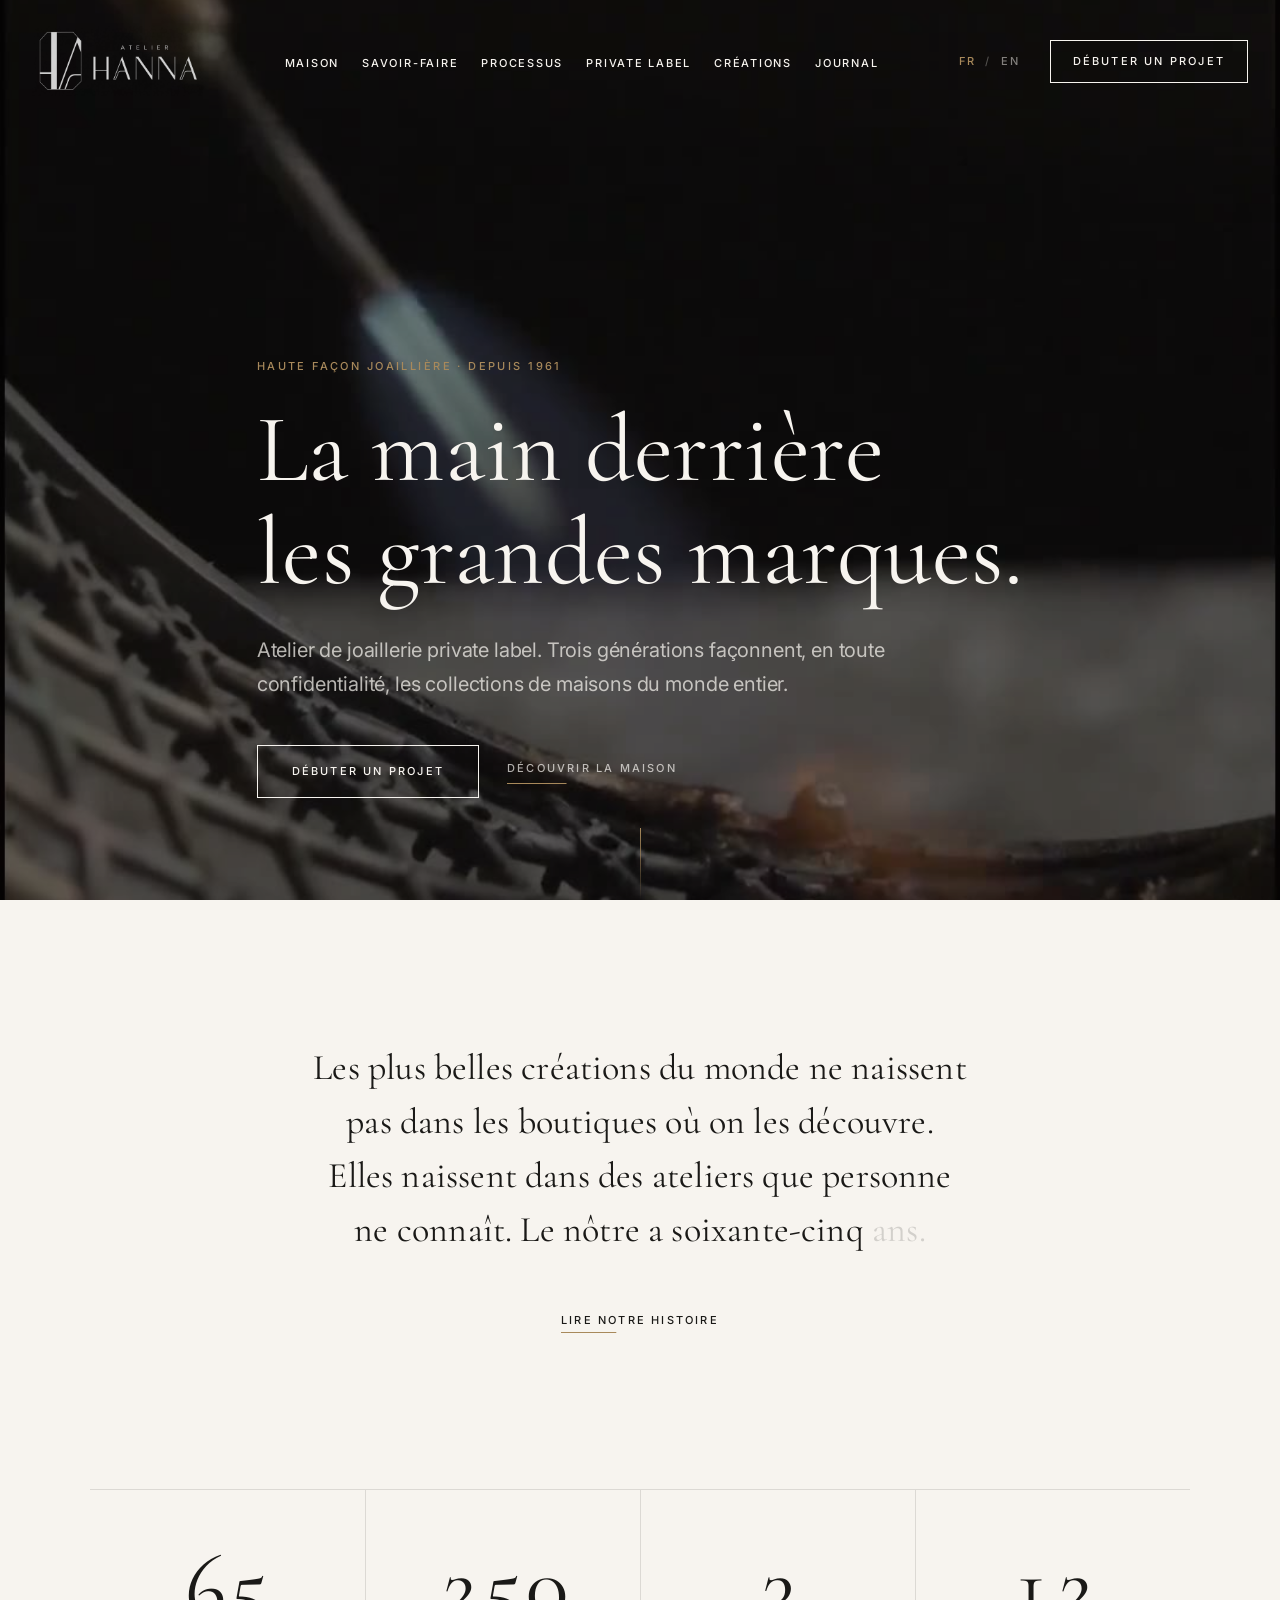
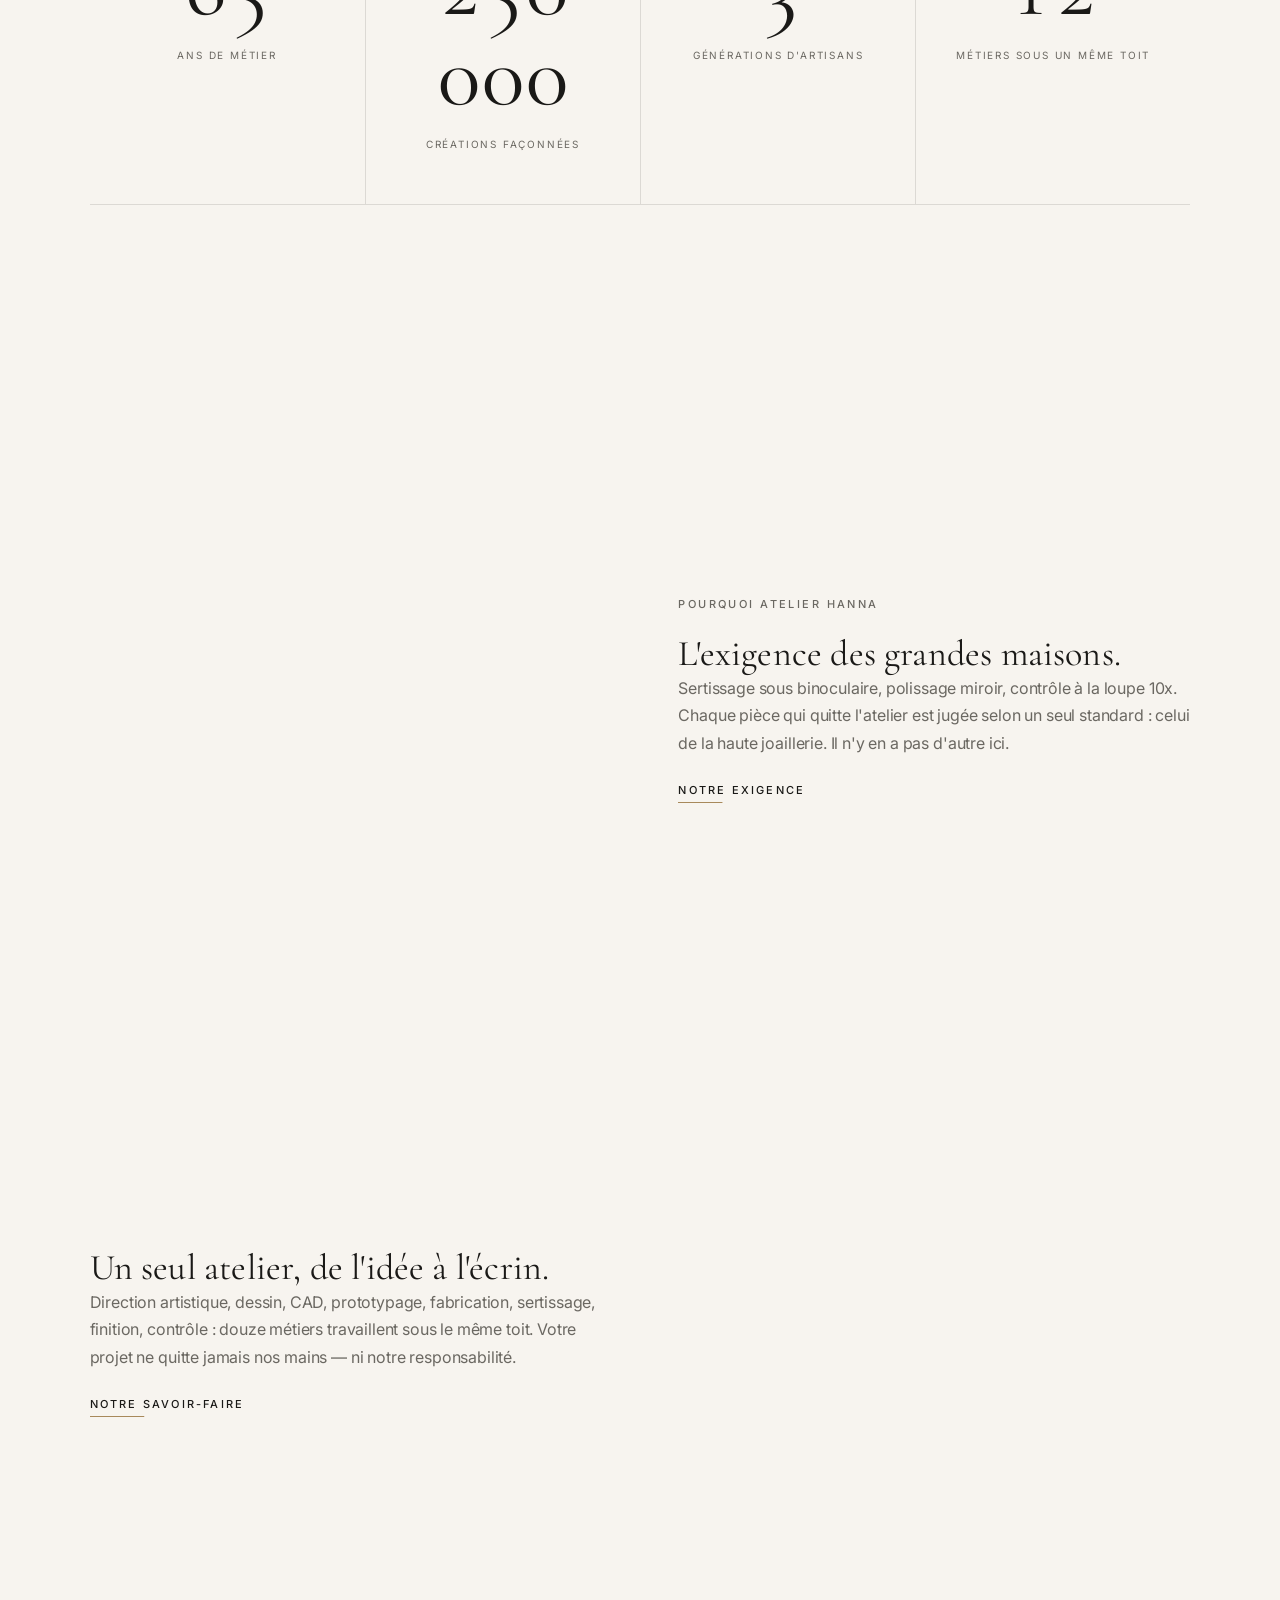
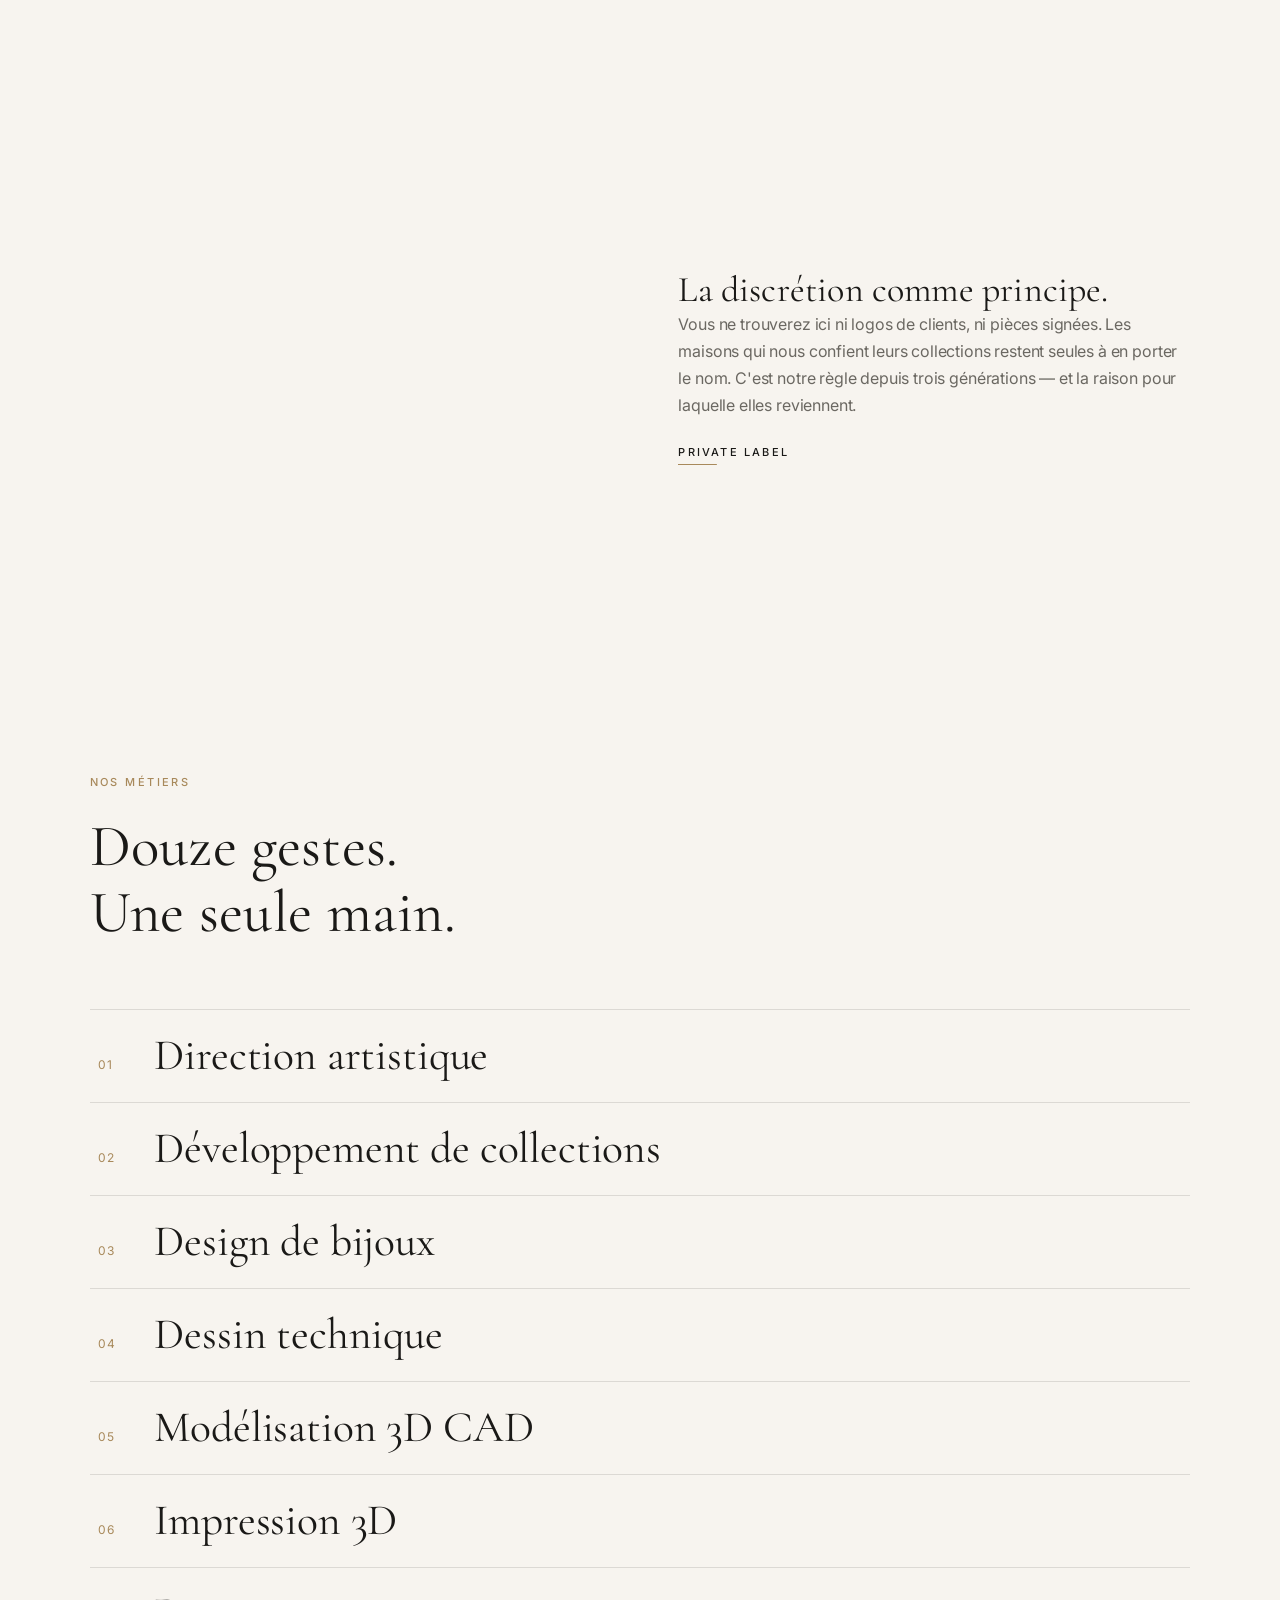
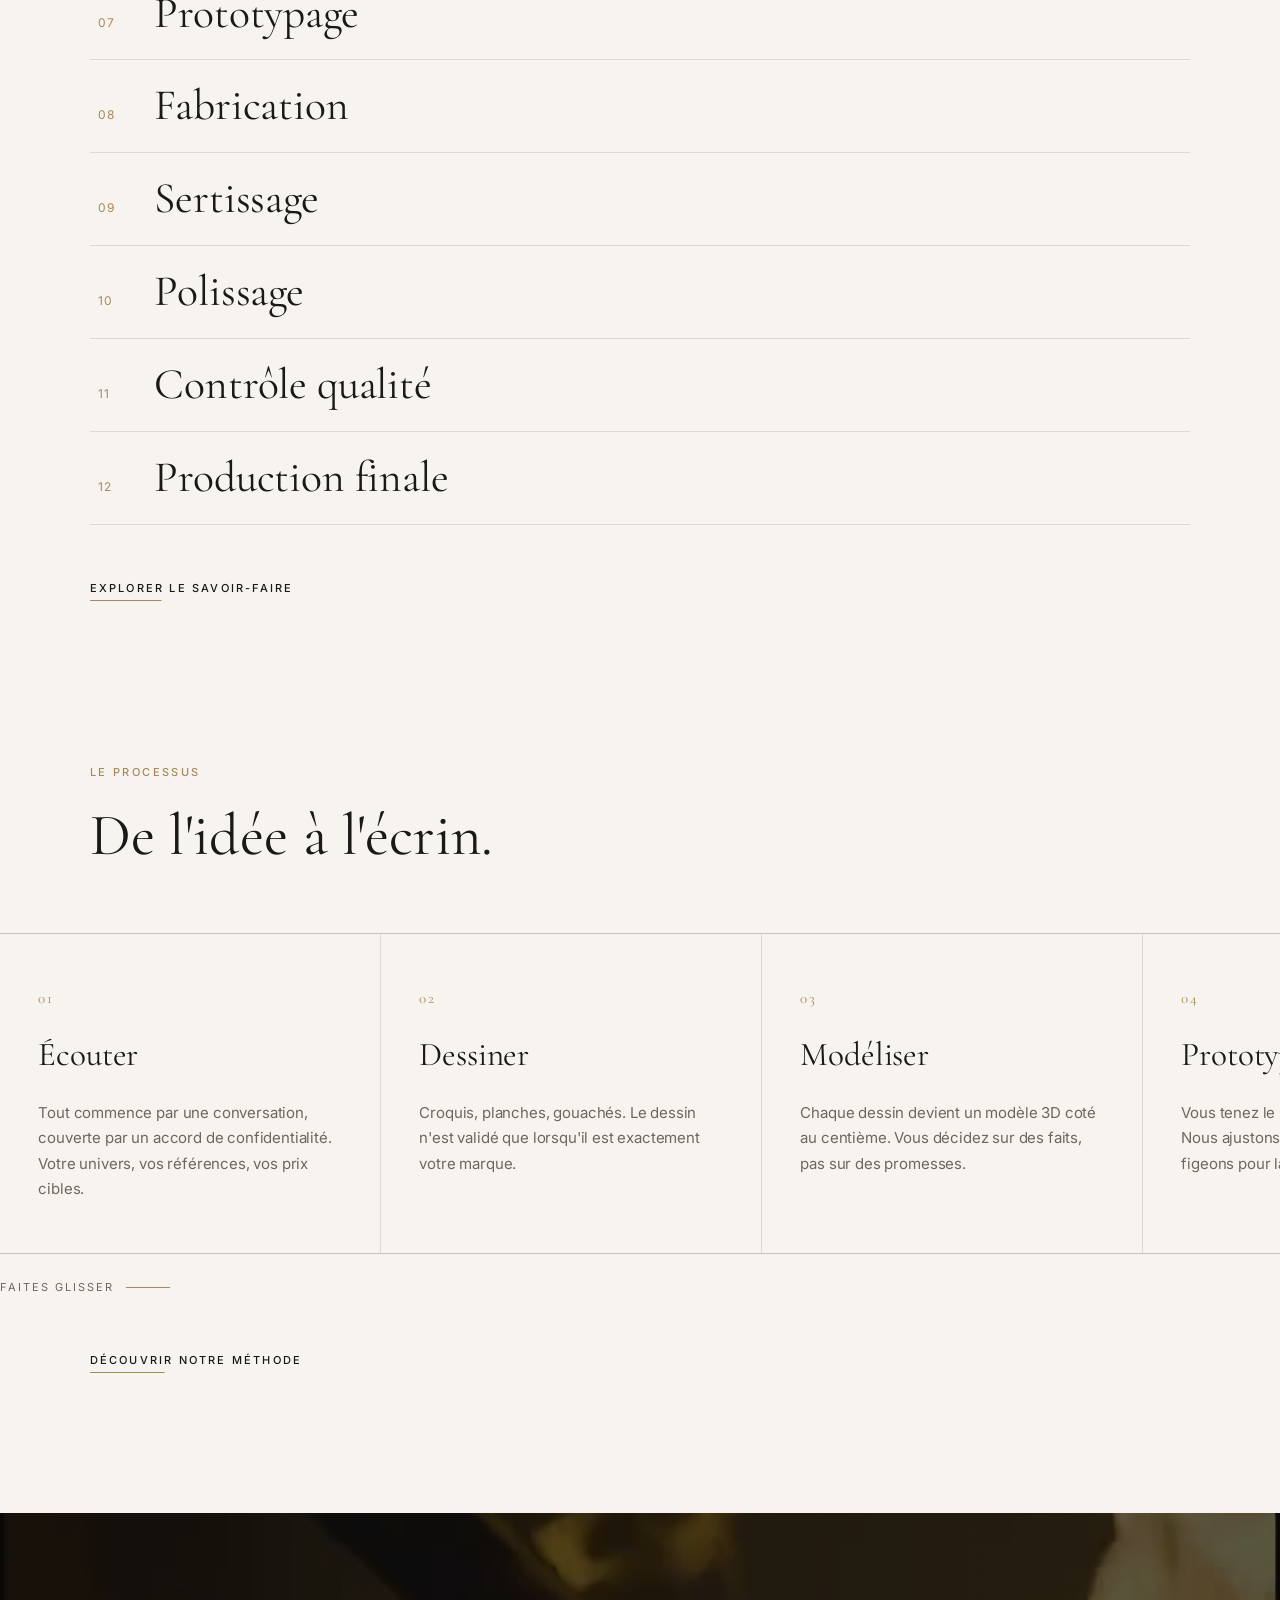
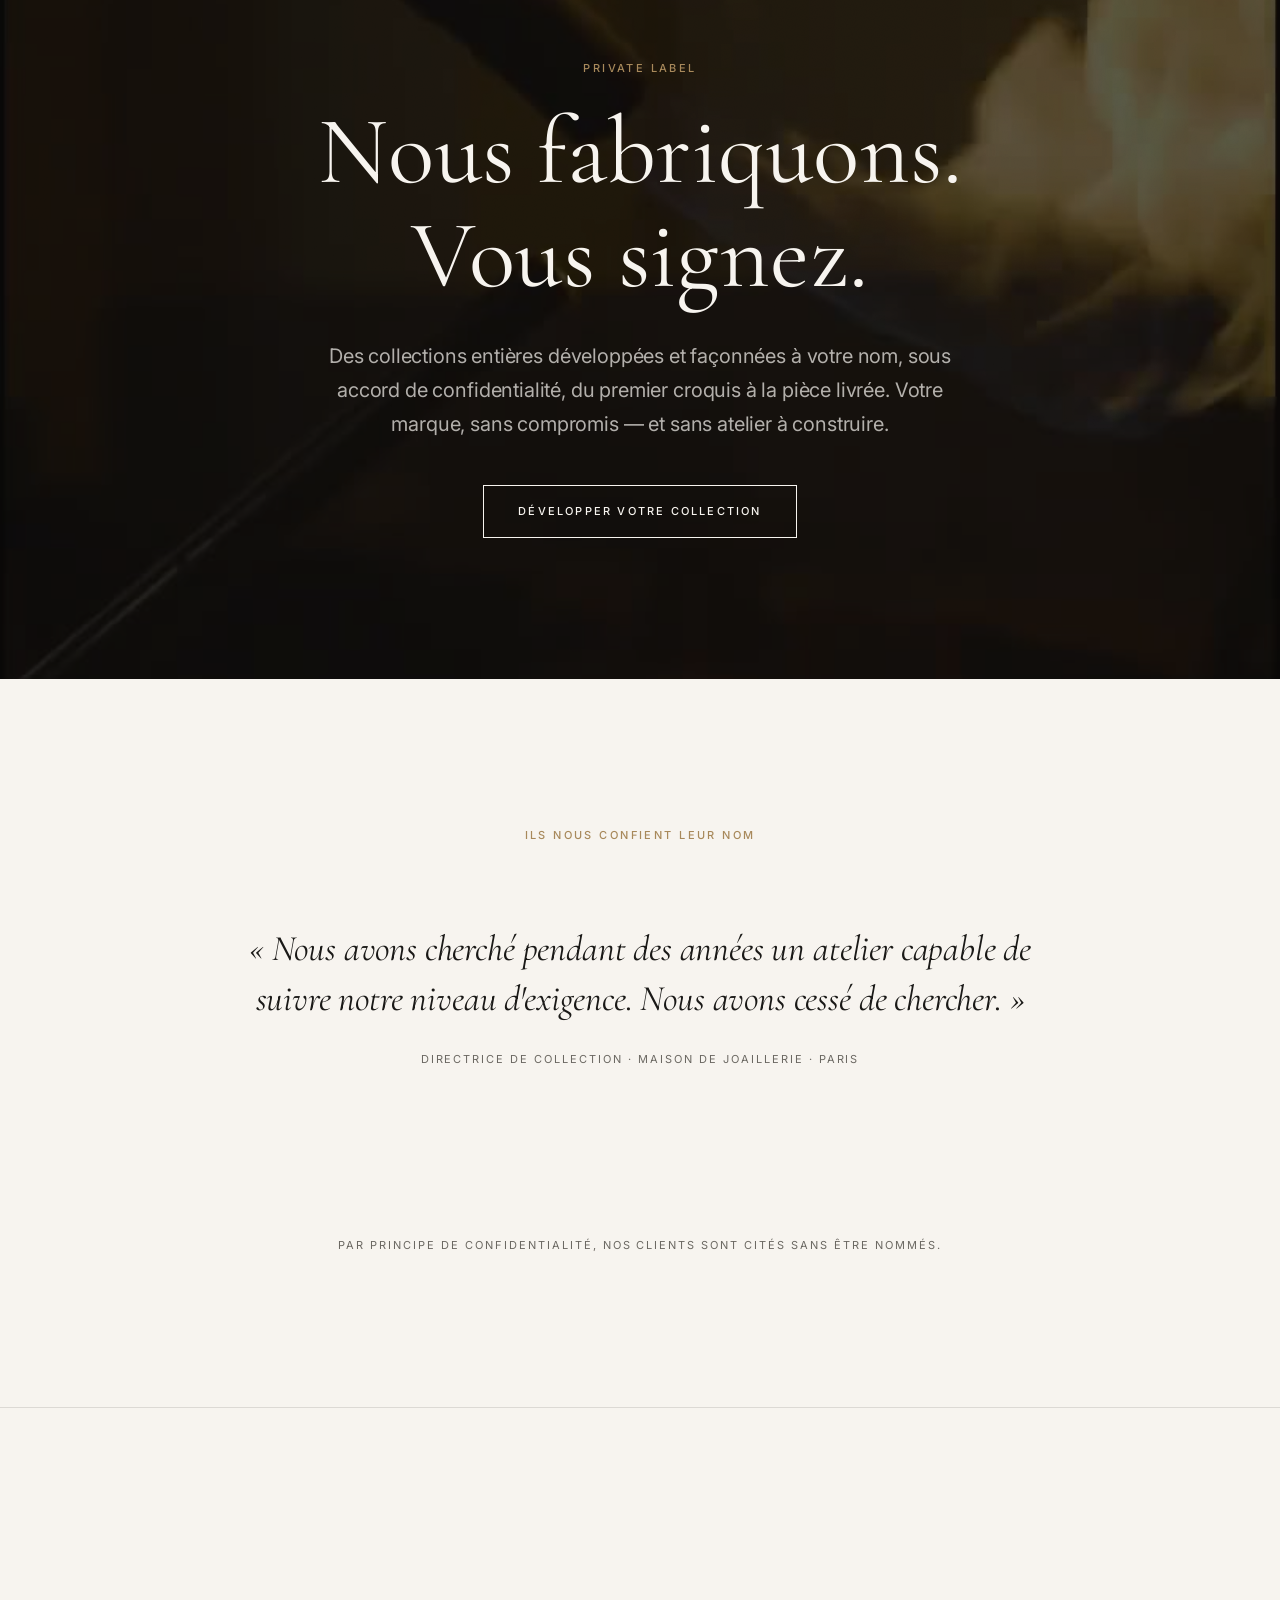
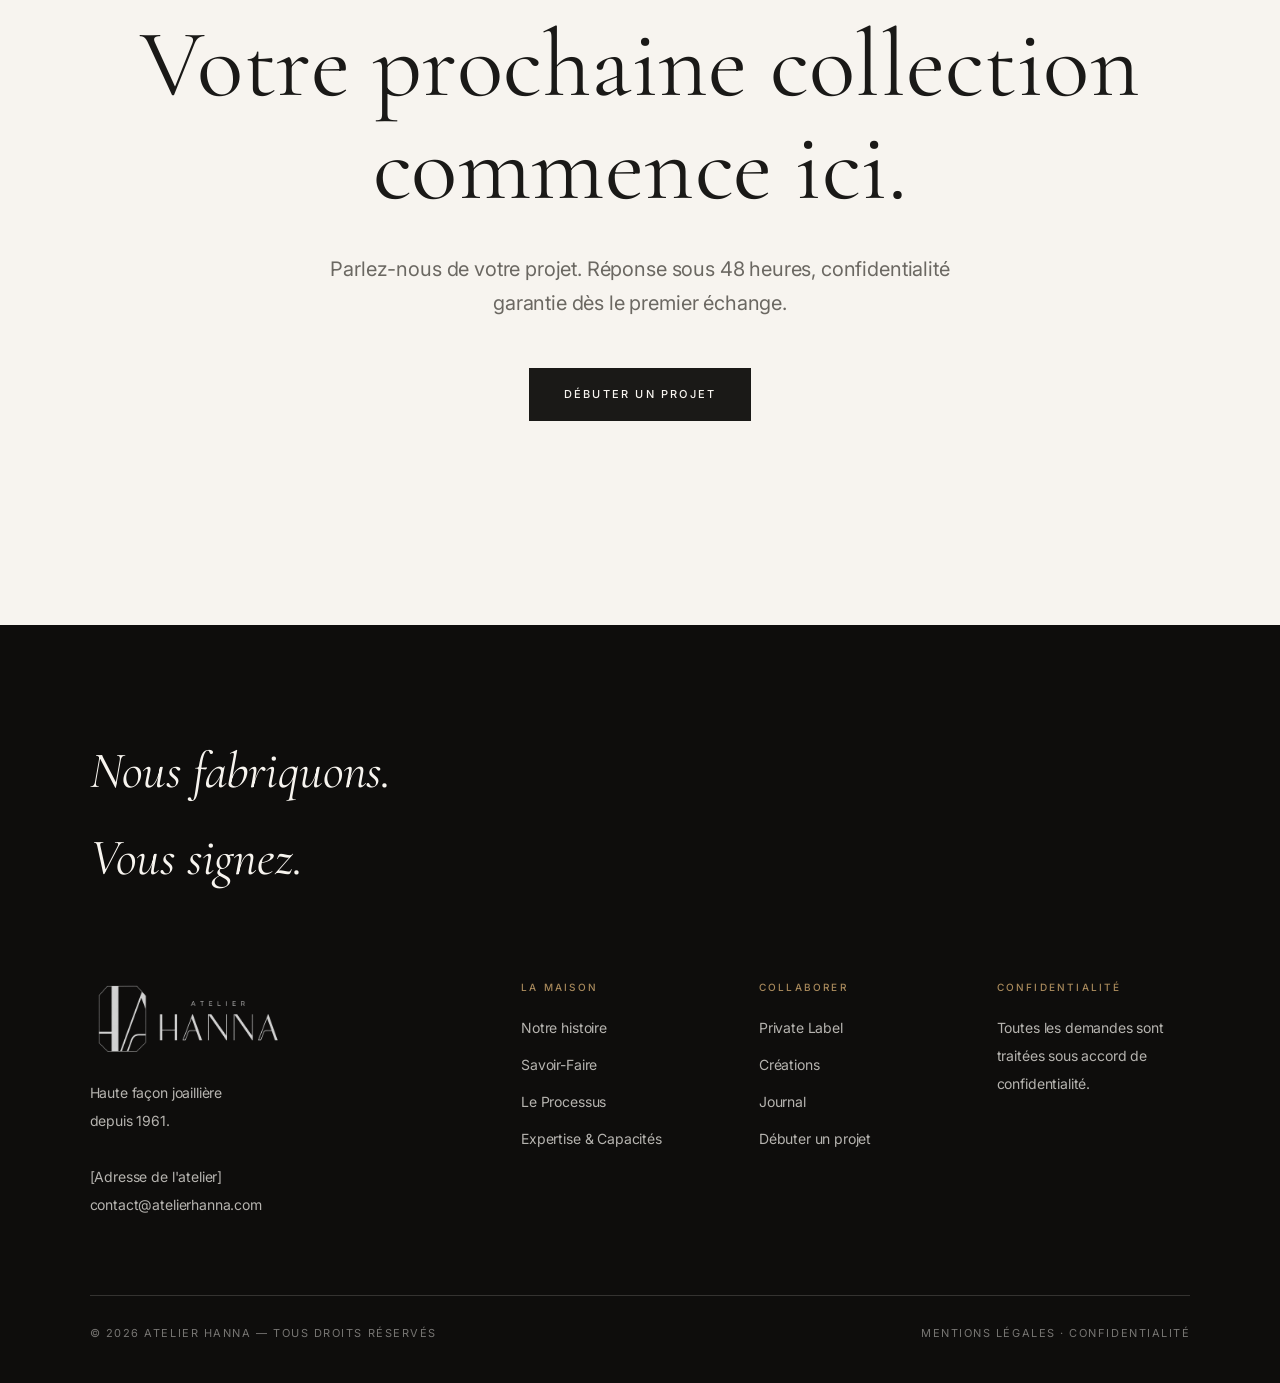
==== index.html @ 533ad79e "Refine header: smaller logo, flush left, single-line nav links - Logo: clamp 64-96px (48-70px scroll" ====
<!DOCTYPE html>
<html lang="fr">
<head>
<meta charset="utf-8">
<meta name="viewport" content="width=device-width,initial-scale=1">
<title>Atelier Hanna — Haute Façon Joaillière · Private Label depuis 1961</title>
<meta name="description" content="Atelier de joaillerie private label pour marques internationales. Design, CAD, prototypage, sertissage et production sous un même toit. 65 ans de métier, 3 générations, 250 000 créations.">
<meta property="og:title" content="Atelier Hanna — La main derrière les grandes marques">
<meta property="og:description" content="Atelier de joaillerie private label. Trois générations façonnent, en toute confidentialité, les collections de maisons du monde entier.">
<meta property="og:type" content="website">
<link rel="icon" href="/assets/img/favicon.png" type="image/png">
<link rel="apple-touch-icon" href="/assets/img/apple-touch-icon.png">
<link rel="preconnect" href="https://fonts.googleapis.com">
<link rel="preconnect" href="https://fonts.gstatic.com" crossorigin>
<link rel="stylesheet" href="https://fonts.googleapis.com/css2?family=Cormorant+Garamond:ital,wght@0,300;0,400;0,500;1,400;1,500&family=Inter:wght@400;500;600&display=swap" media="print" onload="this.media='all'">
<noscript><link rel="stylesheet" href="https://fonts.googleapis.com/css2?family=Cormorant+Garamond:ital,wght@0,300;0,400;0,500;1,400;1,500&family=Inter:wght@400;500;600&display=swap"></noscript>
<link rel="stylesheet" href="/assets/css/style.css?v=4">
<script type="application/ld+json">
{"@context":"https://schema.org","@type":"Organization","name":"Atelier Hanna",
"description":"Private label fine jewelry manufacturer — design, CAD, prototyping, setting and production under one roof since 1961.",
"foundingDate":"1961","slogan":"Nous fabriquons. Vous signez.","url":"https://atelierhanna.com"}
</script>
</head>
<body class="dark-hero">

<header class="site-header" id="siteHeader">
  <nav class="nav" aria-label="Navigation principale">
    <a class="brand" href="/"><img src="/assets/img/logo-hanna.png" alt="Atelier Hanna"></a>
    <ul class="nav-links">
      <li><a href="/maison/">Maison</a></li>
      <li><a href="/savoir-faire/">Savoir-Faire</a></li>
      <li><a href="/processus/">Processus</a></li>
      <li><a href="/private-label/">Private Label</a></li>
      <li><a href="/creations/">Créations</a></li>
      <li><a href="/journal/">Journal</a></li>
    </ul>
    <a class="cta-nav" href="/contact/">Débuter un projet</a>
    <button class="burger" aria-label="Menu" aria-expanded="false"><span></span><span></span><span></span></button>
  </nav>
</header>
<div class="mobile-menu">
  <a href="/maison/">Maison</a>
  <a href="/savoir-faire/">Savoir-Faire</a>
  <a href="/processus/">Processus</a>
  <a href="/private-label/">Private Label</a>
  <a href="/expertise/">Expertise</a>
  <a href="/creations/">Créations</a>
  <a href="/journal/">Journal</a>
  <a class="cta-mobile" href="/contact/">Débuter un projet</a>
</div>

<main>

<!-- ============ HÉRO ============ -->
<section class="hero grain" style="padding-top:0">
  <div class="hero-media">
    <video autoplay muted loop playsinline preload="metadata" poster="/assets/img/hero-poster.jpg">
      <source src="/assets/video/hero.mp4" type="video/mp4">
    </video>
  </div>
  <div class="container">
    <p class="eyebrow" data-reveal>Haute façon joaillière · Depuis 1961</p>
    <h1 class="d1" data-reveal style="transition-delay:.15s">La main derrière<br>les grandes marques.</h1>
    <p class="lead" data-reveal style="transition-delay:.3s;margin-top:28px">Atelier de joaillerie private label. Trois générations façonnent, en&nbsp;toute confidentialité, les collections de maisons du monde entier.</p>
    <div class="hero-actions" data-reveal style="transition-delay:.45s">
      <a class="btn light" href="/contact/">Débuter un projet</a>
      <a class="link-more" href="/maison/" style="color:rgba(247,244,239,.7)">Découvrir la Maison</a>
    </div>
  </div>
  <div class="hero-scroll" aria-hidden="true"></div>
</section>

<!-- ============ MANIFESTE ============ -->
<section class="manifeste center">
  <div class="container">
    <p class="d3" data-ink>Les plus belles créations du monde ne naissent pas dans les boutiques où on les découvre. Elles naissent dans des ateliers que personne ne connaît. Le nôtre a soixante-cinq ans.</p>
    <p style="margin-top:48px" data-reveal><a class="link-more" href="/maison/">Lire notre histoire</a></p>
  </div>
</section>

<!-- ============ CHIFFRES ============ -->
<section class="tight" style="padding-top:0">
  <div class="container">
    <div class="stats" data-reveal>
      <div><span class="v" data-count="65">0</span><span class="l">ans de métier</span></div>
      <div><span class="v" data-count="250000">0</span><span class="l">créations façonnées</span></div>
      <div><span class="v" data-count="3">0</span><span class="l">générations d'artisans</span></div>
      <div><span class="v" data-count="12">0</span><span class="l">métiers sous un même toit</span></div>
    </div>
  </div>
</section>

<!-- ============ POURQUOI HANNA ============ -->
<section>
  <div class="container">
    <div class="alt">
      <div class="alt-media" data-reveal="clip"><div class="ph t-or tall"><img class="real" src="/assets/img/sertissage-etau.jpg" alt="Sertissage sous binoculaire à l'atelier" loading="lazy"></div></div>
      <div class="txt" data-reveal>
        <p class="eyebrow">Pourquoi Atelier Hanna</p>
        <h2 class="d3">L'exigence des grandes maisons.</h2>
        <p>Sertissage sous binoculaire, polissage miroir, contrôle à la loupe 10x. Chaque pièce qui quitte l'atelier est jugée selon un seul standard&nbsp;: celui de la haute joaillerie. Il n'y en a pas d'autre ici.</p>
        <a class="link-more" href="/expertise/">Notre exigence</a>
      </div>
    </div>
    <div class="alt flip">
      <div class="alt-media" data-reveal="clip"><div class="ph t-papier tall"><img class="real" src="/assets/img/gouache-collier.jpg" alt="Collier posé sur son dessin gouaché" loading="lazy"></div></div>
      <div class="txt" data-reveal>
        <h2 class="d3">Un seul atelier, de l'idée à l'écrin.</h2>
        <p>Direction artistique, dessin, CAD, prototypage, fabrication, sertissage, finition, contrôle&nbsp;: douze métiers travaillent sous le même toit. Votre projet ne quitte jamais nos mains — ni notre responsabilité.</p>
        <a class="link-more" href="/savoir-faire/">Notre savoir-faire</a>
      </div>
    </div>
    <div class="alt">
      <div class="alt-media" data-reveal="clip"><div class="ph t-velours tall"><img class="real" src="/assets/img/ecrin-hanna.jpg" alt="Écrin signé Hanna" loading="lazy"></div></div>
      <div class="txt" data-reveal>
        <h2 class="d3">La discrétion comme principe.</h2>
        <p>Vous ne trouverez ici ni logos de clients, ni pièces signées. Les maisons qui nous confient leurs collections restent seules à en porter le nom. C'est notre règle depuis trois générations — et la raison pour laquelle elles reviennent.</p>
        <a class="link-more" href="/private-label/">Private label</a>
      </div>
    </div>
  </div>
</section>

<!-- ============ SAVOIR-FAIRE ============ -->
<section style="padding-top:0">
  <div class="container">
    <div class="section-head" data-reveal>
      <p class="eyebrow">Nos métiers</p>
      <h2 class="d2">Douze gestes.<br>Une seule main.</h2>
    </div>
    <ul class="metier-list" data-reveal>
      <li data-tone="t-papier" data-label="Direction artistique" data-img="/assets/img/gouache-collier.jpg"><a href="/savoir-faire/#creer"><span class="num">01</span>Direction artistique</a></li>
      <li data-tone="t-papier" data-label="Développement de collections" data-img="/assets/img/bague-finie.jpg"><a href="/savoir-faire/#creer"><span class="num">02</span>Développement de collections</a></li>
      <li data-tone="t-papier" data-label="Design de bijoux · gouaché" data-img="/assets/img/dessin-encrage.jpg"><a href="/savoir-faire/#creer"><span class="num">03</span>Design de bijoux</a></li>
      <li data-tone="t-papier" data-label="Dessin technique" data-img="/assets/img/outils-plan.jpg"><a href="/savoir-faire/#creer"><span class="num">04</span>Dessin technique</a></li>
      <li data-tone="t-cire" data-label="Modélisation 3D CAD" data-img="/assets/img/bague-cire-crayon.jpg"><a href="/savoir-faire/#developper"><span class="num">05</span>Modélisation 3D CAD</a></li>
      <li data-tone="t-cire" data-label="Impression 3D · cires calcinables" data-img="/assets/img/piece-cire.jpg"><a href="/savoir-faire/#developper"><span class="num">06</span>Impression 3D</a></li>
      <li data-tone="t-cire" data-label="Prototypage" data-img="/assets/img/bague-doigts.jpg"><a href="/savoir-faire/#developper"><span class="num">07</span>Prototypage</a></li>
      <li data-tone="t-etabli" data-label="Fabrication · montage" data-img="/assets/img/fonte-creuset.jpg"><a href="/savoir-faire/#faconner"><span class="num">08</span>Fabrication</a></li>
      <li data-tone="t-or" data-label="Sertissage sous binoculaire" data-img="/assets/img/sertissage-etau.jpg"><a href="/savoir-faire/#faconner"><span class="num">09</span>Sertissage</a></li>
      <li data-tone="t-or" data-label="Polissage · avivage" data-img="/assets/img/polissage-meule.jpg"><a href="/savoir-faire/#faconner"><span class="num">10</span>Polissage</a></li>
      <li data-tone="t-velours" data-label="Contrôle qualité · loupe 10x" data-img="/assets/img/vapeur-nettoyage.jpg"><a href="/savoir-faire/#faconner"><span class="num">11</span>Contrôle qualité</a></li>
      <li data-tone="t-velours" data-label="Production finale" data-img="/assets/img/bracelet-jonc.jpg"><a href="/savoir-faire/#faconner"><span class="num">12</span>Production finale</a></li>
    </ul>
    <p style="margin-top:48px" data-reveal><a class="link-more" href="/savoir-faire/">Explorer le savoir-faire</a></p>
  </div>
  <div class="cursor-media" aria-hidden="true"><div class="ph t-etabli"><span class="ph-label"></span></div></div>
</section>

<!-- ============ PROCESSUS ============ -->
<section style="padding-top:0">
  <div class="container">
    <div class="section-head" data-reveal>
      <p class="eyebrow">Le processus</p>
      <h2 class="d2">De l'idée à l'écrin.</h2>
    </div>
  </div>
  <div class="hstrip" data-reveal>
    <div class="step"><span class="n">01</span><h3>Écouter</h3><p>Tout commence par une conversation, couverte par un accord de confidentialité. Votre univers, vos références, vos prix cibles.</p></div>
    <div class="step"><span class="n">02</span><h3>Dessiner</h3><p>Croquis, planches, gouachés. Le dessin n'est validé que lorsqu'il est exactement votre marque.</p></div>
    <div class="step"><span class="n">03</span><h3>Modéliser</h3><p>Chaque dessin devient un modèle 3D coté au centième. Vous décidez sur des faits, pas sur des promesses.</p></div>
    <div class="step"><span class="n">04</span><h3>Prototyper</h3><p>Vous tenez le premier exemplaire en main. Nous ajustons jusqu'au juste, puis nous le figeons pour la production.</p></div>
    <div class="step"><span class="n">05</span><h3>Façonner</h3><p>Fonte, montage, sertissage, polissage — sous le contrôle du même chef de projet, du début à la fin.</p></div>
    <div class="step"><span class="n">06</span><h3>Contrôler &amp; livrer</h3><p>Chaque pièce passe le contrôle final à la loupe 10x. Ce qui n'est pas parfait ne part pas.</p></div>
  </div>
  <div class="container" style="margin-top:48px">
    <a class="link-more" href="/processus/" data-reveal>Découvrir notre méthode</a>
  </div>
</section>

<!-- ============ PRIVATE LABEL ============ -->
<section class="band grain">
  <div class="band-bg" aria-hidden="true">
    <video autoplay muted loop playsinline preload="metadata" poster="/assets/img/fonte-poster.jpg">
      <source src="/assets/video/fonte.mp4" type="video/mp4">
    </video>
  </div>
  <div class="container center" style="position:relative;z-index:2">
    <p class="eyebrow" data-reveal>Private Label</p>
    <h2 class="d1" data-reveal>Nous fabriquons.<br>Vous signez.</h2>
    <p class="lead" data-reveal style="margin:32px auto 44px">Des collections entières développées et façonnées à votre nom, sous accord de confidentialité, du premier croquis à la pièce livrée. Votre marque, sans compromis — et sans atelier à construire.</p>
    <a class="btn light" href="/private-label/" data-reveal>Développer votre collection</a>
  </div>
</section>

<!-- ============ TÉMOIGNAGES ============ -->
<section>
  <div class="container center">
    <p class="eyebrow" data-reveal>Ils nous confient leur nom</p>
    <div class="quotes" data-reveal>
      <figure class="quote on">
        <p>«&nbsp;Nous avons cherché pendant des années un atelier capable de suivre notre niveau d'exigence. Nous avons cessé de chercher.&nbsp;»</p>
        <cite>Directrice de collection · Maison de joaillerie · Paris</cite>
      </figure>
      <figure class="quote">
        <p>«&nbsp;La qualité d'une grande maison, la réactivité d'un atelier familial. Cette combinaison n'existe pratiquement nulle part.&nbsp;»</p>
        <cite>Fondateur · Marque de joaillerie indépendante · New York</cite>
      </figure>
      <figure class="quote">
        <p>«&nbsp;Ils comprennent un croquis à main levée comme un fichier 3D. C'est ce qui fait toute la différence.&nbsp;»</p>
        <cite>Directeur artistique · Maison de mode · Milan</cite>
      </figure>
    </div>
    <div class="quote-dots">
      <button class="on" aria-label="Témoignage 1"></button>
      <button aria-label="Témoignage 2"></button>
      <button aria-label="Témoignage 3"></button>
    </div>
    <p class="small-caps" style="margin-top:54px" data-reveal>Par principe de confidentialité, nos clients sont cités sans être nommés.</p>
  </div>
</section>

<!-- ============ CTA FINAL ============ -->
<section class="center" style="padding-block:clamp(120px,16vw,240px);border-top:1px solid var(--hair)">
  <div class="container">
    <h2 class="d1" data-reveal>Votre prochaine collection<br>commence ici.</h2>
    <p class="lead" data-reveal style="margin:32px auto 48px">Parlez-nous de votre projet. Réponse sous 48&nbsp;heures, confidentialité garantie dès le premier échange.</p>
    <a class="btn solid" href="/contact/" data-reveal>Débuter un projet</a>
  </div>
</section>

</main>

<!-- ============ FOOTER ============ -->
<footer class="site-footer">
  <div class="container">
    <p class="sig d-it">Nous fabriquons.<br>Vous signez.</p>
    <div class="footer-grid">
      <div>
        <span class="brand-footer"><img src="/assets/img/logo-hanna.png" alt="Atelier Hanna"></span>
        <p>Haute façon joaillière<br>depuis 1961.<br><br>[Adresse de l'atelier]<br>contact@atelierhanna.com</p>
      </div>
      <div>
        <h4>La Maison</h4>
        <ul>
          <li><a href="/maison/">Notre histoire</a></li>
          <li><a href="/savoir-faire/">Savoir-Faire</a></li>
          <li><a href="/processus/">Le Processus</a></li>
          <li><a href="/expertise/">Expertise &amp; Capacités</a></li>
        </ul>
      </div>
      <div>
        <h4>Collaborer</h4>
        <ul>
          <li><a href="/private-label/">Private Label</a></li>
          <li><a href="/creations/">Créations</a></li>
          <li><a href="/journal/">Journal</a></li>
          <li><a href="/contact/">Débuter un projet</a></li>
        </ul>
      </div>
      <div>
        <h4>Confidentialité</h4>
        <p>Toutes les demandes sont traitées sous accord de confidentialité.</p>
      </div>
    </div>
    <div class="footer-bottom">
      <span>© <span data-year>2026</span> Atelier Hanna — Tous droits réservés</span>
      <span><a href="/mentions-legales/">Mentions légales</a> · <a href="/confidentialite/">Confidentialité</a></span>
    </div>
  </div>
</footer>

<script src="/assets/js/main.js?v=4" defer></script>
</body>
</html>
---- assets/css/style.css ----
/* ============================================================
   ATELIER HANNA — Design System
   Ivoire · Encre · Or éteint — cf. Blueprint ch. III
   ============================================================ */

:root{
  --ivoire:#F7F4EF;
  --porcelaine:#FDFCFA;
  --encre:#1A1917;
  --graphite:#6B6862;
  --or:#A8895B;
  --velours:#0E0D0C;
  --hair:rgba(26,25,23,.12);
  --hair-light:rgba(247,244,239,.16);
  --display:"Cormorant Garamond",Georgia,"Times New Roman",serif;
  --sans:"Inter","Helvetica Neue",Helvetica,Arial,sans-serif;
  --pad:clamp(24px,7vw,120px);
  --ease:cubic-bezier(.22,1,.36,1);
}

*,*::before,*::after{box-sizing:border-box}
html{scroll-behavior:smooth}
body{
  margin:0;background:var(--ivoire);color:var(--encre);
  font-family:var(--sans);font-size:16px;line-height:1.7;
  letter-spacing:-.01em;-webkit-font-smoothing:antialiased;
}
img,video{max-width:100%;display:block}
a{color:inherit;text-decoration:none}
::selection{background:var(--or);color:var(--ivoire)}

/* ---------- Typographie ---------- */
.d1,.d2,.d3{font-family:var(--display);font-weight:400;line-height:1.08;letter-spacing:.005em;margin:0;text-wrap:balance}
.d1{font-size:clamp(44px,7.5vw,104px)}
.d2{font-size:clamp(32px,4.6vw,60px);line-height:1.12}
.d3{font-size:clamp(24px,3vw,36px);line-height:1.2}
.d-it{font-style:italic}
.eyebrow{
  font-size:11px;letter-spacing:.22em;text-transform:uppercase;
  color:var(--or);font-weight:500;display:inline-block;margin:0 0 22px;
}
.lead{font-size:clamp(17px,1.6vw,20px);color:var(--graphite);max-width:640px}
.txt{max-width:640px}
.txt p{margin:0 0 18px}
.small-caps{font-size:11px;letter-spacing:.18em;text-transform:uppercase;color:var(--graphite)}

/* ---------- Structure ---------- */
.container{padding-inline:var(--pad);max-width:1560px;margin-inline:auto}
section{padding-block:clamp(90px,11vw,170px)}
section.tight{padding-block:clamp(60px,7vw,110px)}
.hairline{border:0;border-top:1px solid var(--hair);margin:0}
.center{text-align:center}
.center .lead,.center .txt{margin-inline:auto}

/* ---------- Boutons ---------- */
.btn{
  display:inline-block;padding:16px 34px;border:1px solid var(--encre);
  font-size:11px;letter-spacing:.2em;text-transform:uppercase;font-weight:500;
  position:relative;transition:color .4s var(--ease),background .4s var(--ease);
}
.btn:hover{background:var(--encre);color:var(--ivoire)}
.btn.gold{border-color:var(--or);color:var(--or)}
.btn.gold:hover{background:var(--or);color:var(--velours)}
.btn.light{border-color:var(--ivoire);color:var(--ivoire)}
.btn.light:hover{background:var(--ivoire);color:var(--velours)}
.btn.solid{background:var(--encre);color:var(--ivoire)}
.btn.solid:hover{background:transparent;color:var(--encre)}
.link-more{
  font-size:11px;letter-spacing:.2em;text-transform:uppercase;font-weight:500;
  color:var(--encre);position:relative;padding-bottom:6px;
}
.link-more::after{
  content:"";position:absolute;left:0;bottom:0;height:1px;width:100%;
  background:var(--or);transform:scaleX(.35);transform-origin:left;
  transition:transform .4s var(--ease);
}
.link-more:hover::after{transform:scaleX(1)}
a:focus-visible,button:focus-visible{outline:1px solid var(--or);outline-offset:4px}

/* ---------- Header ---------- */
.site-header{
  position:fixed;inset:0 0 auto 0;z-index:100;
  transition:background .35s var(--ease),box-shadow .35s var(--ease),padding .35s var(--ease);
  padding-block:26px;
}
.site-header .nav{
  display:flex;align-items:center;gap:28px;
  padding-inline:clamp(20px,2.5vw,44px);
}
.brand{
  font-family:var(--display);font-size:19px;letter-spacing:.32em;
  text-transform:uppercase;white-space:nowrap;font-weight:500;
}
.nav-links{display:flex;gap:clamp(18px,1.8vw,30px);list-style:none;margin:0 auto;padding:0}
.nav-links a{
  font-size:11px;letter-spacing:.16em;text-transform:uppercase;font-weight:500;
  position:relative;padding-bottom:4px;white-space:nowrap;
}
.nav-links a::after{
  content:"";position:absolute;left:0;bottom:0;height:1px;width:0;
  background:var(--or);transition:width .35s var(--ease);
}
.nav-links a:hover::after,.nav-links a[aria-current="page"]::after{width:100%}
.cta-nav{
  font-size:11px;letter-spacing:.2em;text-transform:uppercase;font-weight:500;
  border:1px solid currentColor;padding:11px 22px;white-space:nowrap;
  transition:background .35s,color .35s;
}
.site-header.scrolled{background:var(--ivoire);box-shadow:0 1px 0 var(--hair);padding-block:14px}
/* header sur héro sombre */
body.dark-hero .site-header:not(.scrolled):not(.menu-open){color:var(--ivoire)}
body.dark-hero .site-header:not(.scrolled):not(.menu-open) .cta-nav:hover{background:var(--ivoire);color:var(--velours)}
body:not(.dark-hero) .cta-nav:hover,.site-header.scrolled .cta-nav:hover{background:var(--encre);color:var(--ivoire);border-color:var(--encre)}

.burger{display:none;background:none;border:0;cursor:pointer;padding:8px;color:inherit}
.burger span{display:block;width:24px;height:1px;background:currentColor;margin:6px 0;transition:transform .3s var(--ease),opacity .3s}
.menu-open .burger span:nth-child(1){transform:translateY(7px) rotate(45deg)}
.menu-open .burger span:nth-child(2){opacity:0}
.menu-open .burger span:nth-child(3){transform:translateY(-7px) rotate(-45deg)}

@media (max-width:1240px){
  .nav-links,.cta-nav{display:none}
  .burger{display:block;margin-left:20px}
  .lang-toggle{margin-left:auto}
  .site-header.menu-open{background:var(--ivoire);color:var(--encre)}
  .mobile-menu{
    position:fixed;inset:0;background:var(--ivoire);z-index:90;
    display:flex;flex-direction:column;justify-content:center;
    padding-inline:var(--pad);gap:8px;
    opacity:0;pointer-events:none;transition:opacity .35s var(--ease);
  }
  .menu-open ~ .mobile-menu,body.menu-open .mobile-menu{opacity:1;pointer-events:auto}
  .mobile-menu a{
    font-family:var(--display);font-size:clamp(28px,7vw,40px);
    padding:10px 0;border-bottom:1px solid var(--hair);
  }
  .mobile-menu .cta-mobile{
    margin-top:28px;font-family:var(--sans);font-size:11px;letter-spacing:.2em;
    text-transform:uppercase;border:1px solid var(--or);color:var(--or);
    text-align:center;padding:16px;
  }
}
@media (min-width:1241px){.mobile-menu{display:none}}

/* ---------- Héros ---------- */
.hero{
  min-height:100svh;display:flex;flex-direction:column;justify-content:flex-end;
  position:relative;overflow:hidden;background:var(--velours);color:var(--ivoire);
  padding-bottom:clamp(60px,8vw,110px);
}
.hero .container{position:relative;z-index:2}
.hero .eyebrow{color:var(--or)}
.hero .lead{color:rgba(247,244,239,.72)}
.hero-media{position:absolute;inset:0;z-index:1}
.hero-actions{display:flex;gap:28px;align-items:center;margin-top:44px;flex-wrap:wrap}
.hero-scroll{
  position:absolute;bottom:0;left:50%;width:1px;height:72px;z-index:3;
  background:linear-gradient(var(--or),transparent);
  animation:scrollhint 2.6s var(--ease) infinite;transform-origin:top;
}
@keyframes scrollhint{0%{transform:scaleY(0)}45%{transform:scaleY(1)}100%{transform:scaleY(0);transform-origin:bottom}}

.hero.editorial{
  min-height:72svh;background:var(--ivoire);color:var(--encre);
  justify-content:flex-end;padding-top:180px;
}
.hero.editorial .lead{color:var(--graphite)}

/* fond « lumière sur métal » en attendant la vidéo */
.metal-light{
  position:absolute;inset:-20%;
  background:
    radial-gradient(60% 80% at 70% 20%,rgba(168,137,91,.20),transparent 60%),
    radial-gradient(50% 60% at 20% 80%,rgba(168,137,91,.10),transparent 60%),
    var(--velours);
  animation:pan 22s ease-in-out infinite alternate;
}
@keyframes pan{from{transform:translate3d(-2%,-2%,0) scale(1)}to{transform:translate3d(2%,3%,0) scale(1.06)}}
.grain::after{
  content:"";position:absolute;inset:0;opacity:.5;pointer-events:none;
  background-image:url("data:image/svg+xml,%3Csvg xmlns='http://www.w3.org/2000/svg' width='140' height='140'%3E%3Cfilter id='n'%3E%3CfeTurbulence type='fractalNoise' baseFrequency='.9' numOctaves='2'/%3E%3CfeColorMatrix values='0 0 0 0 0 0 0 0 0 0 0 0 0 0 0 0 0 0 .06 0'/%3E%3C/filter%3E%3Crect width='140' height='140' filter='url(%23n)'/%3E%3C/svg%3E");
}

/* ---------- Placeholders visuels ---------- */
.ph{
  position:relative;overflow:hidden;background:var(--velours);
  display:flex;align-items:flex-end;min-height:320px;
}
.ph::before{
  content:"";position:absolute;inset:14px;border:1px solid rgba(168,137,91,.35);
  pointer-events:none;z-index:2;
}
.ph .ph-label{
  position:relative;z-index:2;margin:34px;
  font-size:10px;letter-spacing:.2em;text-transform:uppercase;
  color:rgba(247,244,239,.65);font-weight:500;line-height:1.8;
}
.ph::after{
  content:"";position:absolute;inset:0;opacity:.45;
  background-image:url("data:image/svg+xml,%3Csvg xmlns='http://www.w3.org/2000/svg' width='140' height='140'%3E%3Cfilter id='n'%3E%3CfeTurbulence type='fractalNoise' baseFrequency='.9' numOctaves='2'/%3E%3CfeColorMatrix values='0 0 0 0 0 0 0 0 0 0 0 0 0 0 0 0 0 0 .07 0'/%3E%3C/filter%3E%3Crect width='140' height='140' filter='url(%23n)'/%3E%3C/svg%3E");
}
.ph.t-etabli{background:radial-gradient(80% 100% at 30% 20%,#3a2f24,#171310 70%)}
.ph.t-or{background:radial-gradient(70% 90% at 65% 30%,#8a6f47,#241c11 75%)}
.ph.t-cire{background:radial-gradient(75% 95% at 40% 25%,#2d3a45,#10151a 75%)}
.ph.t-velours{background:radial-gradient(80% 100% at 60% 15%,#1e1b18,#0a0908 75%)}
.ph.t-papier{background:radial-gradient(85% 100% at 45% 20%,#e9e2d5,#c9bfab 80%)}
.ph.t-papier .ph-label{color:rgba(26,25,23,.55)}
.ph.t-papier::before{border-color:rgba(168,137,91,.5)}
.ph.tall{min-height:520px}
.ph.wide{min-height:56vh}
/* Photos réelles dans les cadres .ph : l'image emplit le cadre,
   le filet or (::before) et le grain (::after) restent par-dessus */
.ph img.real,.ph video.real{position:absolute;inset:0;width:100%;height:100%;object-fit:cover;display:block}
.ph:has(.real)::after{opacity:.22}

/* ---------- Vidéos de fond (héros & bandes sombres) ---------- */
.hero-media video{width:100%;height:100%;object-fit:cover;display:block}
.hero-media::after{content:"";position:absolute;inset:0;background:rgba(10,9,8,.42)}
.band-bg video{width:100%;height:100%;object-fit:cover;display:block}

/* ---------- Logo & emblème ----------
   PNG à fond transparent, marquage noir : invert(1) le passe en ivoire
   sur les contextes sombres (héros vidéo, footer). */
.brand img{height:clamp(64px,5.5vw,96px);width:auto;max-width:none;display:block;transition:filter .35s var(--ease),height .35s var(--ease)}
.site-header.scrolled .brand img{height:clamp(48px,4.2vw,70px)}
/* petit écran : le sélecteur de langue rejoint le menu burger
   pour laisser toute sa place au logo */
@media (max-width:640px){
  .site-header .lang-toggle{display:none}
  .mobile-menu .lang-toggle{display:flex;margin-top:28px}
}
.mobile-menu .lang-toggle{color:var(--encre)}
body.dark-hero .site-header:not(.scrolled):not(.menu-open) .brand img{filter:invert(1)}
.brand-footer img{height:80px;width:auto;display:block;filter:invert(1)}

/* ---------- Révélations au scroll ---------- */
[data-reveal]{opacity:0;transform:translateY(28px);transition:opacity .9s var(--ease),transform .9s var(--ease)}
[data-reveal].in{opacity:1;transform:none}
[data-reveal="clip"]{transform:none;clip-path:inset(100% 0 0 0);transition:clip-path 1.1s var(--ease),opacity .9s var(--ease)}
[data-reveal="clip"].in{clip-path:inset(0 0 0 0)}
.stagger>*{opacity:0;transform:translateY(24px);transition:opacity .8s var(--ease),transform .8s var(--ease)}
.stagger.in>*{opacity:1;transform:none}
.stagger.in>*:nth-child(2){transition-delay:.08s}
.stagger.in>*:nth-child(3){transition-delay:.16s}
.stagger.in>*:nth-child(4){transition-delay:.24s}
.stagger.in>*:nth-child(5){transition-delay:.32s}
.stagger.in>*:nth-child(6){transition-delay:.4s}

/* ---------- Manifeste (texte qui s'encre) ---------- */
.manifeste .d3,.manifeste .d2{line-height:1.5;max-width:22em;margin-inline:auto}
.ink-word{opacity:.16;transition:opacity .6s var(--ease)}
.ink-word.on{opacity:1}

/* ---------- Chiffres clés ---------- */
.stats{
  display:grid;grid-template-columns:repeat(4,1fr);
  border-top:1px solid var(--hair);border-bottom:1px solid var(--hair);
}
.stats>div{padding:clamp(36px,4vw,64px) 16px;text-align:center;border-left:1px solid var(--hair)}
.stats>div:first-child{border-left:0}
.stats .v{
  font-family:var(--display);font-size:clamp(48px,7vw,120px);line-height:1;
  display:block;font-variant-numeric:tabular-nums;
}
.stats .l{font-size:10px;letter-spacing:.18em;text-transform:uppercase;color:var(--graphite);display:block;margin-top:16px}
@media (max-width:720px){
  .stats{grid-template-columns:1fr 1fr}
  .stats>div:nth-child(3){border-left:0}
  .stats>div:nth-child(n+3){border-top:1px solid var(--hair)}
}

/* ---------- Blocs alternés ---------- */
.alt{display:grid;grid-template-columns:1fr 1fr;gap:clamp(40px,6vw,110px);align-items:center;margin-bottom:clamp(80px,9vw,150px)}
.alt:last-child{margin-bottom:0}
.alt.flip .alt-media{order:2}
.alt .txt p{color:var(--graphite)}
.alt h3{margin:0 0 20px}
@media (max-width:880px){.alt{grid-template-columns:1fr}.alt.flip .alt-media{order:0}}

/* ---------- Liste des métiers (hover media) ---------- */
.metier-list{list-style:none;margin:0;padding:0;position:relative}
.metier-list li{border-top:1px solid var(--hair)}
.metier-list li:last-child{border-bottom:1px solid var(--hair)}
.metier-list a,.metier-list .row{
  display:flex;align-items:baseline;gap:28px;padding:22px 8px;
  font-family:var(--display);font-size:clamp(24px,3.4vw,44px);line-height:1.1;
  transition:opacity .35s var(--ease),padding-left .35s var(--ease);
}
.metier-list .num{font-size:12px;font-family:var(--sans);letter-spacing:.15em;color:var(--or);min-width:2.4em}
.metier-list.hovering li:not(:hover) a{opacity:.22}
.metier-list li:hover a{padding-left:20px}
.cursor-media{
  position:fixed;width:280px;height:200px;z-index:50;pointer-events:none;
  opacity:0;transition:opacity .3s var(--ease);will-change:transform;
}
.cursor-media.on{opacity:1}
.cursor-media .ph{min-height:200px;height:100%}
.cursor-media .ph .ph-label{margin:18px;font-size:9px}
.cursor-media img{width:100%;height:100%;object-fit:cover;display:block}
@media (hover:none),(max-width:880px){.cursor-media{display:none}}

/* ---------- Frise processus (accueil) ---------- */
.hstrip{display:flex;gap:1px;overflow-x:auto;scroll-snap-type:x mandatory;background:var(--hair);border-block:1px solid var(--hair);-webkit-overflow-scrolling:touch;cursor:grab;scrollbar-width:thin;scrollbar-color:var(--or) transparent;scroll-behavior:smooth}
.hstrip.dragging{cursor:grabbing;scroll-behavior:auto;scroll-snap-type:none;user-select:none}
.hstrip::-webkit-scrollbar{height:4px}
.hstrip::-webkit-scrollbar-track{background:transparent}
.hstrip::-webkit-scrollbar-thumb{background:var(--or)}
.hstrip-hint{display:flex;align-items:center;gap:12px;margin-top:24px;font-size:11px;letter-spacing:.18em;text-transform:uppercase;color:var(--graphite)}
.hstrip-hint .line{width:44px;height:1px;background:var(--or);display:inline-block}
.hstrip .step{
  min-width:min(380px,82vw);scroll-snap-align:start;background:var(--ivoire);
  padding:clamp(36px,4vw,60px) clamp(26px,3vw,44px);display:flex;flex-direction:column;gap:16px;
}
.hstrip .step .n{font-family:var(--display);font-size:15px;color:var(--or);letter-spacing:.1em}
.hstrip .step h3{font-family:var(--display);font-weight:400;font-size:clamp(26px,2.6vw,38px);margin:0}
.hstrip .step p{color:var(--graphite);margin:0;font-size:15px}

/* ---------- Sections sombres ---------- */
.band{background:var(--velours);color:var(--ivoire);position:relative;overflow:hidden}
.band .eyebrow{color:var(--or)}
.band .lead,.band .txt p{color:rgba(247,244,239,.7)}
.band .hairline{border-color:var(--hair-light)}
.band-bg{position:absolute;inset:0;opacity:.35}

/* ---------- Témoignages ---------- */
.quotes{position:relative;min-height:260px}
.quote{
  position:absolute;inset:0;opacity:0;transition:opacity 1.2s var(--ease);
  display:flex;flex-direction:column;justify-content:center;align-items:center;text-align:center;
}
.quote.on{opacity:1}
.quote p{
  font-family:var(--display);font-style:italic;font-size:clamp(22px,3vw,36px);
  line-height:1.4;max-width:24em;margin:0 0 26px;
}
.quote cite{font-style:normal;font-size:11px;letter-spacing:.18em;text-transform:uppercase;color:var(--graphite)}
.band .quote cite{color:rgba(247,244,239,.5)}
.quote-dots{display:flex;gap:12px;justify-content:center;margin-top:40px}
.quote-dots button{width:28px;height:1px;border:0;background:var(--hair);cursor:pointer;padding:8px 0;background-clip:content-box}
.quote-dots button.on{background:var(--or);background-clip:content-box}

/* ---------- Principes / listes numérotées ---------- */
.prins{list-style:none;margin:0;padding:0}
.prins li{
  display:grid;grid-template-columns:80px 1fr;gap:20px;
  padding:clamp(28px,3vw,44px) 0;border-top:1px solid var(--hair);
}
.prins li:last-child{border-bottom:1px solid var(--hair)}
.prins .n{font-family:var(--display);font-size:clamp(22px,2.4vw,32px);color:var(--or)}
.prins h3{font-family:var(--display);font-weight:400;font-size:clamp(22px,2.4vw,32px);margin:0 0 10px}
.prins p{margin:0;color:var(--graphite);max-width:620px}
.prins.grid2{display:grid;grid-template-columns:1fr 1fr;gap:0 clamp(40px,5vw,90px)}
@media (max-width:880px){.prins.grid2{grid-template-columns:1fr}.prins li{grid-template-columns:56px 1fr}}

/* ---------- Chronologie ---------- */
.timeline{position:relative;padding-left:40px;max-width:760px}
.timeline::before{content:"";position:absolute;left:0;top:6px;bottom:6px;width:1px;background:var(--hair)}
.timeline .tl-line{position:absolute;left:0;top:6px;width:1px;background:var(--or);height:0;transition:height 1.4s var(--ease)}
.timeline.in .tl-line{height:calc(100% - 12px)}
.tl-item{position:relative;padding-bottom:clamp(44px,5vw,70px)}
.tl-item:last-child{padding-bottom:0}
.tl-item::before{content:"";position:absolute;left:-44px;top:10px;width:9px;height:9px;border-radius:50%;background:var(--ivoire);border:1px solid var(--or)}
.tl-item .year{font-family:var(--display);font-size:clamp(26px,3vw,40px);display:block;margin-bottom:8px}
.tl-item p{margin:0;color:var(--graphite);max-width:560px;font-style:italic}

/* ---------- Processus (page) ---------- */
.mvt{position:relative;display:grid;grid-template-columns:1fr 1fr;gap:clamp(40px,6vw,110px);align-items:center;padding-block:clamp(60px,7vw,110px);border-top:1px solid var(--hair)}
.mvt .bignum{
  position:absolute;top:10px;right:0;font-family:var(--display);
  font-size:clamp(100px,16vw,220px);line-height:1;color:var(--or);opacity:.13;
  pointer-events:none;user-select:none;
}
.mvt h3{font-family:var(--display);font-weight:400;font-size:clamp(32px,4vw,54px);margin:0 0 18px}
.mvt .n{font-family:var(--display);font-size:16px;color:var(--or);display:block;margin-bottom:14px}
.mvt p{color:var(--graphite);max-width:560px}
.deliverable{
  border:1px solid var(--hair);background:var(--porcelaine);
  padding:22px 26px;margin-top:26px;max-width:560px;
}
.deliverable .small-caps{color:var(--or);display:block;margin-bottom:8px}
.deliverable p{margin:0;font-size:14.5px}
@media (max-width:880px){.mvt{grid-template-columns:1fr}}

/* ---------- Accordéon FAQ ---------- */
.acc{border-top:1px solid var(--hair)}
.acc-item{border-bottom:1px solid var(--hair)}
.acc-item button{
  width:100%;background:none;border:0;cursor:pointer;text-align:left;
  display:flex;justify-content:space-between;align-items:center;gap:24px;
  padding:26px 4px;font-family:var(--display);font-size:clamp(19px,2vw,26px);
  color:var(--encre);
}
.acc-item .plus{font-family:var(--sans);font-size:20px;font-weight:300;color:var(--or);transition:transform .35s var(--ease)}
.acc-item.open .plus{transform:rotate(45deg)}
.acc-body{max-height:0;overflow:hidden;transition:max-height .5s var(--ease)}
.acc-body p{margin:0;padding:0 4px 28px;color:var(--graphite);max-width:680px}

/* ---------- « Ce que vous ne trouverez pas ici » ---------- */
.notfound-list{list-style:none;margin:0;padding:0}
.notfound-list li{
  font-family:var(--display);font-size:clamp(21px,2.8vw,34px);line-height:1.35;
  padding:16px 0;position:relative;max-width:26em;
}
.notfound-list li .strike{position:relative;display:inline}
.notfound-list li .strike::after{
  content:"";position:absolute;left:0;top:58%;height:1px;width:0;background:var(--or);
  transition:width .6s var(--ease);
}
.notfound-list li.in .strike::after{width:100%}
.notfound-list li.keep{font-weight:500}
.band .notfound-list li{color:rgba(247,244,239,.85)}

/* ---------- Galerie créations ---------- */
.gallery{columns:3;column-gap:24px}
.gallery figure{margin:0 0 24px;break-inside:avoid;position:relative;overflow:hidden}
.gallery .ph{transition:transform .6s var(--ease)}
.gallery figure:hover .ph{transform:scale(1.03)}
.gallery figcaption{
  font-size:10px;letter-spacing:.16em;text-transform:uppercase;color:var(--graphite);
  padding:12px 2px 0;
}
.gallery .h-s .ph{min-height:260px}
.gallery .h-m .ph{min-height:380px}
.gallery .h-l .ph{min-height:500px}
@media (max-width:1240px){.gallery{columns:2}}
@media (max-width:640px){.gallery{columns:1}}

.filters{display:flex;gap:26px;flex-wrap:wrap;margin-bottom:clamp(36px,4vw,60px)}
.filters button{
  background:none;border:0;cursor:pointer;padding:6px 0;
  font-size:11px;letter-spacing:.18em;text-transform:uppercase;color:var(--graphite);
  border-bottom:1px solid transparent;font-weight:500;
}
.filters button.on{color:var(--encre);border-color:var(--or)}

/* ---------- Journal ---------- */
.feature-article{display:grid;grid-template-columns:1.2fr 1fr;gap:clamp(36px,5vw,90px);align-items:end;margin-bottom:clamp(60px,8vw,120px)}
@media (max-width:880px){.feature-article{grid-template-columns:1fr}}
.article-grid{display:grid;grid-template-columns:1fr 1fr;gap:clamp(36px,4vw,70px) clamp(32px,4vw,64px)}
@media (max-width:720px){.article-grid{grid-template-columns:1fr}}
.article-card{display:flex;flex-direction:column;gap:14px}
.article-card .rubrique{font-size:10px;letter-spacing:.2em;text-transform:uppercase;color:var(--or);font-weight:500}
.article-card h3{font-family:var(--display);font-weight:400;font-size:clamp(22px,2.2vw,30px);margin:0;line-height:1.25}
.article-card .soon{font-size:11px;letter-spacing:.16em;text-transform:uppercase;color:var(--graphite)}
.newsletter{display:flex;gap:0;max-width:520px;border-bottom:1px solid var(--encre)}
.newsletter input{
  flex:1;border:0;background:none;padding:14px 0;font-family:var(--sans);
  font-size:15px;color:var(--encre);outline:none;
}
.newsletter input::placeholder{color:var(--graphite)}
.newsletter button{
  background:none;border:0;cursor:pointer;font-size:11px;letter-spacing:.2em;
  text-transform:uppercase;color:var(--or);font-weight:500;padding:0 4px;
}

/* ---------- Contact ---------- */
.contact-layout{display:grid;grid-template-columns:2fr 3fr;min-height:100svh}
@media (max-width:960px){.contact-layout{grid-template-columns:1fr}}
.contact-aside{
  background:var(--velours);color:var(--ivoire);
  padding:calc(120px + 4vw) var(--pad) clamp(60px,6vw,90px);
  display:flex;flex-direction:column;gap:34px;position:relative;overflow:hidden;
}
.contact-aside .eyebrow{color:var(--or);margin:0}
.contact-aside p{color:rgba(247,244,239,.72);max-width:44ch;margin:0}
.contact-aside address{font-style:normal;color:rgba(247,244,239,.72);line-height:2;font-size:15px}
.contact-main{padding:calc(120px + 4vw) var(--pad) clamp(60px,6vw,90px);background:var(--ivoire)}
.form-field{margin-bottom:clamp(30px,3.5vw,46px)}
.form-field label{
  display:block;font-size:11px;letter-spacing:.18em;text-transform:uppercase;
  color:var(--graphite);margin-bottom:12px;font-weight:500;
}
.form-field input,.form-field textarea,.form-field select{
  width:100%;border:0;border-bottom:1px solid var(--hair);background:none;
  font-family:var(--display);font-size:clamp(19px,2vw,24px);color:var(--encre);
  padding:8px 0 14px;outline:none;border-radius:0;transition:border-color .3s;
  appearance:none;-webkit-appearance:none;
}
.form-field select{cursor:pointer}
.form-field input:focus,.form-field textarea:focus,.form-field select:focus{border-color:var(--or)}
.form-field textarea{resize:vertical;min-height:110px;line-height:1.5}
.form-note{font-size:11px;letter-spacing:.14em;text-transform:uppercase;color:var(--graphite);margin-top:22px}
.form-error{color:#8a4b3a;font-size:13px;margin-top:8px;display:none}
.form-field.invalid .form-error{display:block}
.form-field.invalid input{border-color:#8a4b3a}
.form-confirm{display:none;padding-block:8vh}
.form-confirm.on{display:block}
.hp{position:absolute;left:-9999px;opacity:0;height:0;overflow:hidden}

/* ---------- Footer ---------- */
.site-footer{background:var(--velours);color:var(--ivoire);padding:clamp(70px,8vw,120px) 0 40px}
.site-footer .sig{font-family:var(--display);font-size:clamp(28px,4vw,52px);margin:0 0 clamp(50px,6vw,90px);max-width:16em}
.footer-grid{display:grid;grid-template-columns:2fr 1fr 1fr 1fr;gap:44px;padding-bottom:clamp(50px,6vw,80px)}
@media (max-width:880px){.footer-grid{grid-template-columns:1fr 1fr}}
@media (max-width:560px){.footer-grid{grid-template-columns:1fr}}
.footer-grid h4{font-size:10px;letter-spacing:.22em;text-transform:uppercase;color:var(--or);margin:0 0 18px;font-weight:500}
.footer-grid ul{list-style:none;margin:0;padding:0}
.footer-grid li{margin-bottom:10px}
.footer-grid a{color:rgba(247,244,239,.72);font-size:14px;transition:color .3s}
.footer-grid a:hover{color:var(--ivoire)}
.footer-grid p{color:rgba(247,244,239,.72);font-size:14px;margin:0;line-height:2}
.footer-bottom{
  border-top:1px solid var(--hair-light);padding-top:28px;
  display:flex;justify-content:space-between;gap:20px;flex-wrap:wrap;
  font-size:11px;letter-spacing:.14em;text-transform:uppercase;color:rgba(247,244,239,.45);
}
.footer-bottom a{color:inherit}
.footer-bottom a:hover{color:var(--ivoire)}
.brand-footer{font-family:var(--display);letter-spacing:.32em;text-transform:uppercase;font-size:17px;margin-bottom:20px;display:block}

/* ---------- Pages légales ---------- */
.legal{max-width:720px;padding-top:180px}
.legal h1{font-family:var(--display);font-weight:400;font-size:clamp(34px,5vw,56px)}
.legal h2{font-family:var(--display);font-weight:400;font-size:24px;margin-top:48px}
.legal p,.legal li{color:var(--graphite);font-size:15px}

/* ---------- Divers ---------- */
.two-col{display:grid;grid-template-columns:1fr 1fr;gap:clamp(40px,6vw,100px)}
@media (max-width:880px){.two-col{grid-template-columns:1fr}}
.two-col h3{font-family:var(--display);font-weight:400;font-size:clamp(24px,2.6vw,34px);margin:0 0 16px}
.two-col p{color:var(--graphite)}
.band .two-col p{color:rgba(247,244,239,.7)}
.tag-row{display:flex;flex-wrap:wrap;gap:12px 30px;margin-top:20px}
.tag-row span{font-family:var(--display);font-size:clamp(18px,1.8vw,24px);font-style:italic;color:var(--graphite)}
.section-head{margin-bottom:clamp(44px,5vw,80px);max-width:820px}
.section-head.center{margin-inline:auto;text-align:center}
.anchor-nav{
  position:sticky;top:64px;z-index:40;background:var(--ivoire);
  border-block:1px solid var(--hair);display:flex;gap:36px;
  padding:16px var(--pad);overflow-x:auto;white-space:nowrap;
}
.anchor-nav a{font-size:11px;letter-spacing:.18em;text-transform:uppercase;color:var(--graphite);font-weight:500}
.anchor-nav a:hover,.anchor-nav a.on{color:var(--or)}
.cards3{display:grid;grid-template-columns:repeat(3,1fr);gap:1px;background:var(--hair);border:1px solid var(--hair)}
.cards3>div{background:var(--ivoire);padding:clamp(30px,3.4vw,50px)}
.cards3 h3{font-family:var(--display);font-weight:400;font-size:clamp(21px,2.2vw,28px);margin:0 0 14px}
.cards3 p{color:var(--graphite);font-size:14.5px;margin:0}
@media (max-width:880px){.cards3{grid-template-columns:1fr}}

/* ---------- Header solide (contact, pages légales) ---------- */
body.header-solid .site-header{background:var(--ivoire);box-shadow:0 1px 0 var(--hair);color:var(--encre);padding-block:14px}
body.header-solid .site-header .cta-nav:hover{background:var(--encre);color:var(--ivoire);border-color:var(--encre)}

/* ---------- Toggle de langue ---------- */
.lang-toggle{display:flex;align-items:center;gap:8px;font-size:11px;letter-spacing:.16em;font-weight:500;font-family:var(--sans)}
.lang-toggle button{background:none;border:0;cursor:pointer;color:inherit;opacity:.5;padding:8px 2px;font:inherit;letter-spacing:inherit;transition:opacity .3s var(--ease),color .3s var(--ease)}
.lang-toggle button:hover{opacity:.85}
.lang-toggle button.on{opacity:1;color:var(--or)}
.lang-toggle .sep{opacity:.3}

/* ---------- Reduced motion ---------- */
@media (prefers-reduced-motion:reduce){
  html{scroll-behavior:auto}
  *,*::before,*::after{animation:none!important;transition-duration:.01ms!important}
  [data-reveal],.stagger>*{opacity:1;transform:none;clip-path:none}
  .ink-word{opacity:1}
}
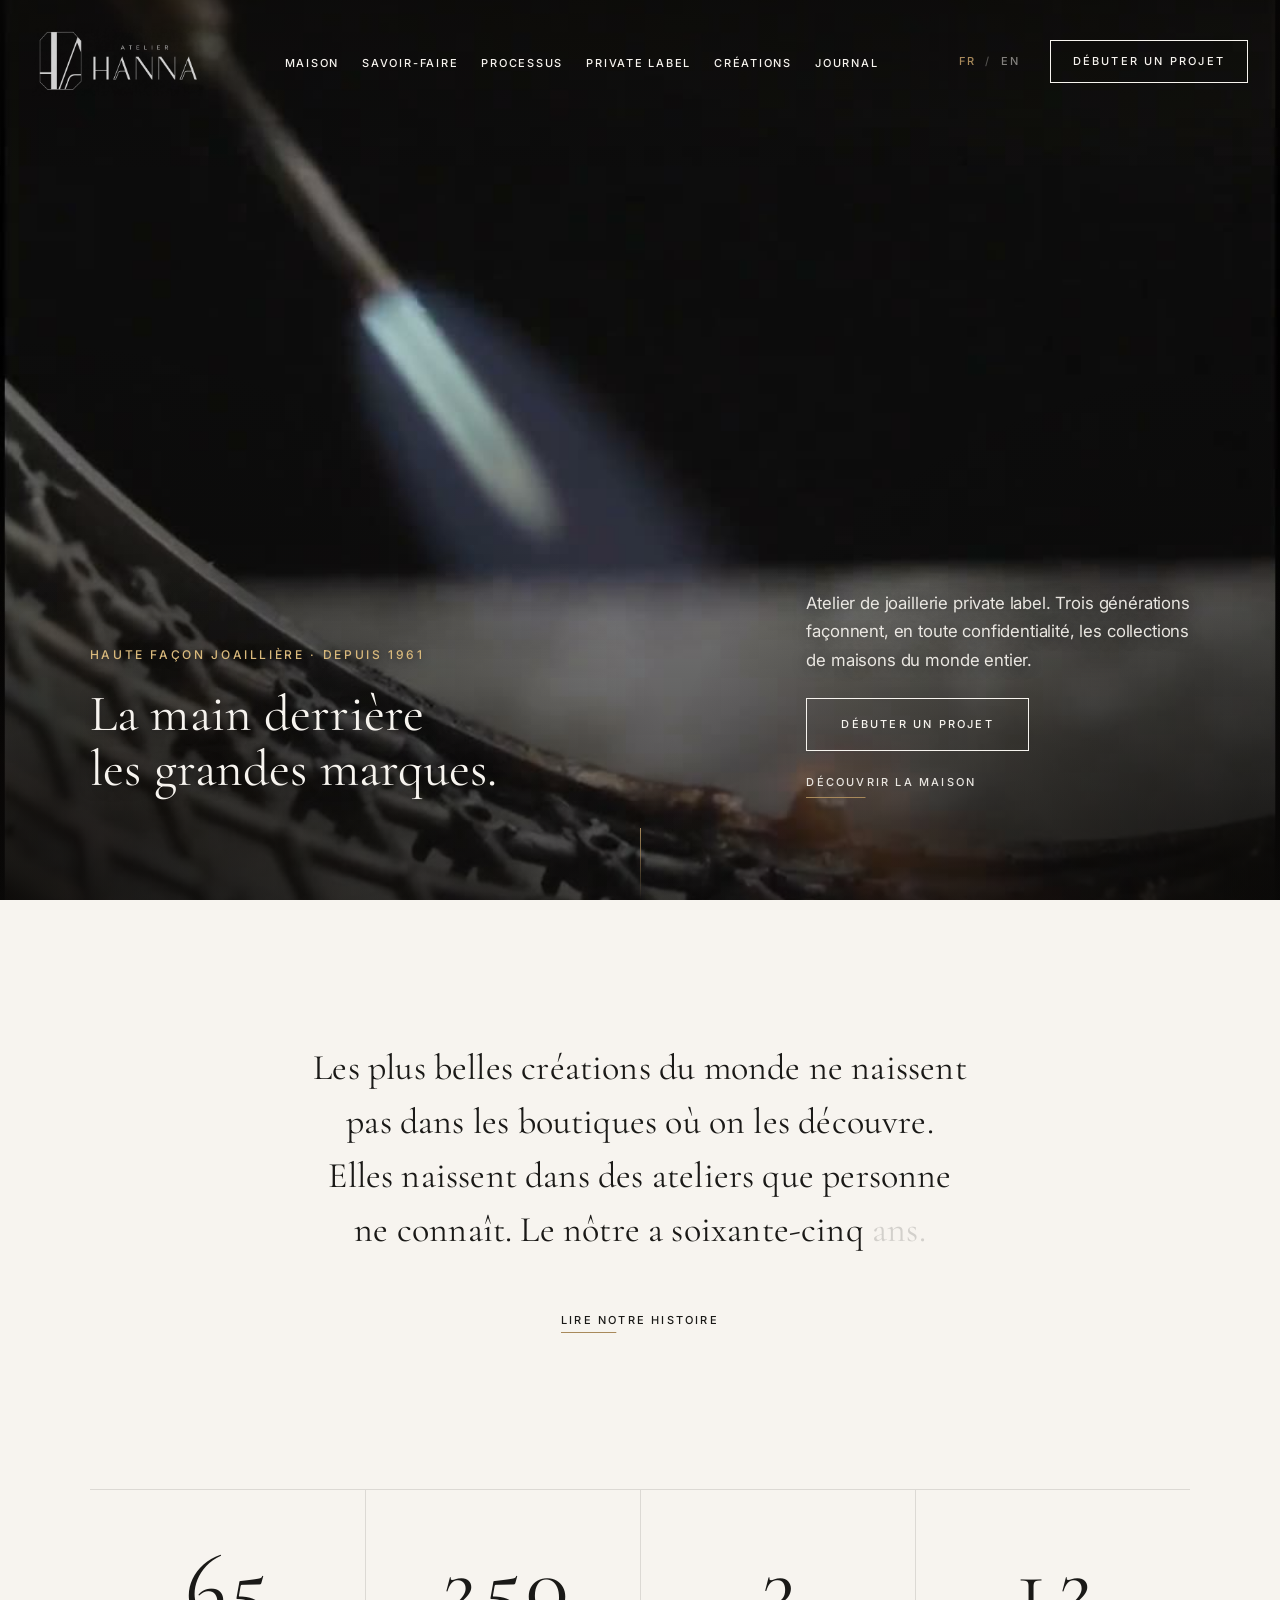
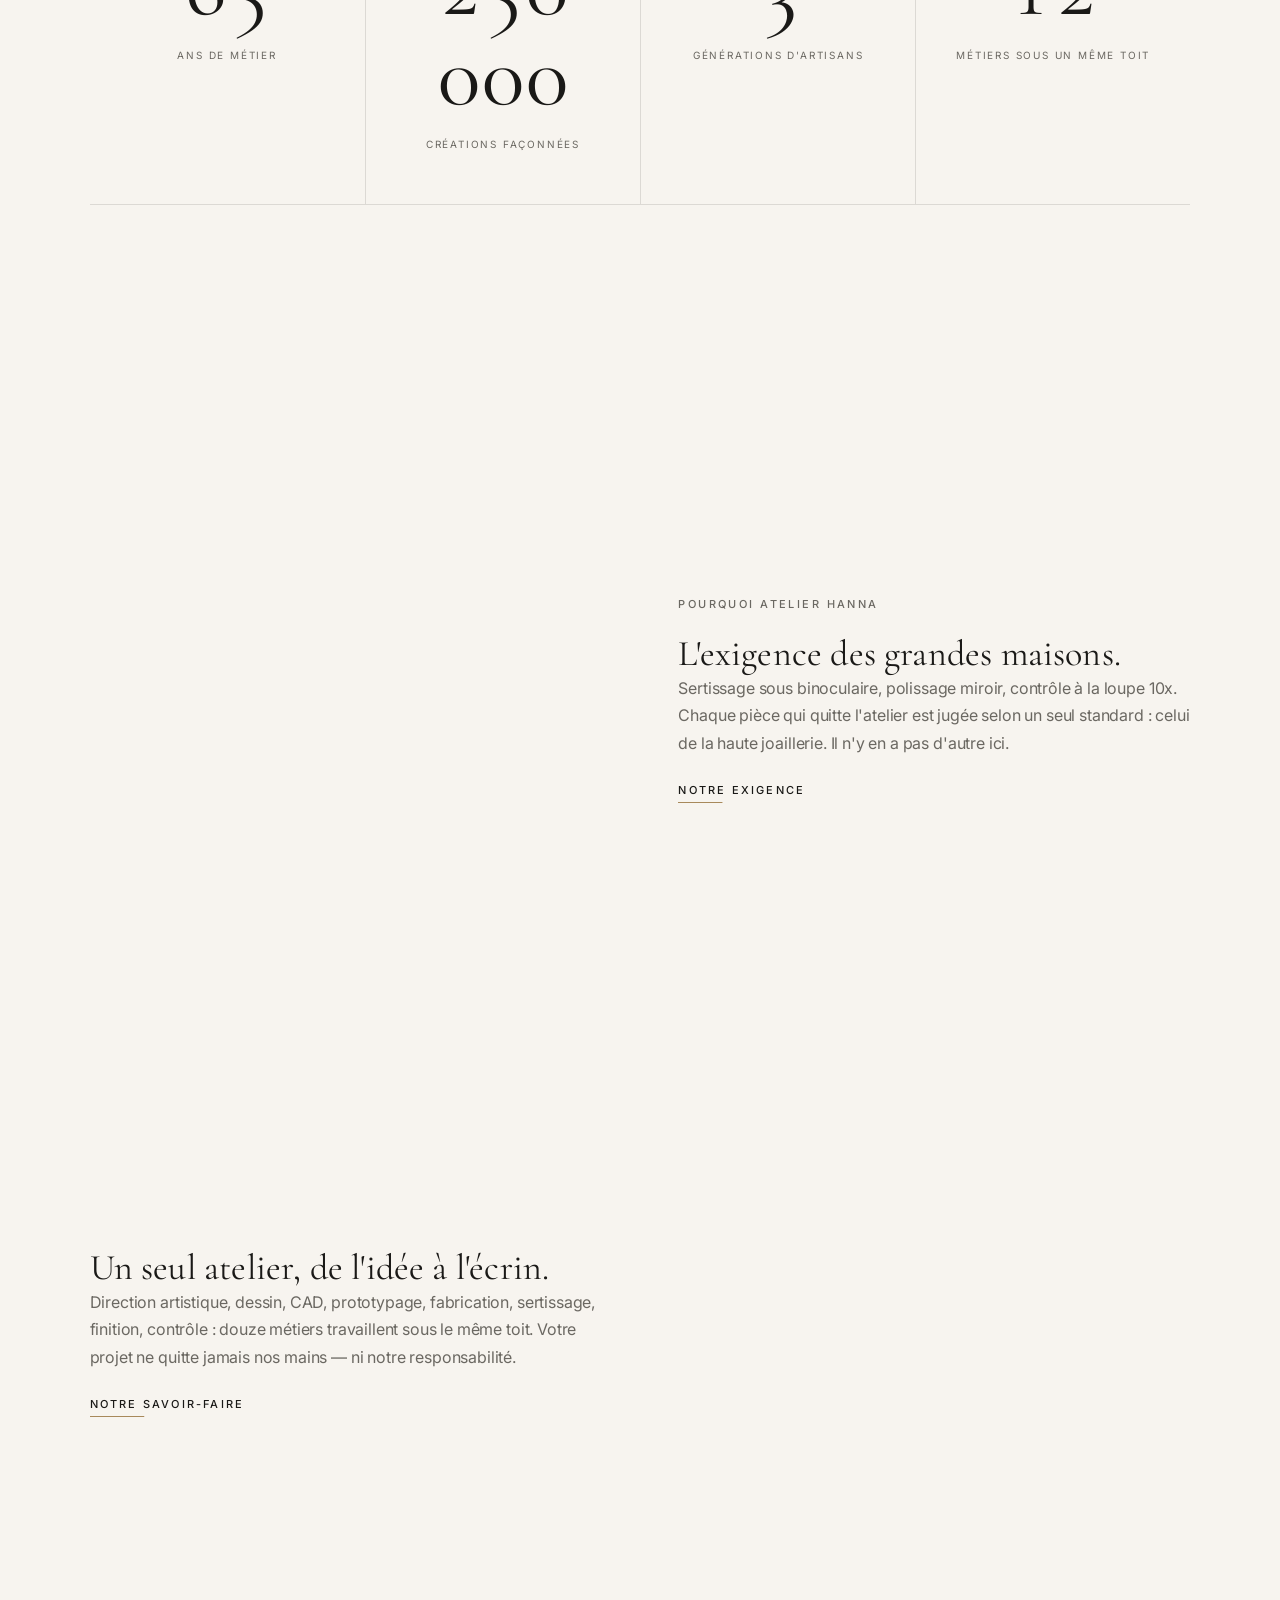
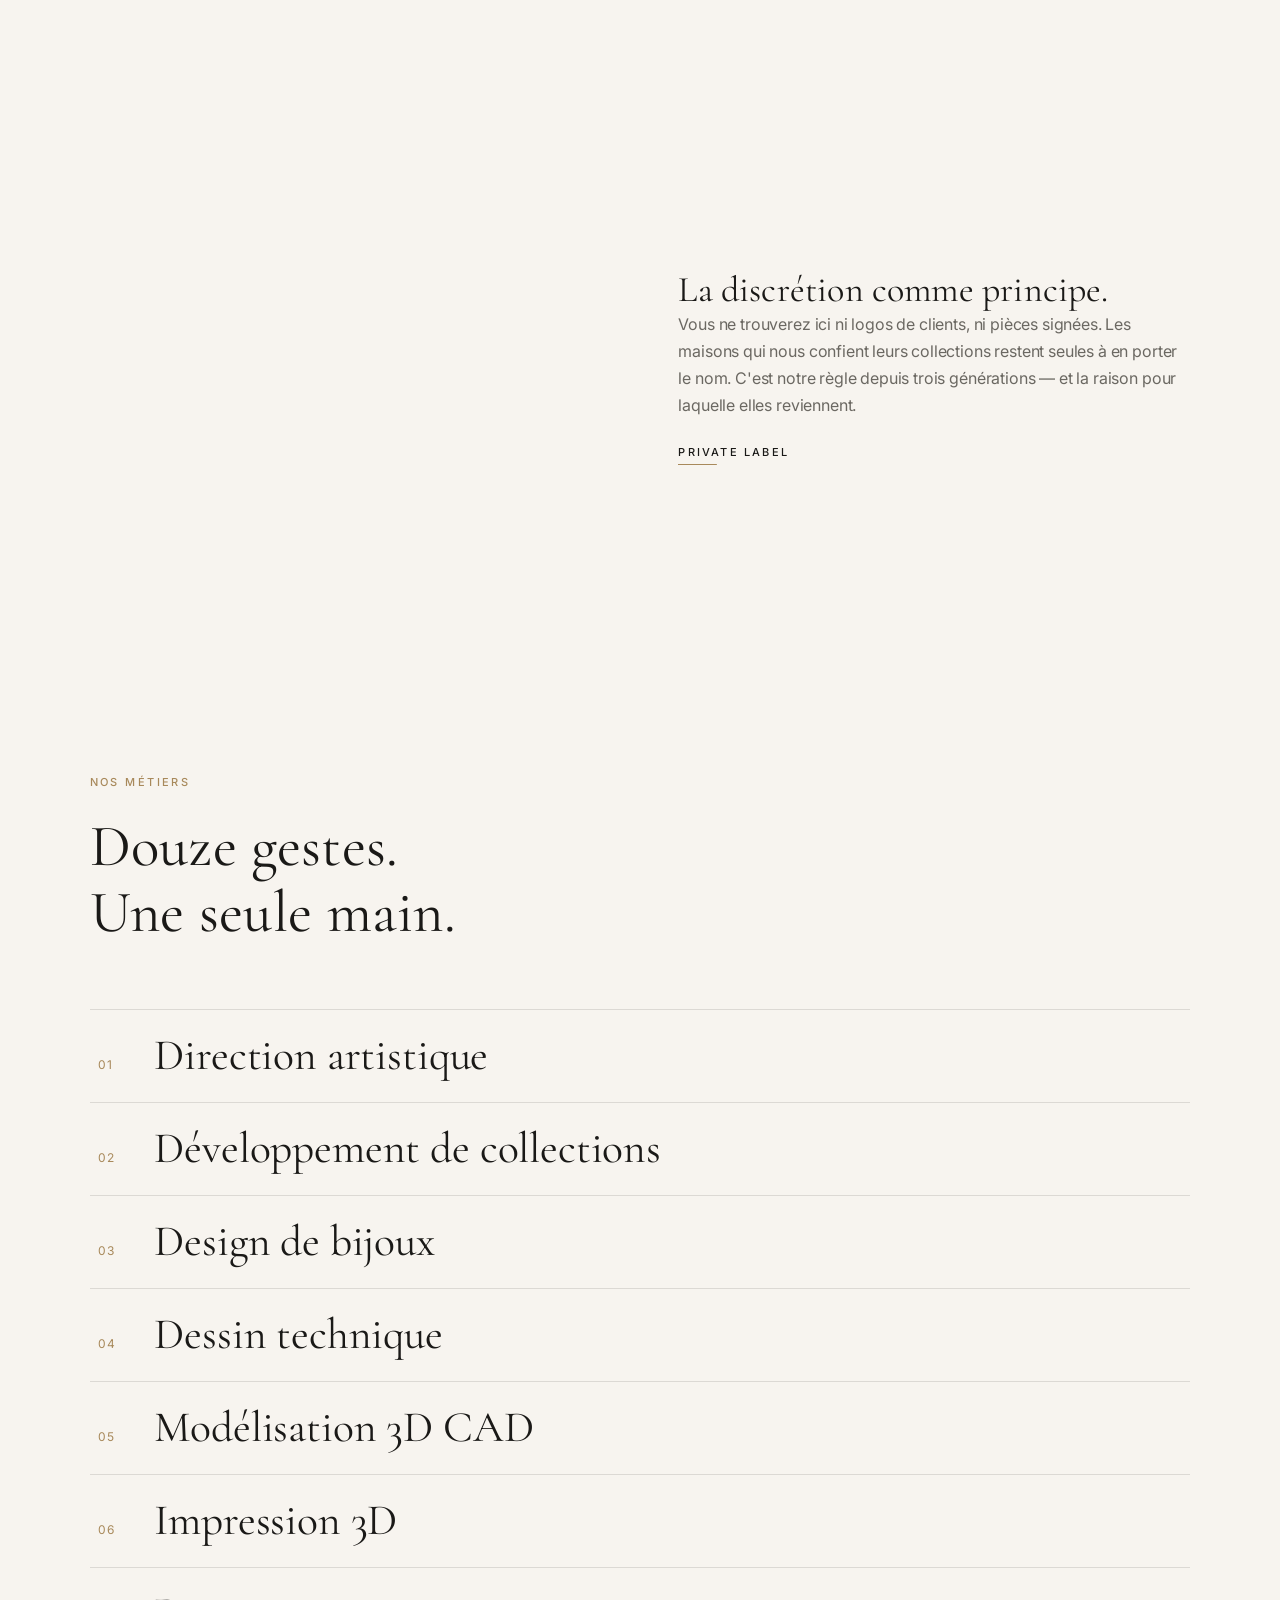
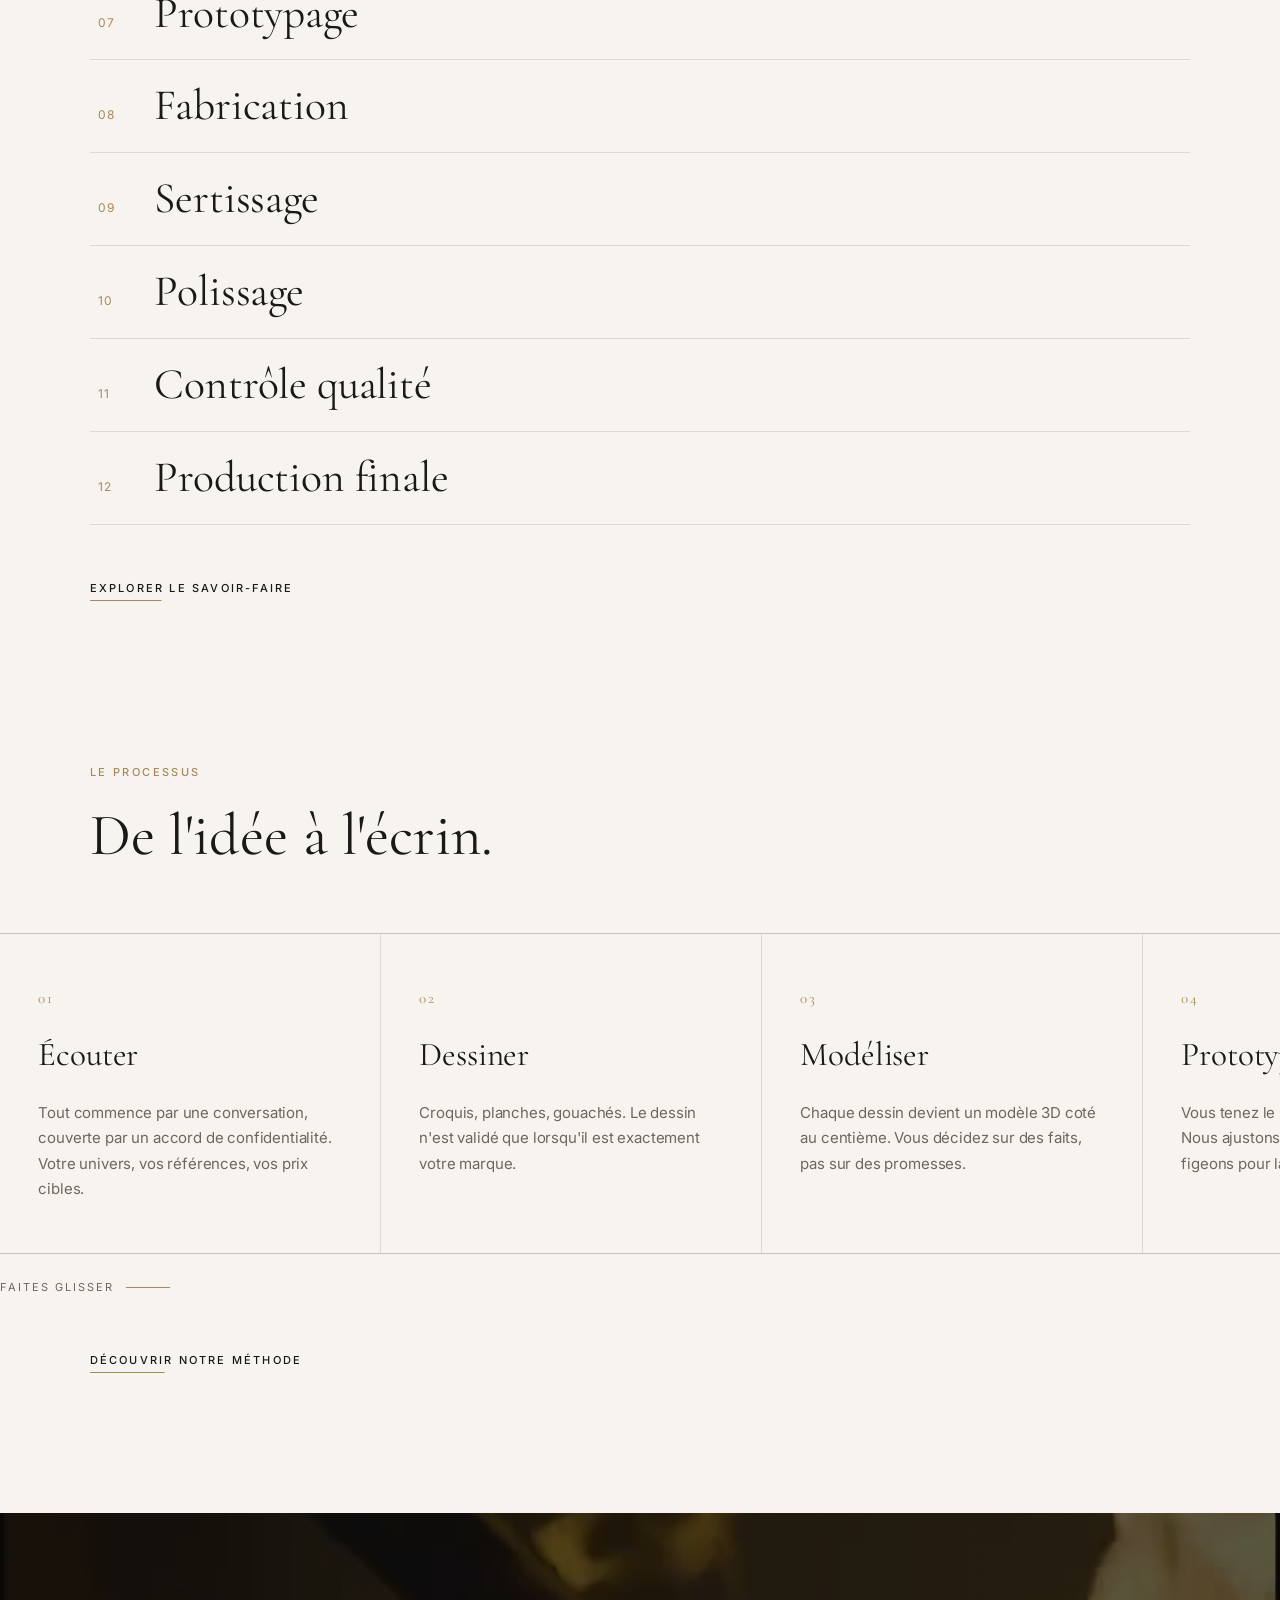
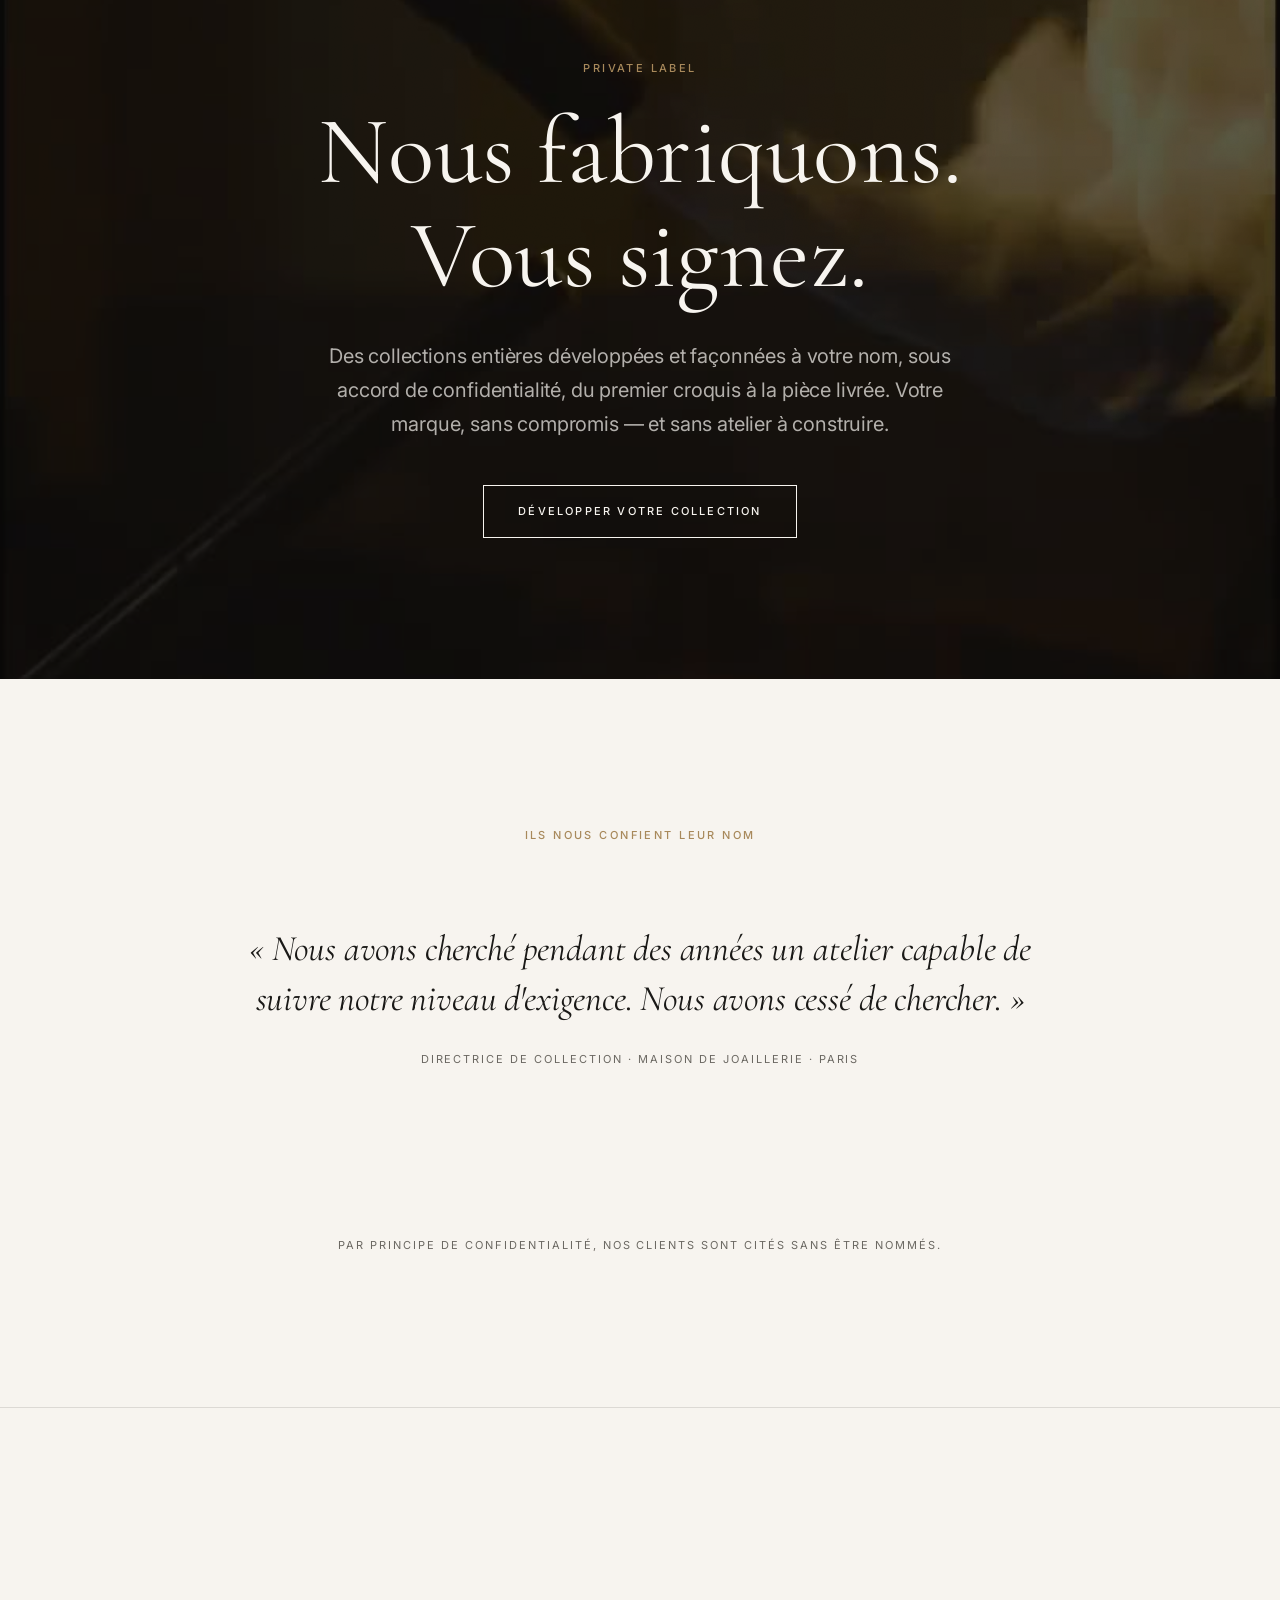
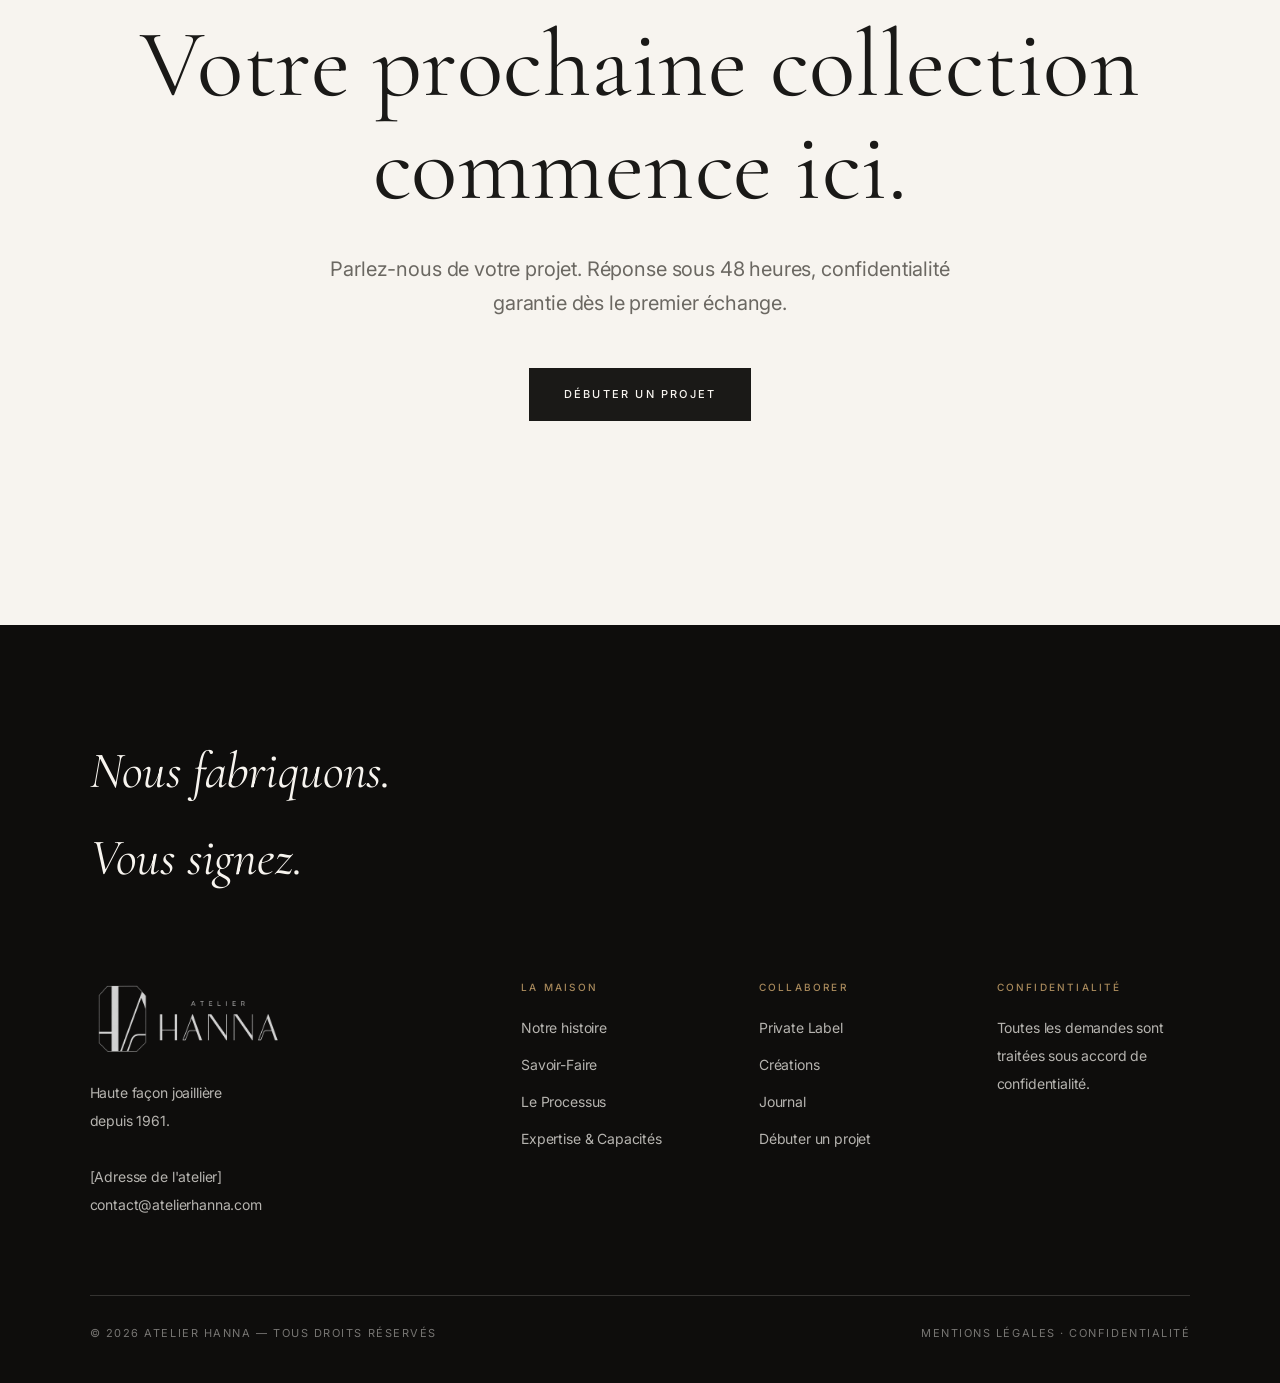
==== commit 490bb43e: "videos ameliorés" ====
--- a/index.html
+++ b/index.html
@@ -52,19 +52,23 @@
 <main>
 
 <!-- ============ HÉRO ============ -->
-<section class="hero grain" style="padding-top:0">
+<section class="hero hero-split grain" style="padding-top:0">
   <div class="hero-media">
-    <video autoplay muted loop playsinline preload="metadata" poster="/assets/img/hero-poster.jpg">
-      <source src="/assets/video/hero.mp4" type="video/mp4">
+    <video autoplay muted loop playsinline preload="metadata" poster="/assets/img/hero-poster.jpg" aria-label="L’histoire d’Atelier Hanna, de 1961 à aujourd’hui">
+      <source src="/assets/video/histoire-hanna.mp4" type="video/mp4">
     </video>
   </div>
-  <div class="container">
-    <p class="eyebrow" data-reveal>Haute façon joaillière · Depuis 1961</p>
-    <h1 class="d1" data-reveal style="transition-delay:.15s">La main derrière<br>les grandes marques.</h1>
-    <p class="lead" data-reveal style="transition-delay:.3s;margin-top:28px">Atelier de joaillerie private label. Trois générations façonnent, en&nbsp;toute confidentialité, les collections de maisons du monde entier.</p>
-    <div class="hero-actions" data-reveal style="transition-delay:.45s">
-      <a class="btn light" href="/contact/">Débuter un projet</a>
-      <a class="link-more" href="/maison/" style="color:rgba(247,244,239,.7)">Découvrir la Maison</a>
+  <div class="container hero-split-inner">
+    <div class="hero-split-title">
+      <p class="eyebrow" data-reveal>Haute façon joaillière · Depuis 1961</p>
+      <h1 class="d1" data-reveal style="transition-delay:.15s">La main derrière<br>les grandes marques.</h1>
+    </div>
+    <div class="hero-split-side">
+      <p class="lead" data-reveal style="transition-delay:.3s">Atelier de joaillerie private label. Trois générations façonnent, en&nbsp;toute confidentialité, les collections de maisons du monde entier.</p>
+      <div class="hero-actions" data-reveal style="transition-delay:.45s">
+        <a class="btn light" href="/contact/">Débuter un projet</a>
+        <a class="link-more" href="/maison/" style="color:rgba(247,244,239,.7)">Découvrir la Maison</a>
+      </div>
     </div>
   </div>
   <div class="hero-scroll" aria-hidden="true"></div>
--- a/assets/css/style.css
+++ b/assets/css/style.css
@@ -213,6 +213,33 @@
 .ph img.real,.ph video.real{position:absolute;inset:0;width:100%;height:100%;object-fit:cover;display:block}
 .ph:has(.real)::after{opacity:.22}
 
+/* ---------- Héros « split » : vidéo plein écran, texte dans les coins bas
+   (la colonne centrale reste libre pour les titres intégrés à la vidéo) ---------- */
+.hero-split .hero-media::after{
+  background:
+    linear-gradient(180deg,rgba(10,9,8,.6) 0,rgba(10,9,8,0) 20%),
+    linear-gradient(0deg,rgba(10,9,8,.45) 0,rgba(10,9,8,0) 38%),
+    radial-gradient(ellipse 55% 65% at 0% 100%,rgba(10,9,8,.88),rgba(10,9,8,0) 100%),
+    radial-gradient(ellipse 50% 62% at 100% 100%,rgba(10,9,8,.85),rgba(10,9,8,0) 100%);
+}
+.hero-split-inner{width:100%;box-sizing:border-box;display:flex;justify-content:space-between;align-items:flex-end;gap:40px;max-width:none}
+.hero-split-title{max-width:36vw}
+.hero-split-title .d1{font-size:clamp(2.2rem,4vw,4.2rem)}
+.hero-split-side{max-width:30vw}
+.hero-split-side .lead{font-size:clamp(1.05rem,1.3vw,1.3rem);color:rgba(247,244,239,.92)}
+.hero-split .eyebrow{color:#d9b97c;text-shadow:0 1px 8px rgba(10,9,8,.6);font-size:clamp(.75rem,.85vw,.85rem)}
+.hero-split-side .hero-actions{margin-top:24px;gap:22px}
+.hero-split .link-more{color:rgba(247,244,239,.92)!important}
+.hero-split h1,.hero-split .lead{text-shadow:0 1px 14px rgba(10,9,8,.55)}
+@media(max-width:820px){
+  .hero.hero-split{justify-content:flex-start;padding-top:0}
+  .hero-split .hero-media{position:relative;inset:auto;height:62svh}
+  .hero-split .hero-media::after{background:linear-gradient(180deg,rgba(10,9,8,.5) 0,rgba(10,9,8,0) 22%,rgba(10,9,8,0) 72%,var(--velours) 100%)}
+  .hero-split-inner{flex-direction:column;align-items:flex-start;gap:20px;margin-top:-4svh}
+  .hero-split-title,.hero-split-side{max-width:none;width:100%}
+  .hero-split .hero-scroll{display:none}
+}
+
 /* ---------- Vidéos de fond (héros & bandes sombres) ---------- */
 .hero-media video{width:100%;height:100%;object-fit:cover;display:block}
 .hero-media::after{content:"";position:absolute;inset:0;background:rgba(10,9,8,.42)}
@@ -555,3 +582,15 @@
   [data-reveal],.stagger>*{opacity:1;transform:none;clip-path:none}
   .ink-word{opacity:1}
 }
+
+
+.hero.editorial.hero-compact{min-height:0;padding-top:clamp(120px,12vw,150px);padding-bottom:0}
+.hero-compact .container{width:100%;box-sizing:border-box}
+.hero-compact .d1{font-size:clamp(34px,5.4vw,76px)}
+.crafts-intro { padding-top: clamp(20px,2.5vw,36px); }
+.crafts-head{text-align:center;max-width:640px;margin:0 auto clamp(20px,2.4vw,32px)}
+.crafts-head .d3{margin:0}
+.crafts-frame{position:relative;margin:0 auto;max-width:1180px;background:#0a0908;box-shadow:0 30px 70px -30px rgba(10,9,8,.45)}
+.crafts-video { width: 100%; height: auto; aspect-ratio:1080/602; object-fit:cover; display: block; }
+.ph video.real{width:100%;height:100%;object-fit:cover;display:block}
+@media(max-width:640px){.crafts-frame{margin-inline:calc(var(--pad,24px) * -1)}}
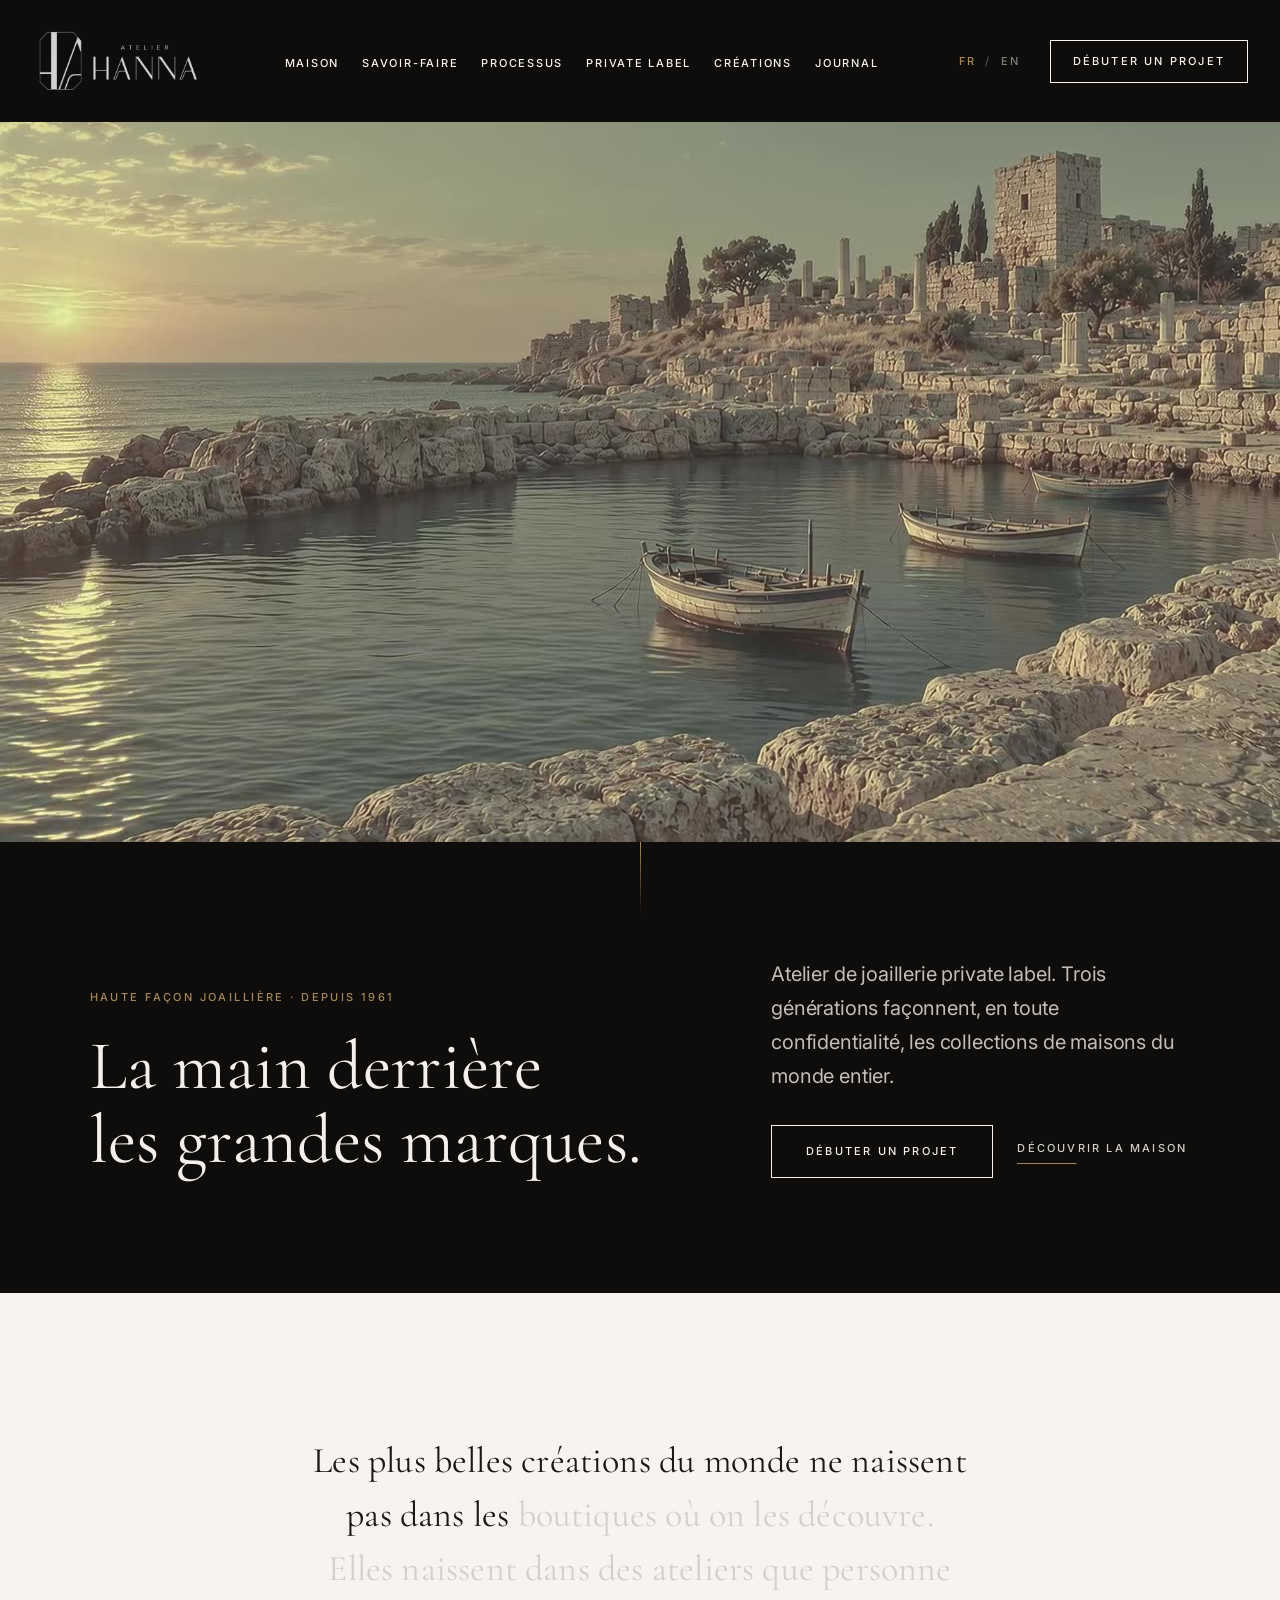
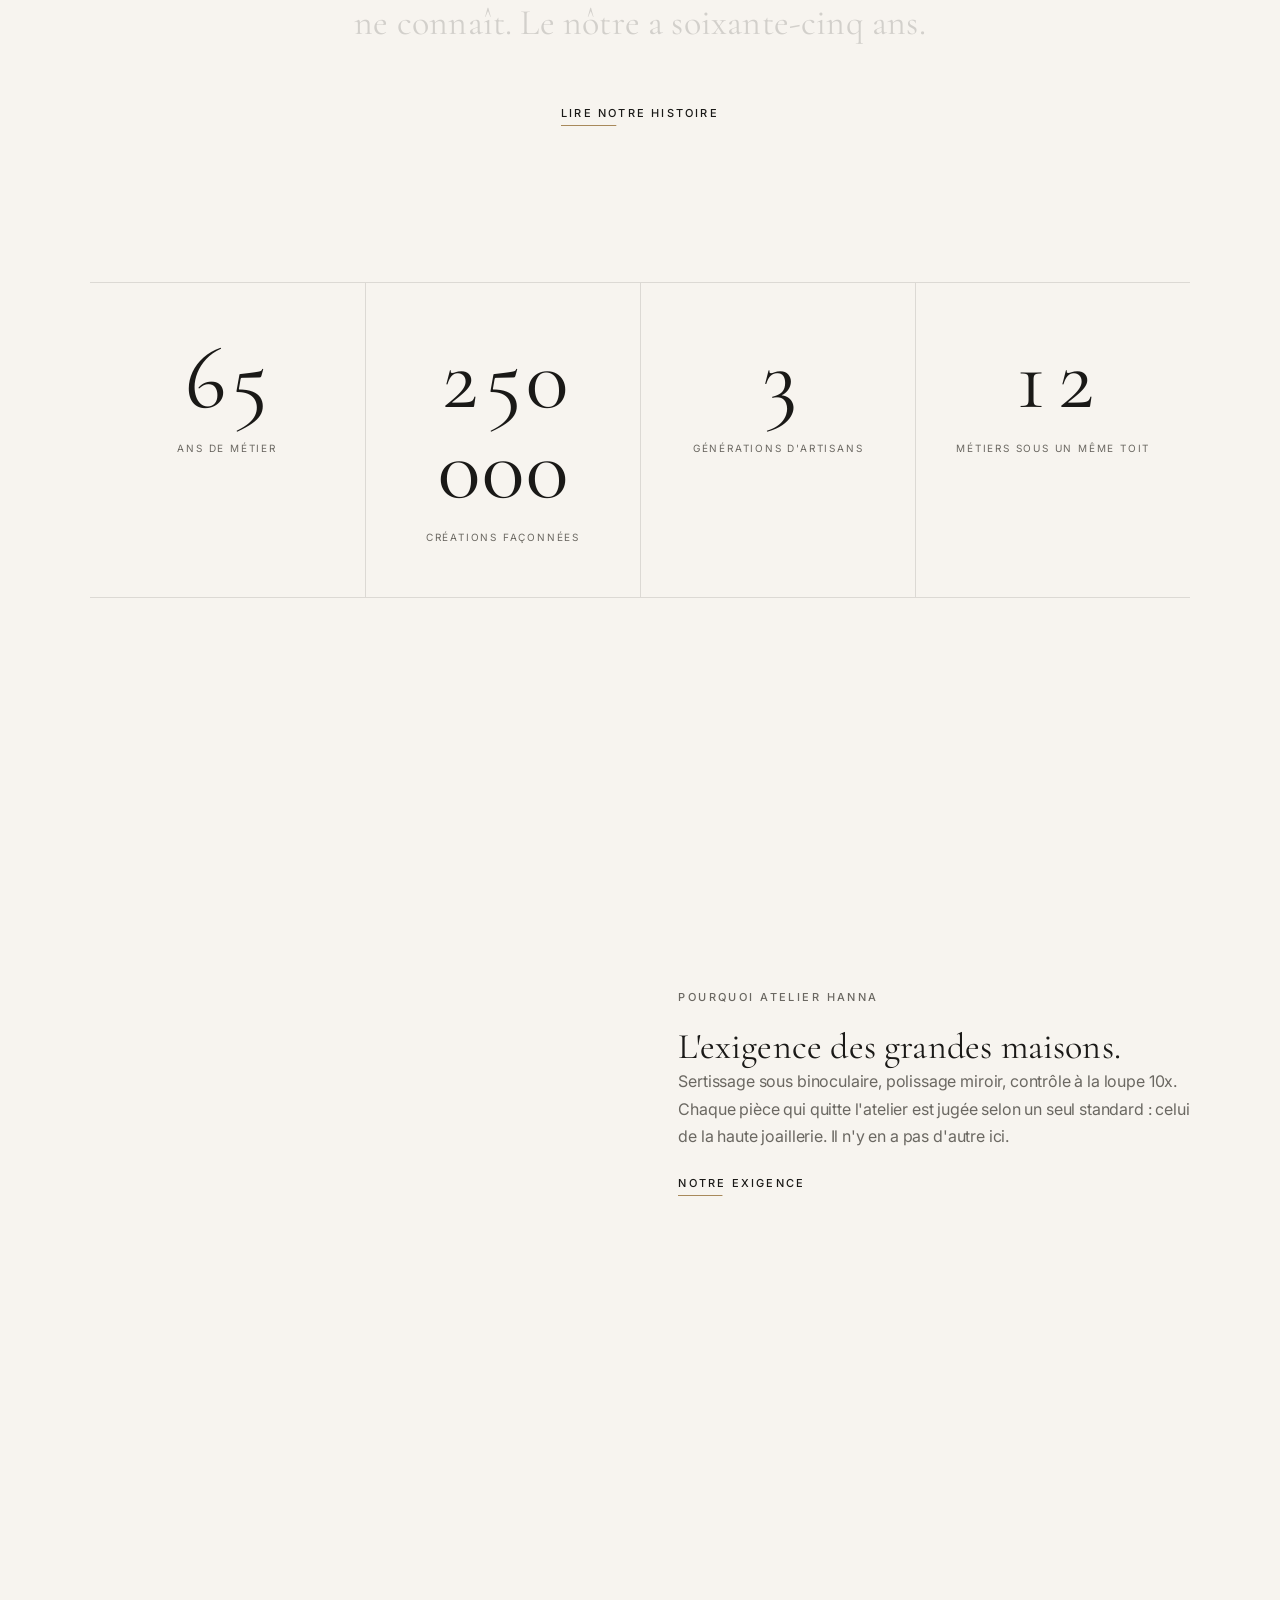
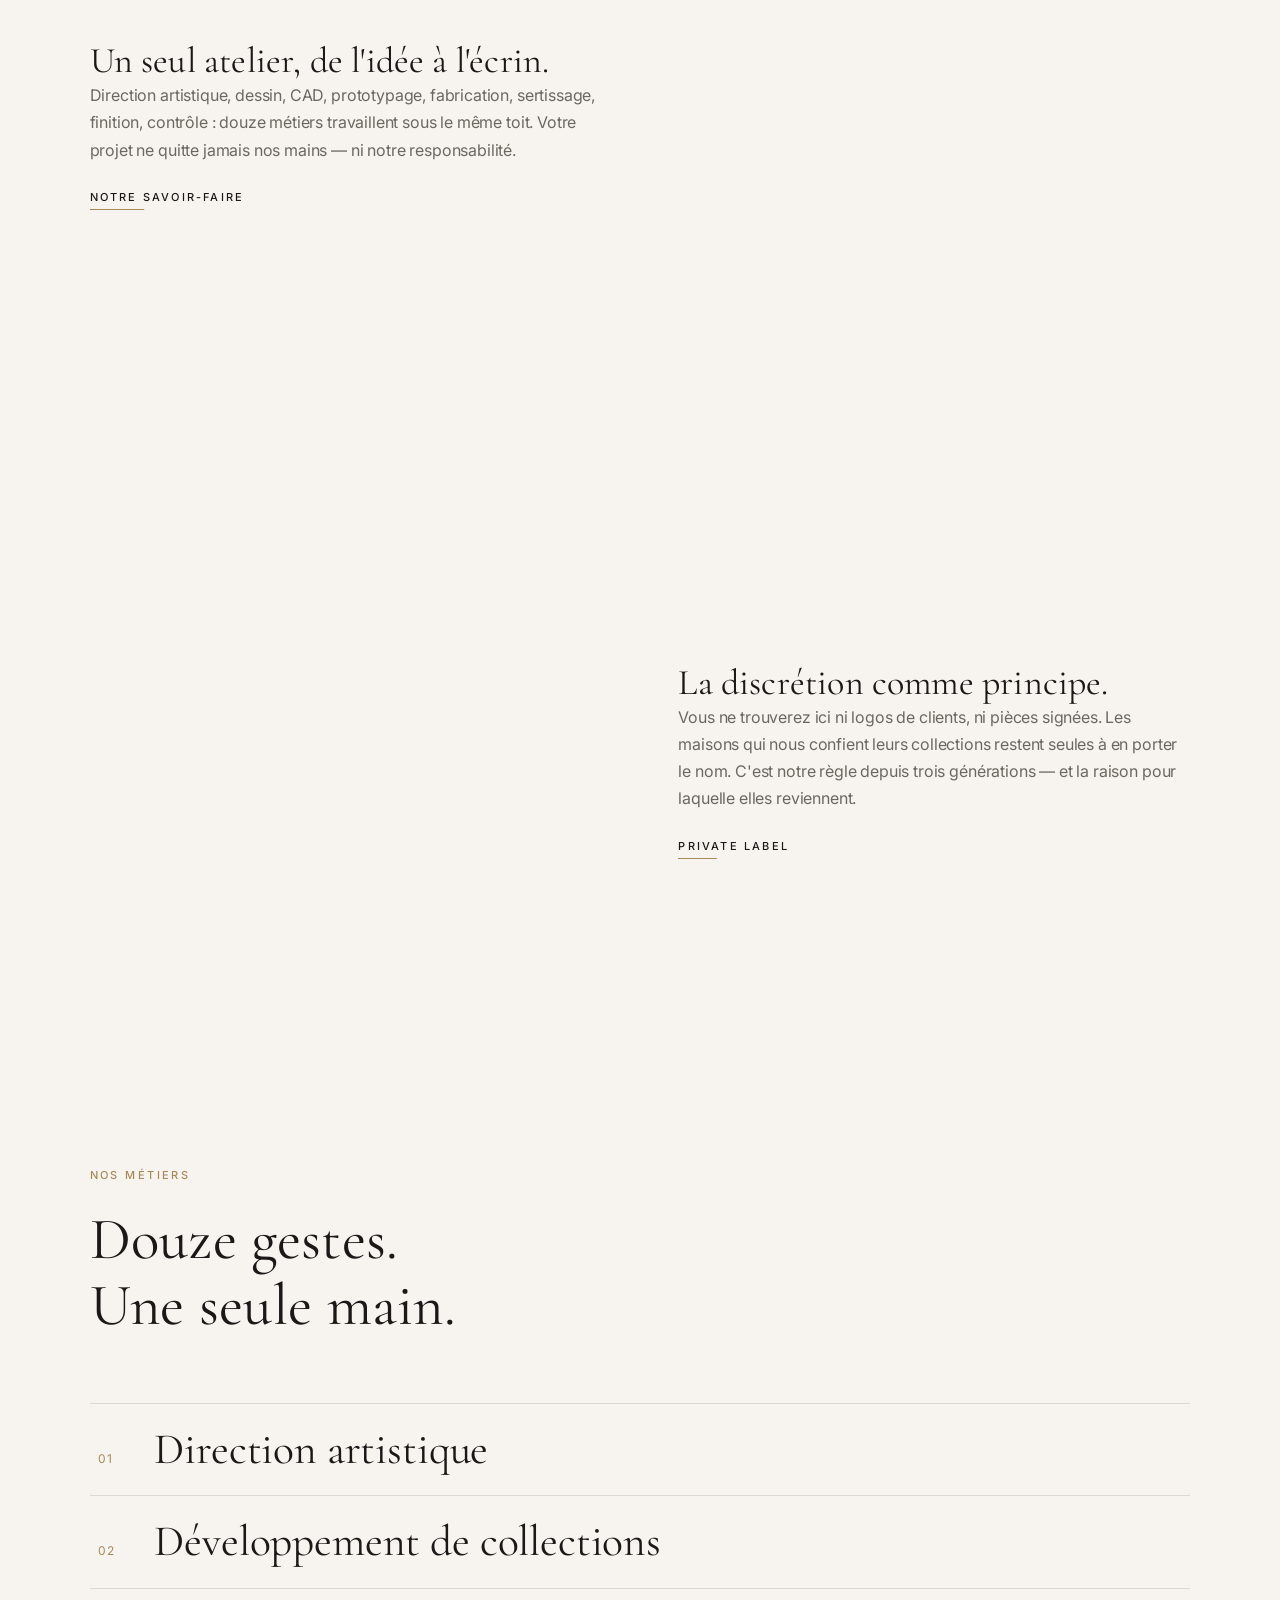
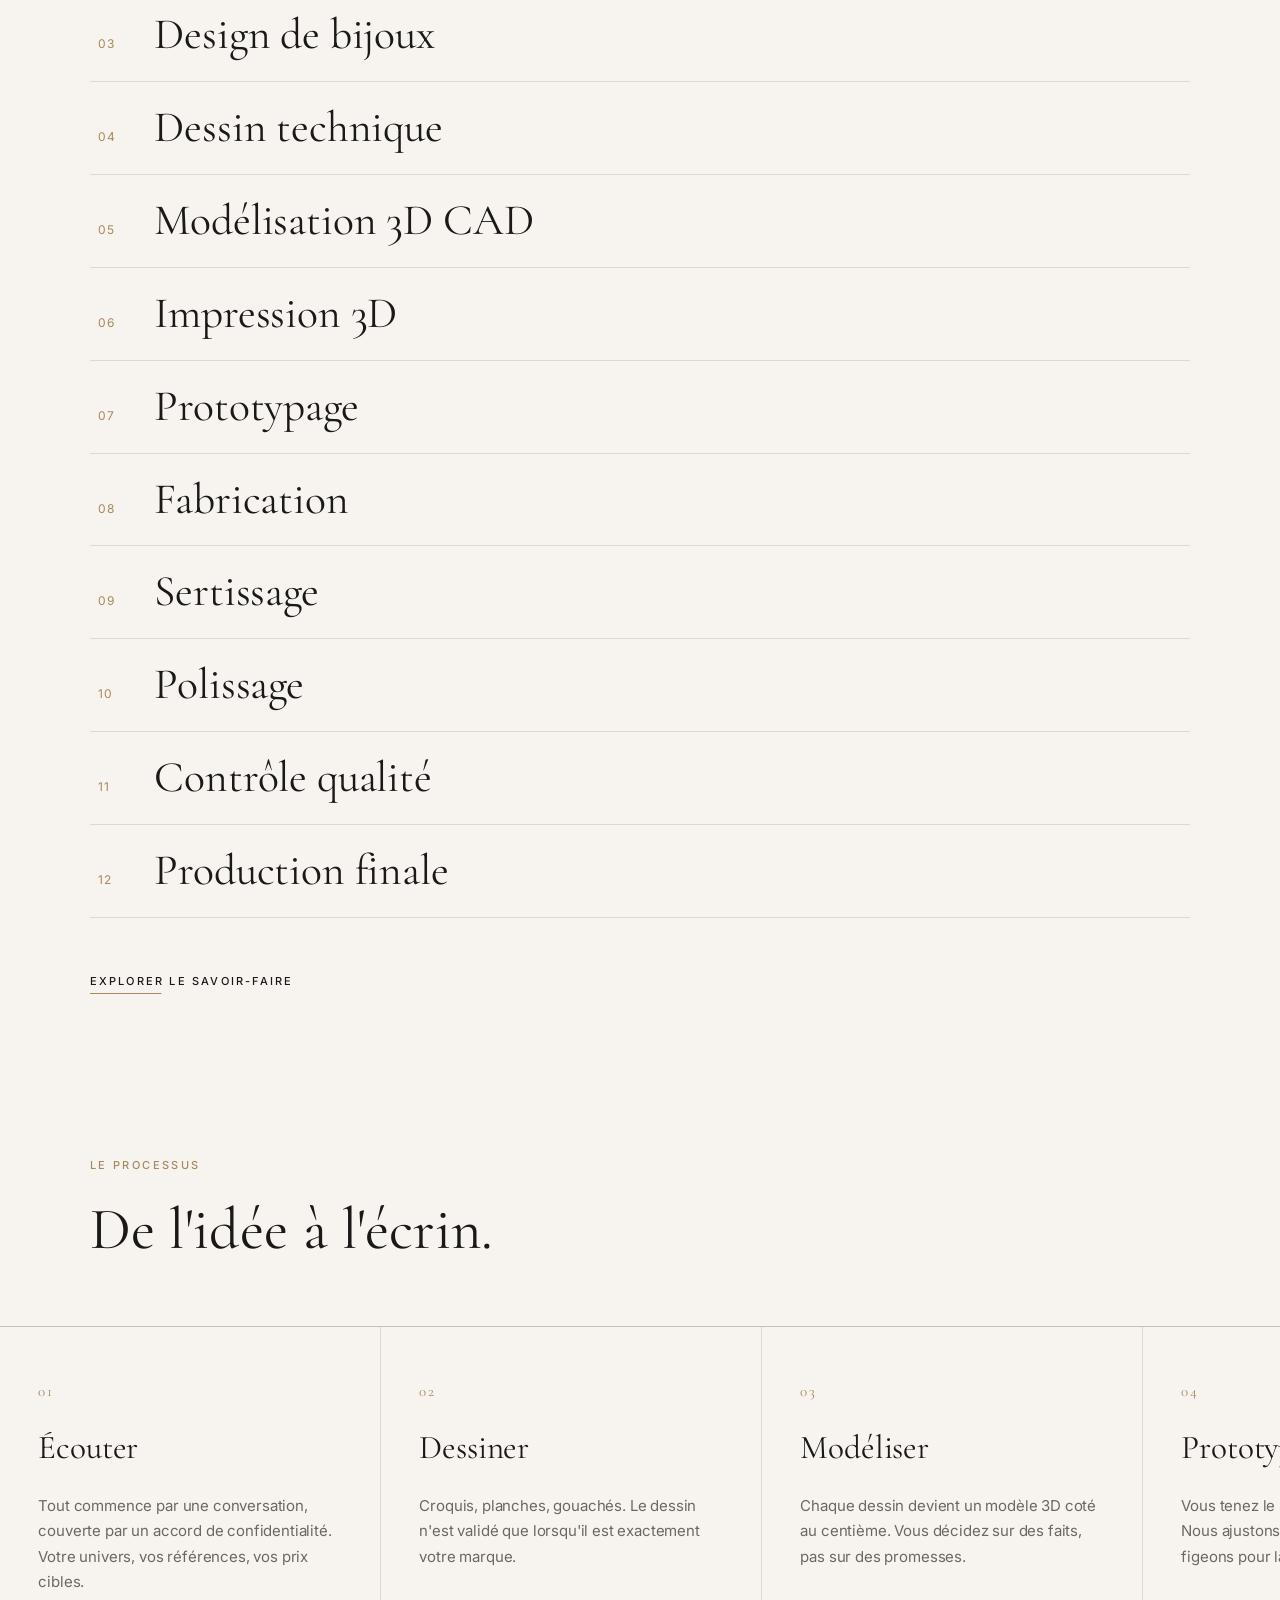
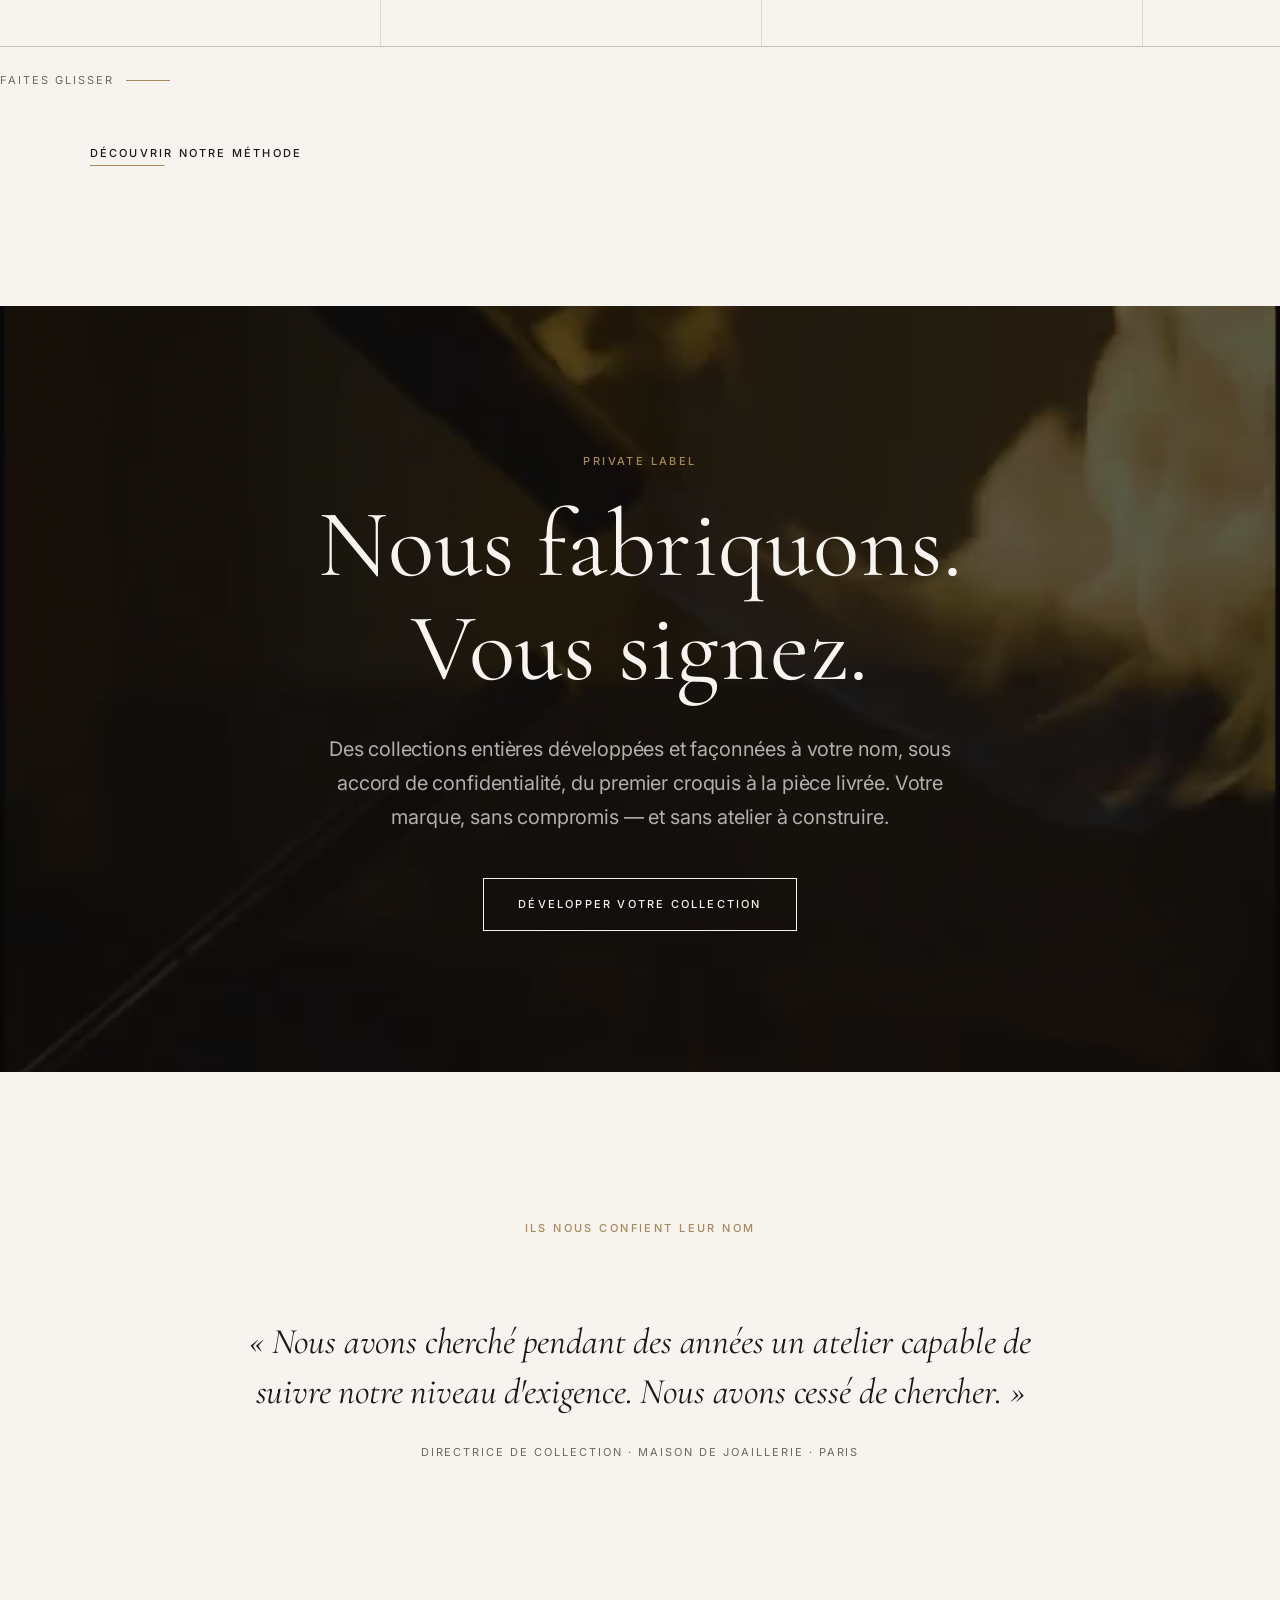
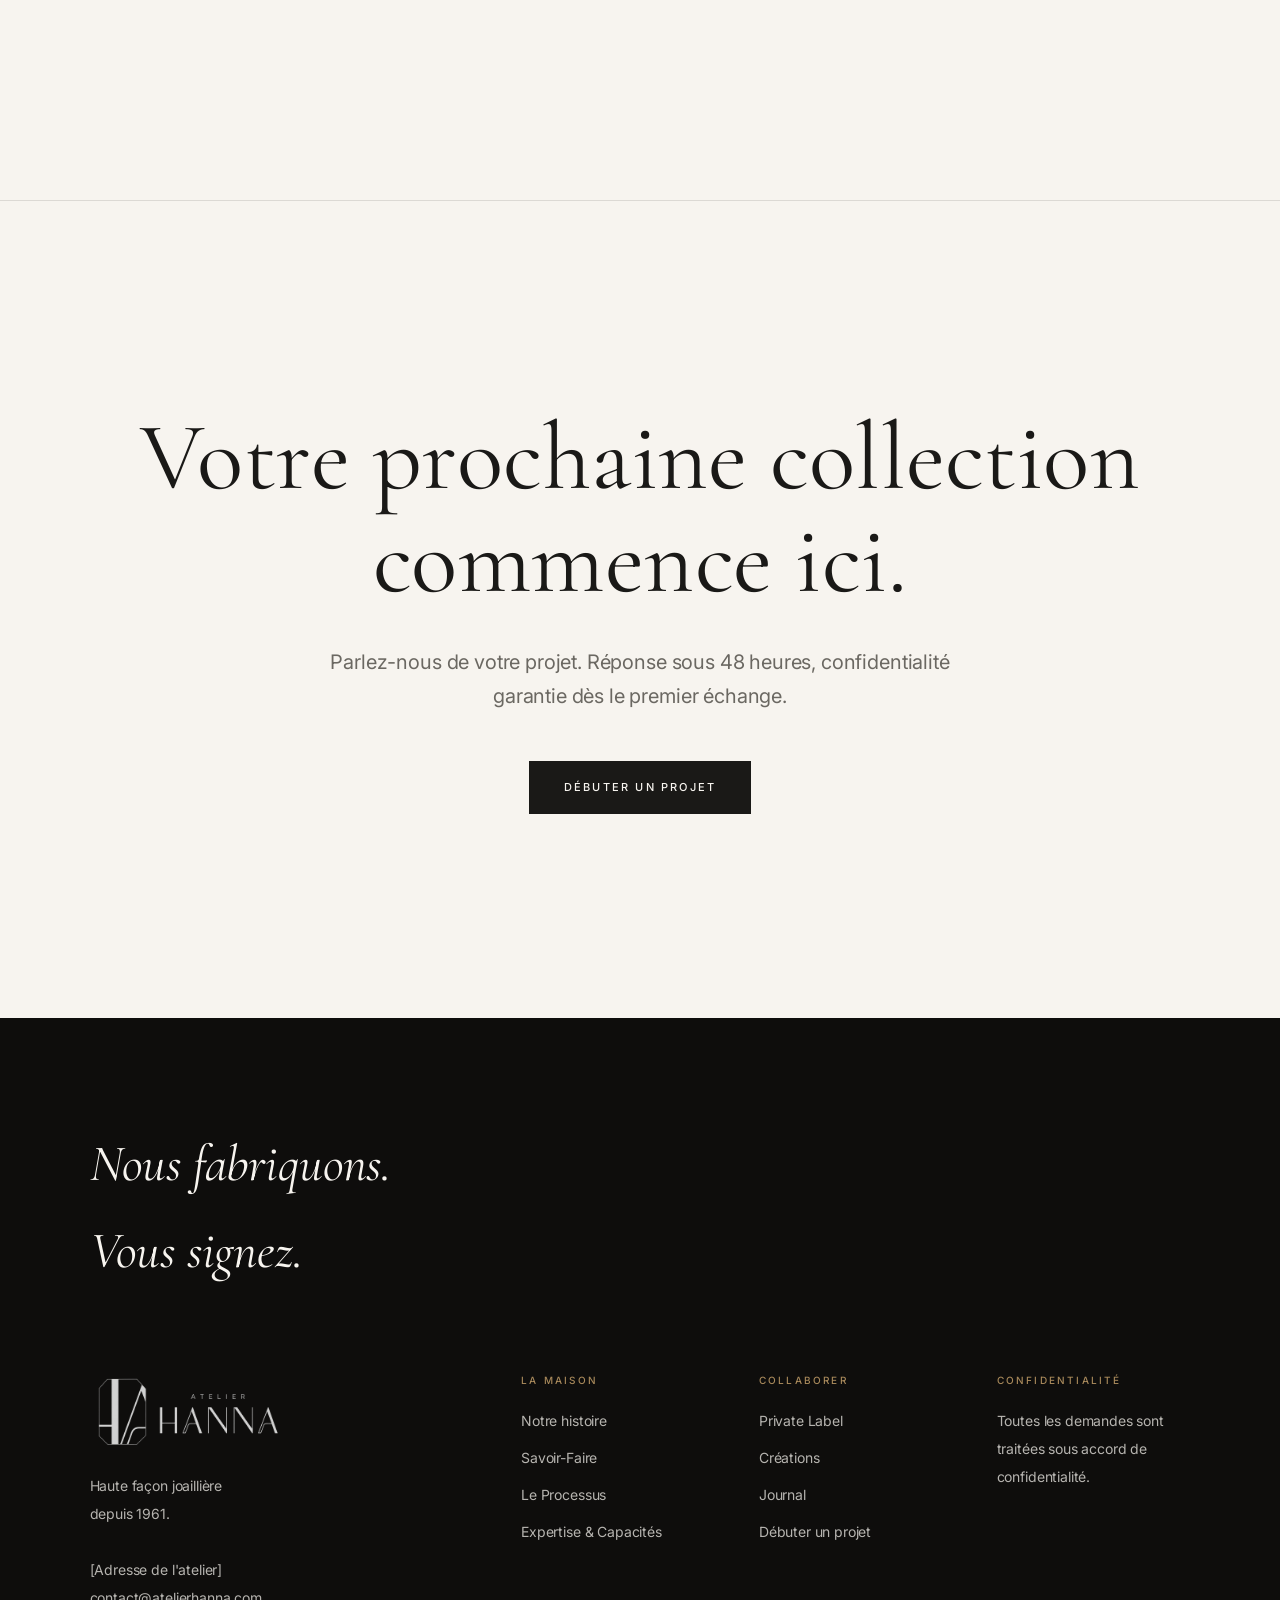
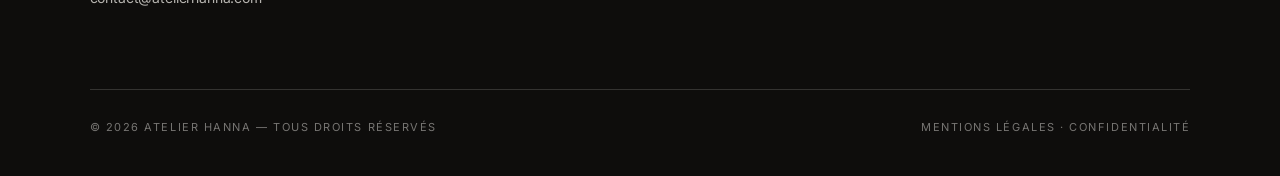
==== commit fa07331d: "nouveau accueil" ====
--- a/index.html
+++ b/index.html
@@ -14,14 +14,14 @@
 <link rel="preconnect" href="https://fonts.gstatic.com" crossorigin>
 <link rel="stylesheet" href="https://fonts.googleapis.com/css2?family=Cormorant+Garamond:ital,wght@0,300;0,400;0,500;1,400;1,500&family=Inter:wght@400;500;600&display=swap" media="print" onload="this.media='all'">
 <noscript><link rel="stylesheet" href="https://fonts.googleapis.com/css2?family=Cormorant+Garamond:ital,wght@0,300;0,400;0,500;1,400;1,500&family=Inter:wght@400;500;600&display=swap"></noscript>
-<link rel="stylesheet" href="/assets/css/style.css?v=4">
+<link rel="stylesheet" href="/assets/css/style.css?v=6">
 <script type="application/ld+json">
 {"@context":"https://schema.org","@type":"Organization","name":"Atelier Hanna",
 "description":"Private label fine jewelry manufacturer — design, CAD, prototyping, setting and production under one roof since 1961.",
 "foundingDate":"1961","slogan":"Nous fabriquons. Vous signez.","url":"https://atelierhanna.com"}
 </script>
 </head>
-<body class="dark-hero">
+<body class="dark-hero film-hero">
 
 <header class="site-header" id="siteHeader">
   <nav class="nav" aria-label="Navigation principale">
@@ -52,26 +52,39 @@
 <main>
 
 <!-- ============ HÉRO ============ -->
-<section class="hero hero-split grain" style="padding-top:0">
-  <div class="hero-media">
-    <video autoplay muted loop playsinline preload="metadata" poster="/assets/img/hero-poster.jpg" aria-label="L’histoire d’Atelier Hanna, de 1961 à aujourd’hui">
-      <source src="/assets/video/histoire-hanna.mp4" type="video/mp4">
+<!-- Film d'ouverture : la vidéo est seule à l'écran (elle contient ses
+     propres textes), le titre du site arrive juste en dessous. -->
+<section class="hero-film">
+  <div class="hero-film-frame">
+    <video autoplay muted loop playsinline preload="metadata" poster="/assets/img/histoire-hanna-poster.jpg" aria-label="L’histoire d’Atelier Hanna, de 1961 à aujourd’hui">
+      <!-- Le navigateur prend la première source qu'il sait lire :
+           - mobile/tablette (≤ 820 px) : 720p, plus léger ;
+           - ordinateur : 1080p.
+           Pour chaque taille, HEVC (plus léger) d'abord, puis H.264
+           pour les navigateurs qui ne lisent pas le HEVC (Firefox, Android…). -->
+      <source src="/assets/video/histoire-hanna.mp4" media="(max-width: 820px)" type='video/mp4; codecs="hvc1.1.6.L93.B0"'>
+      <source src="/assets/video/histoire-hanna-h264.mp4" media="(max-width: 820px)" type="video/mp4">
+      <source src="/assets/video/histoire-hanna-1080.mp4" type='video/mp4; codecs="hvc1.1.6.L120.B0"'>
+      <source src="/assets/video/histoire-hanna-1080-h264.mp4" type="video/mp4">
     </video>
   </div>
-  <div class="container hero-split-inner">
-    <div class="hero-split-title">
+</section>
+
+<section class="hero-intro grain">
+  <div class="hero-scroll" aria-hidden="true"></div>
+  <div class="container hero-intro-inner">
+    <div class="hero-intro-title">
       <p class="eyebrow" data-reveal>Haute façon joaillière · Depuis 1961</p>
       <h1 class="d1" data-reveal style="transition-delay:.15s">La main derrière<br>les grandes marques.</h1>
     </div>
-    <div class="hero-split-side">
+    <div class="hero-intro-side">
       <p class="lead" data-reveal style="transition-delay:.3s">Atelier de joaillerie private label. Trois générations façonnent, en&nbsp;toute confidentialité, les collections de maisons du monde entier.</p>
       <div class="hero-actions" data-reveal style="transition-delay:.45s">
         <a class="btn light" href="/contact/">Débuter un projet</a>
-        <a class="link-more" href="/maison/" style="color:rgba(247,244,239,.7)">Découvrir la Maison</a>
-      </div>
-    </div>
-  </div>
-  <div class="hero-scroll" aria-hidden="true"></div>
+        <a class="link-more" href="/maison/">Découvrir la Maison</a>
+      </div>
+    </div>
+  </div>
 </section>
 
 <!-- ============ MANIFESTE ============ -->
@@ -264,6 +277,6 @@
   </div>
 </footer>
 
-<script src="/assets/js/main.js?v=4" defer></script>
+<script src="/assets/js/main.js?v=6" defer></script>
 </body>
 </html>
--- a/assets/css/style.css
+++ b/assets/css/style.css
@@ -213,31 +213,37 @@
 .ph img.real,.ph video.real{position:absolute;inset:0;width:100%;height:100%;object-fit:cover;display:block}
 .ph:has(.real)::after{opacity:.22}
 
-/* ---------- Héros « split » : vidéo plein écran, texte dans les coins bas
-   (la colonne centrale reste libre pour les titres intégrés à la vidéo) ---------- */
-.hero-split .hero-media::after{
-  background:
-    linear-gradient(180deg,rgba(10,9,8,.6) 0,rgba(10,9,8,0) 20%),
-    linear-gradient(0deg,rgba(10,9,8,.45) 0,rgba(10,9,8,0) 38%),
-    radial-gradient(ellipse 55% 65% at 0% 100%,rgba(10,9,8,.88),rgba(10,9,8,0) 100%),
-    radial-gradient(ellipse 50% 62% at 100% 100%,rgba(10,9,8,.85),rgba(10,9,8,0) 100%);
-}
-.hero-split-inner{width:100%;box-sizing:border-box;display:flex;justify-content:space-between;align-items:flex-end;gap:40px;max-width:none}
-.hero-split-title{max-width:36vw}
-.hero-split-title .d1{font-size:clamp(2.2rem,4vw,4.2rem)}
-.hero-split-side{max-width:30vw}
-.hero-split-side .lead{font-size:clamp(1.05rem,1.3vw,1.3rem);color:rgba(247,244,239,.92)}
-.hero-split .eyebrow{color:#d9b97c;text-shadow:0 1px 8px rgba(10,9,8,.6);font-size:clamp(.75rem,.85vw,.85rem)}
-.hero-split-side .hero-actions{margin-top:24px;gap:22px}
-.hero-split .link-more{color:rgba(247,244,239,.92)!important}
-.hero-split h1,.hero-split .lead{text-shadow:0 1px 14px rgba(10,9,8,.55)}
+/* ---------- Film d'ouverture (accueil) ----------
+   La vidéo contient ses propres textes : elle est affichée seule,
+   entière (jamais rognée), sous l'en-tête. Le titre du site
+   arrive dans la section .hero-intro juste en dessous.
+   --header-h est mesuré par main.js (repli : 112px). */
+.hero-film{background:var(--velours);padding:var(--header-h,112px) 0 0}
+.hero-film-frame{
+  position:relative;margin-inline:auto;
+  width:min(100%,calc((100svh - var(--header-h,112px)) * 16 / 9));
+  aspect-ratio:16/9;background:#000;
+}
+.hero-film-frame video{position:absolute;inset:0;width:100%;height:100%;object-fit:cover;display:block}
+/* en-tête opaque tant qu'il est au-dessus du film :
+   le logo ivoire ne se perd plus sur les plans à fond blanc */
+body.film-hero .site-header:not(.scrolled):not(.menu-open){background:var(--velours)}
+
+.hero-intro{position:relative;background:var(--velours);color:var(--ivoire);padding-block:clamp(72px,9vw,140px)}
+.hero-intro .hero-scroll{top:0;bottom:auto}
+.hero-intro-inner{display:flex;justify-content:space-between;align-items:flex-end;gap:clamp(32px,6vw,96px)}
+.hero-intro-title{flex:1 1 55%}
+.hero-intro-title .d1{font-size:clamp(40px,5.4vw,84px);margin:0}
+.hero-intro-side{flex:0 1 420px}
+.hero-intro .eyebrow{color:var(--or)}
+.hero-intro .lead{color:rgba(247,244,239,.78);margin:0}
+.hero-intro .hero-actions{margin-top:32px;gap:24px}
+.hero-intro .link-more{color:rgba(247,244,239,.85)}
 @media(max-width:820px){
-  .hero.hero-split{justify-content:flex-start;padding-top:0}
-  .hero-split .hero-media{position:relative;inset:auto;height:62svh}
-  .hero-split .hero-media::after{background:linear-gradient(180deg,rgba(10,9,8,.5) 0,rgba(10,9,8,0) 22%,rgba(10,9,8,0) 72%,var(--velours) 100%)}
-  .hero-split-inner{flex-direction:column;align-items:flex-start;gap:20px;margin-top:-4svh}
-  .hero-split-title,.hero-split-side{max-width:none;width:100%}
-  .hero-split .hero-scroll{display:none}
+  .hero-intro{padding-block:48px 72px}
+  .hero-intro-inner{flex-direction:column;align-items:flex-start;gap:24px}
+  .hero-intro-side{flex-basis:auto}
+  .hero-intro .hero-scroll{display:none}
 }
 
 /* ---------- Vidéos de fond (héros & bandes sombres) ---------- */
@@ -254,6 +260,8 @@
    pour laisser toute sa place au logo */
 @media (max-width:640px){
   .site-header .lang-toggle{display:none}
+  /* le sélecteur de langue (qui poussait le burger à droite) est masqué ici */
+  .burger{margin-left:auto}
   .mobile-menu .lang-toggle{display:flex;margin-top:28px}
 }
 .mobile-menu .lang-toggle{color:var(--encre)}
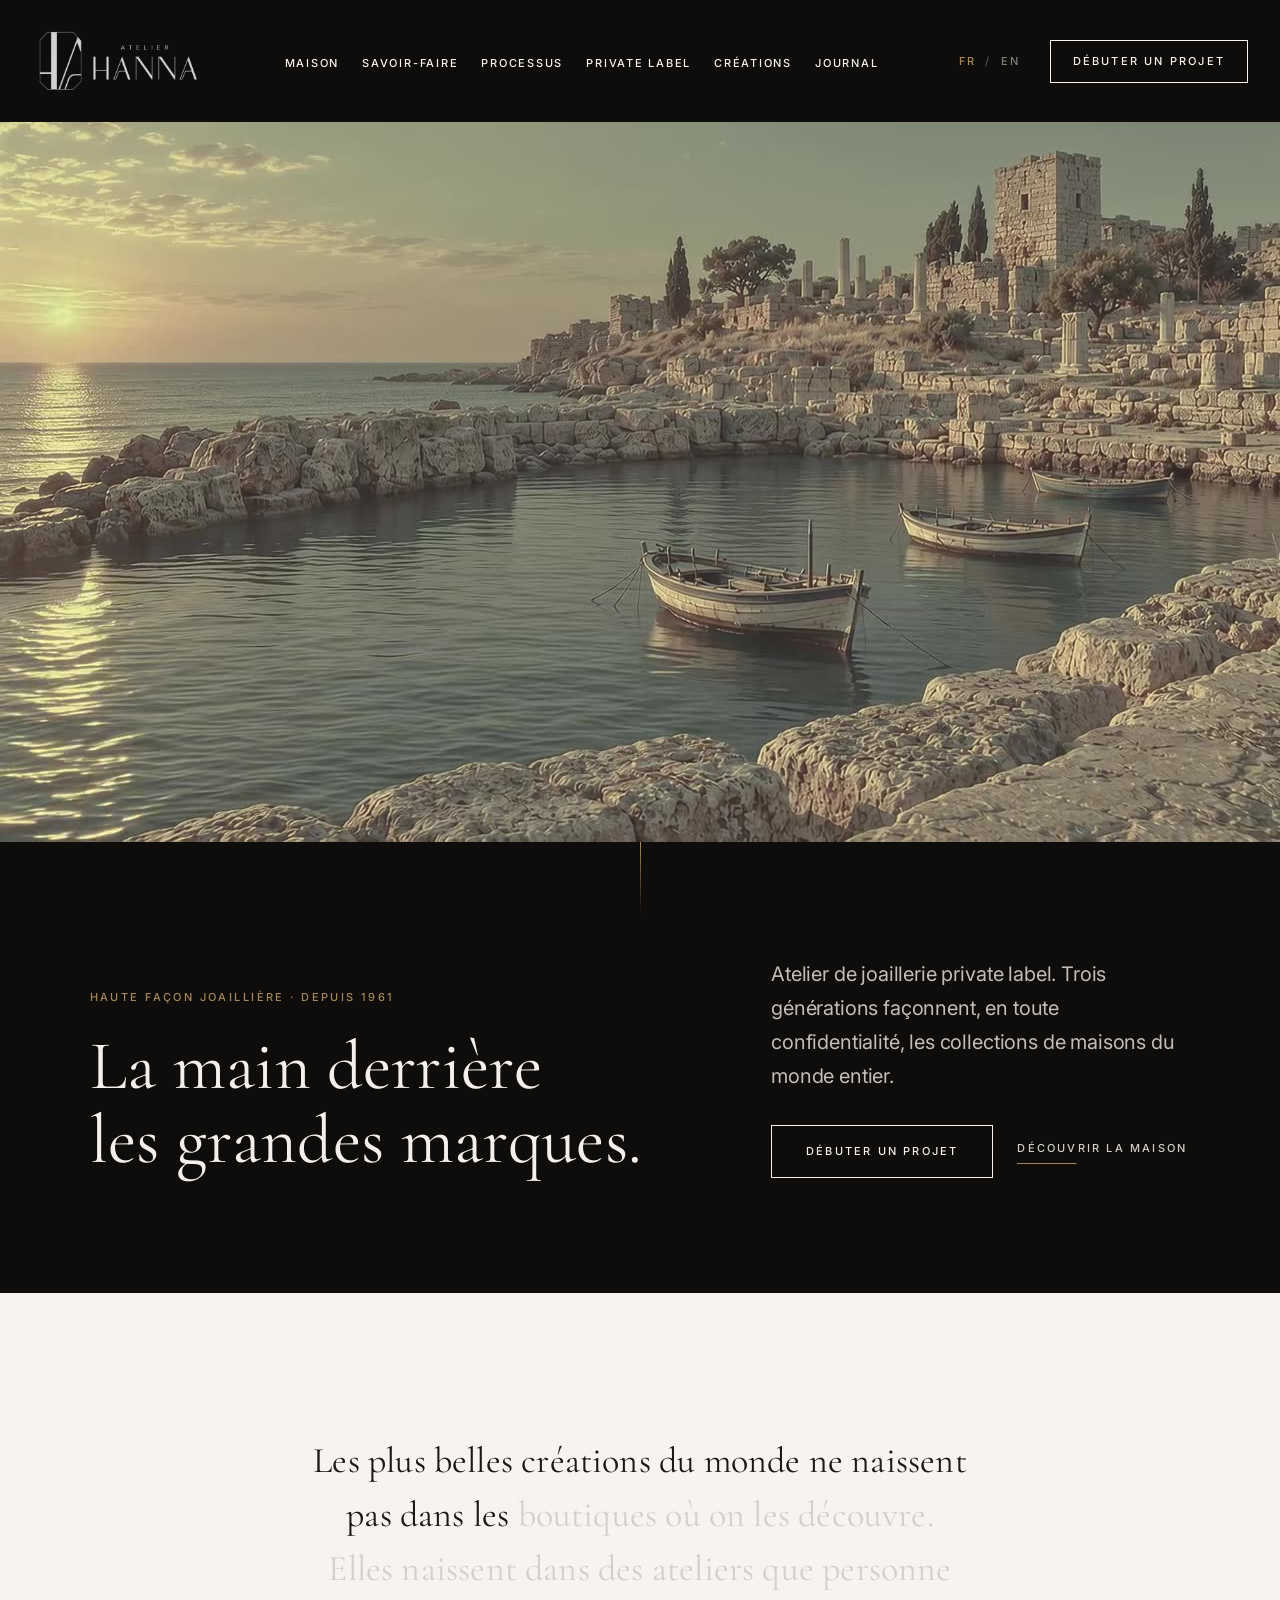
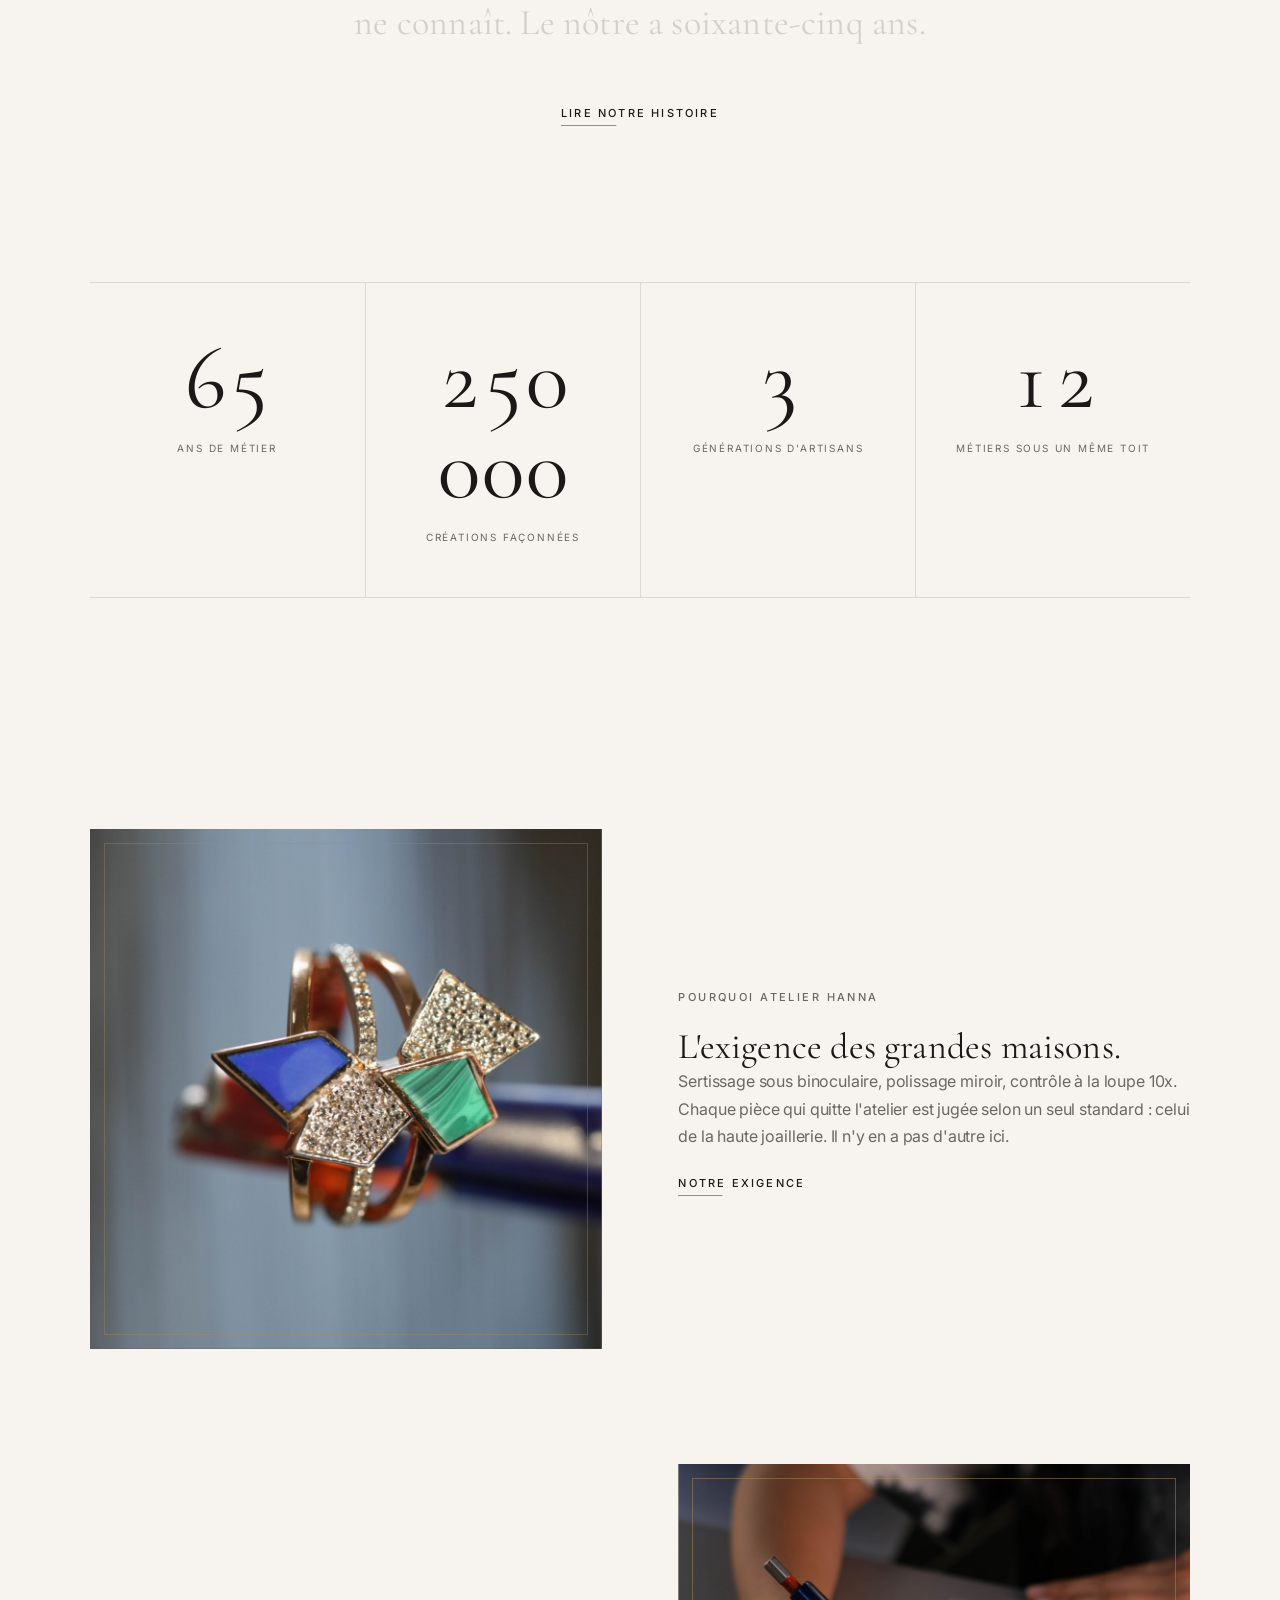
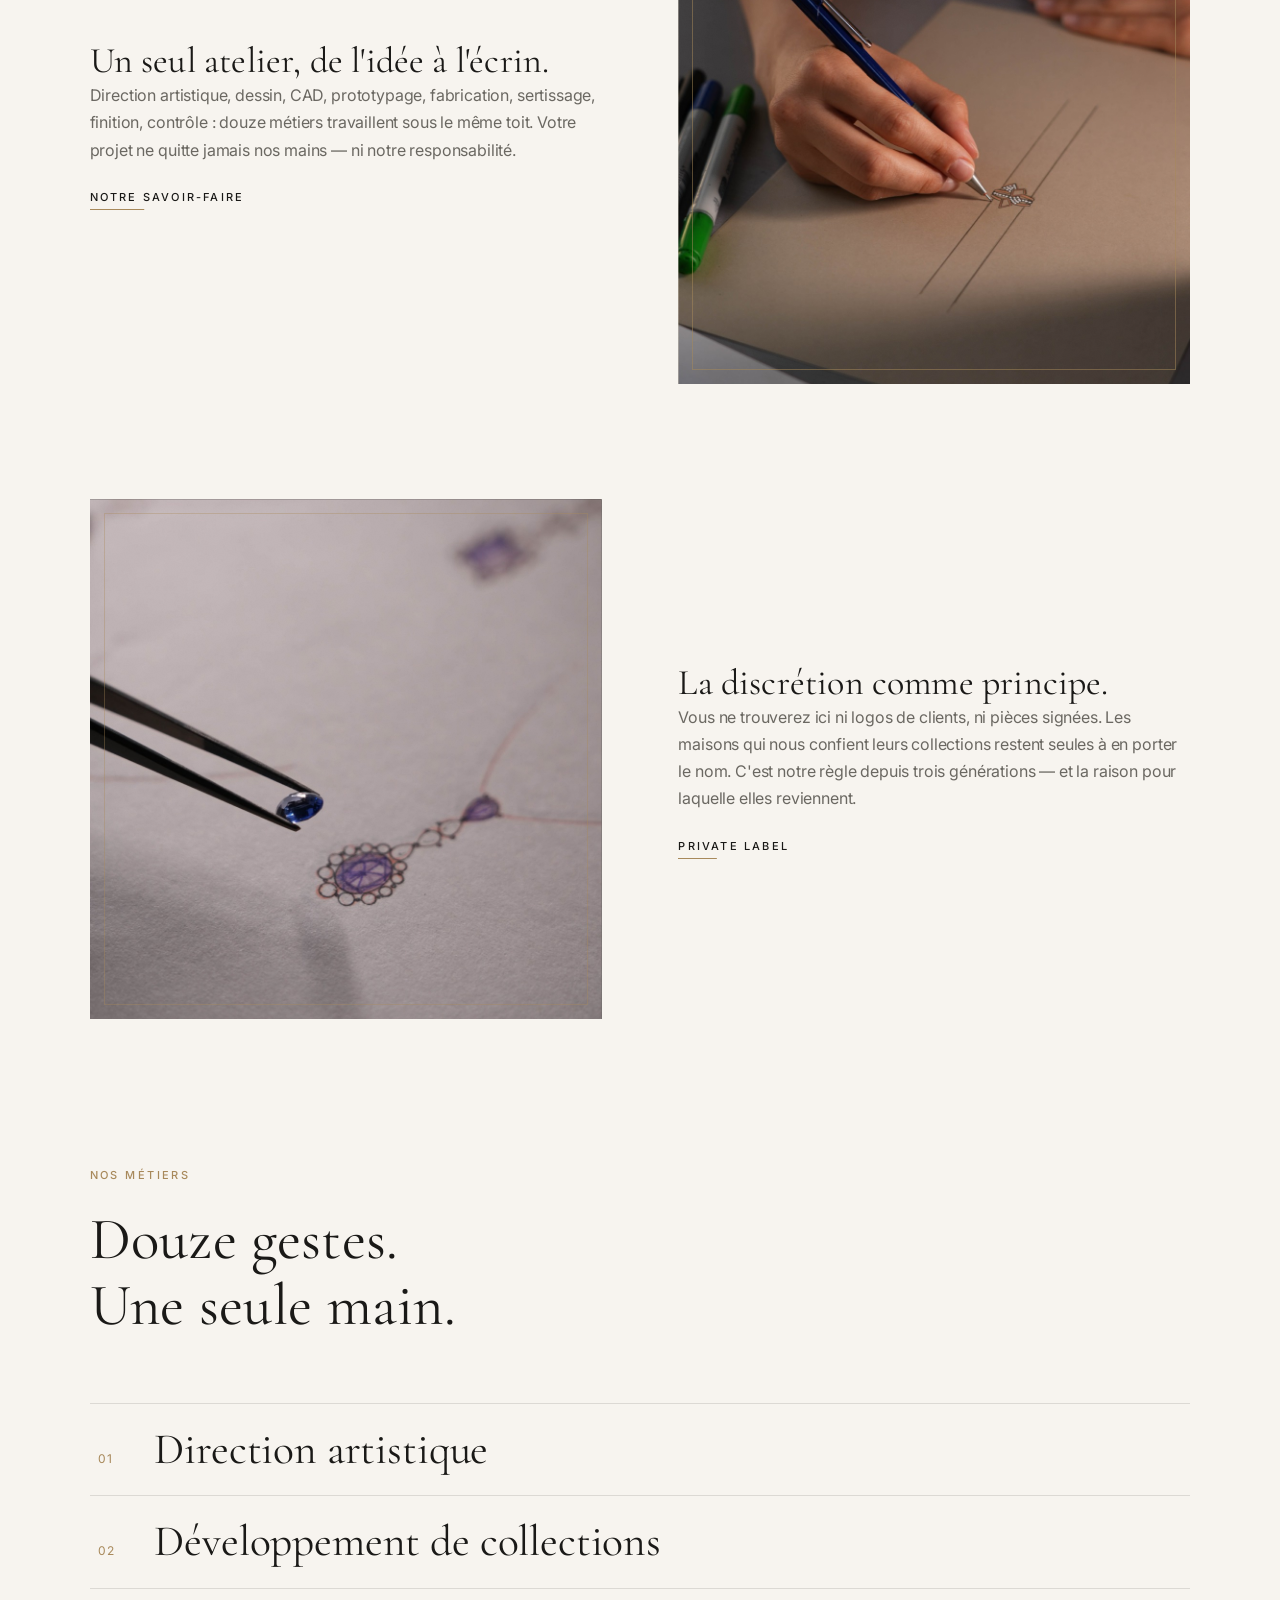
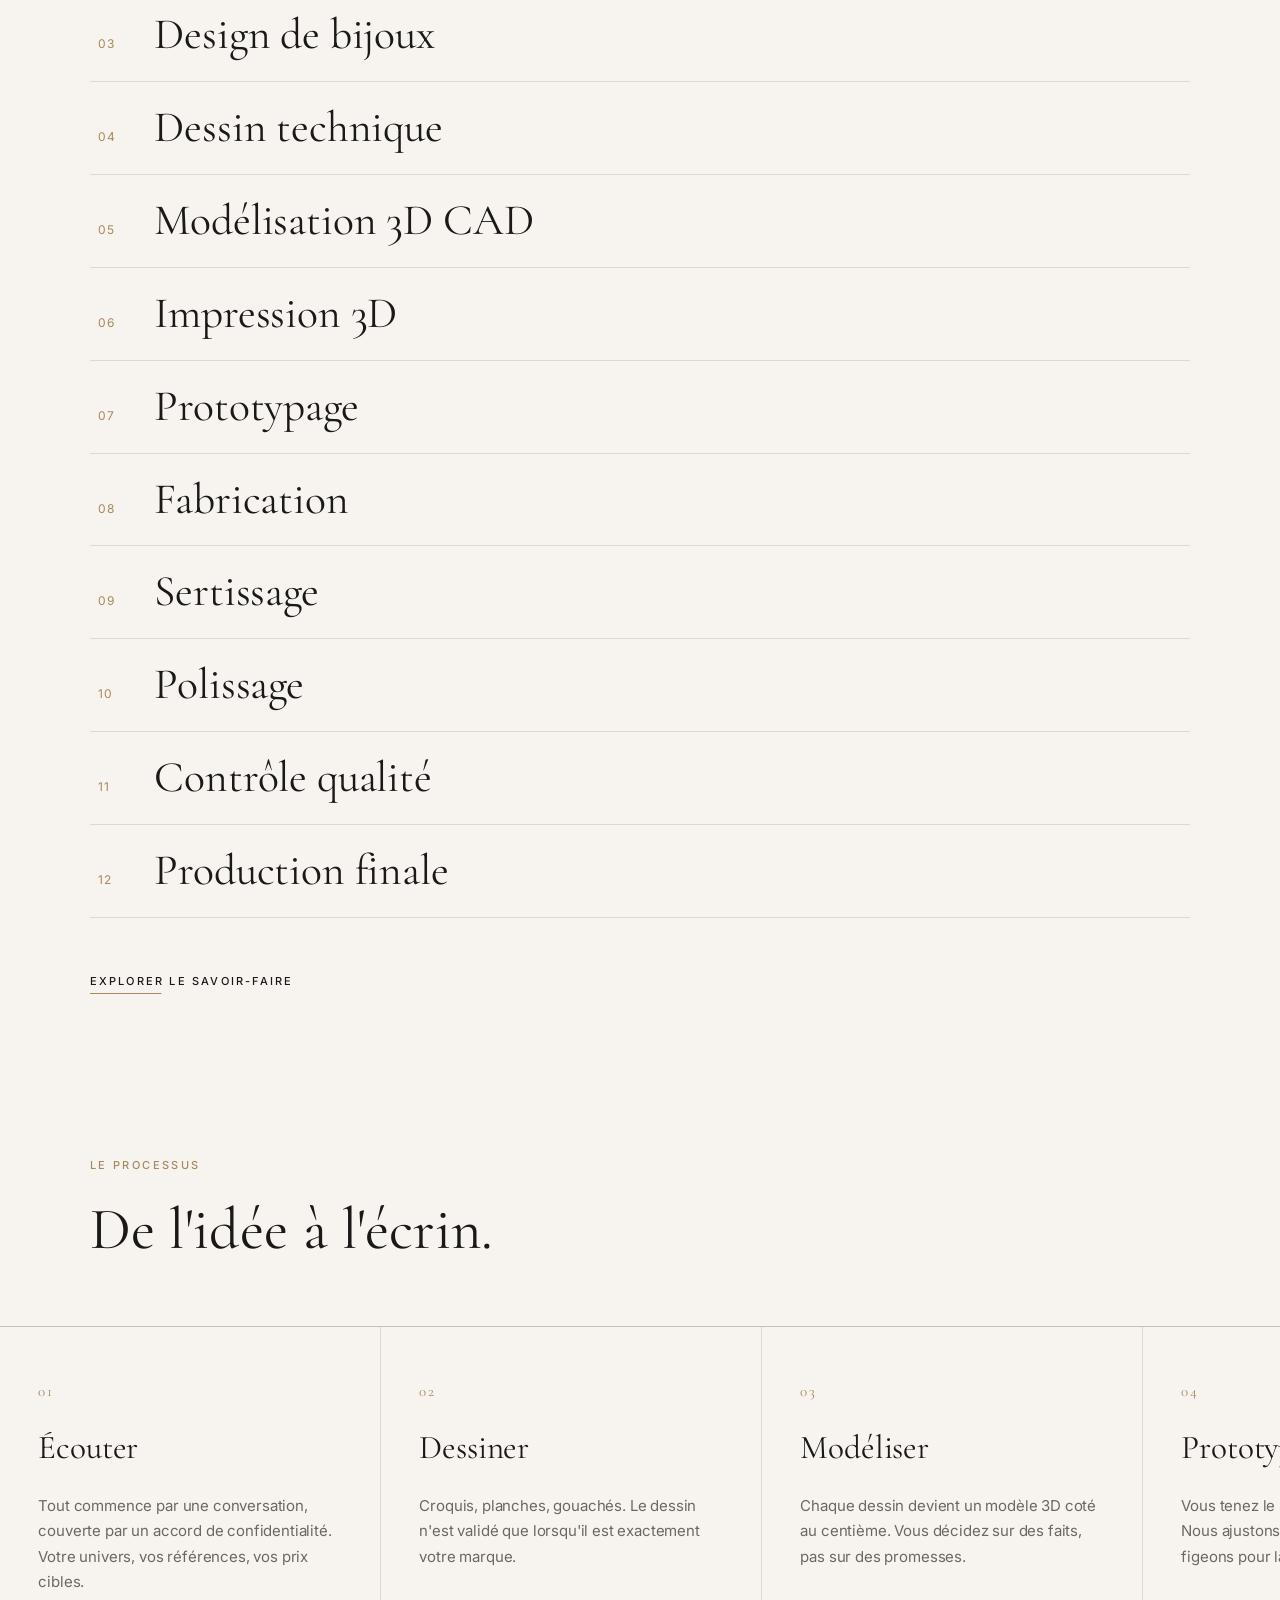
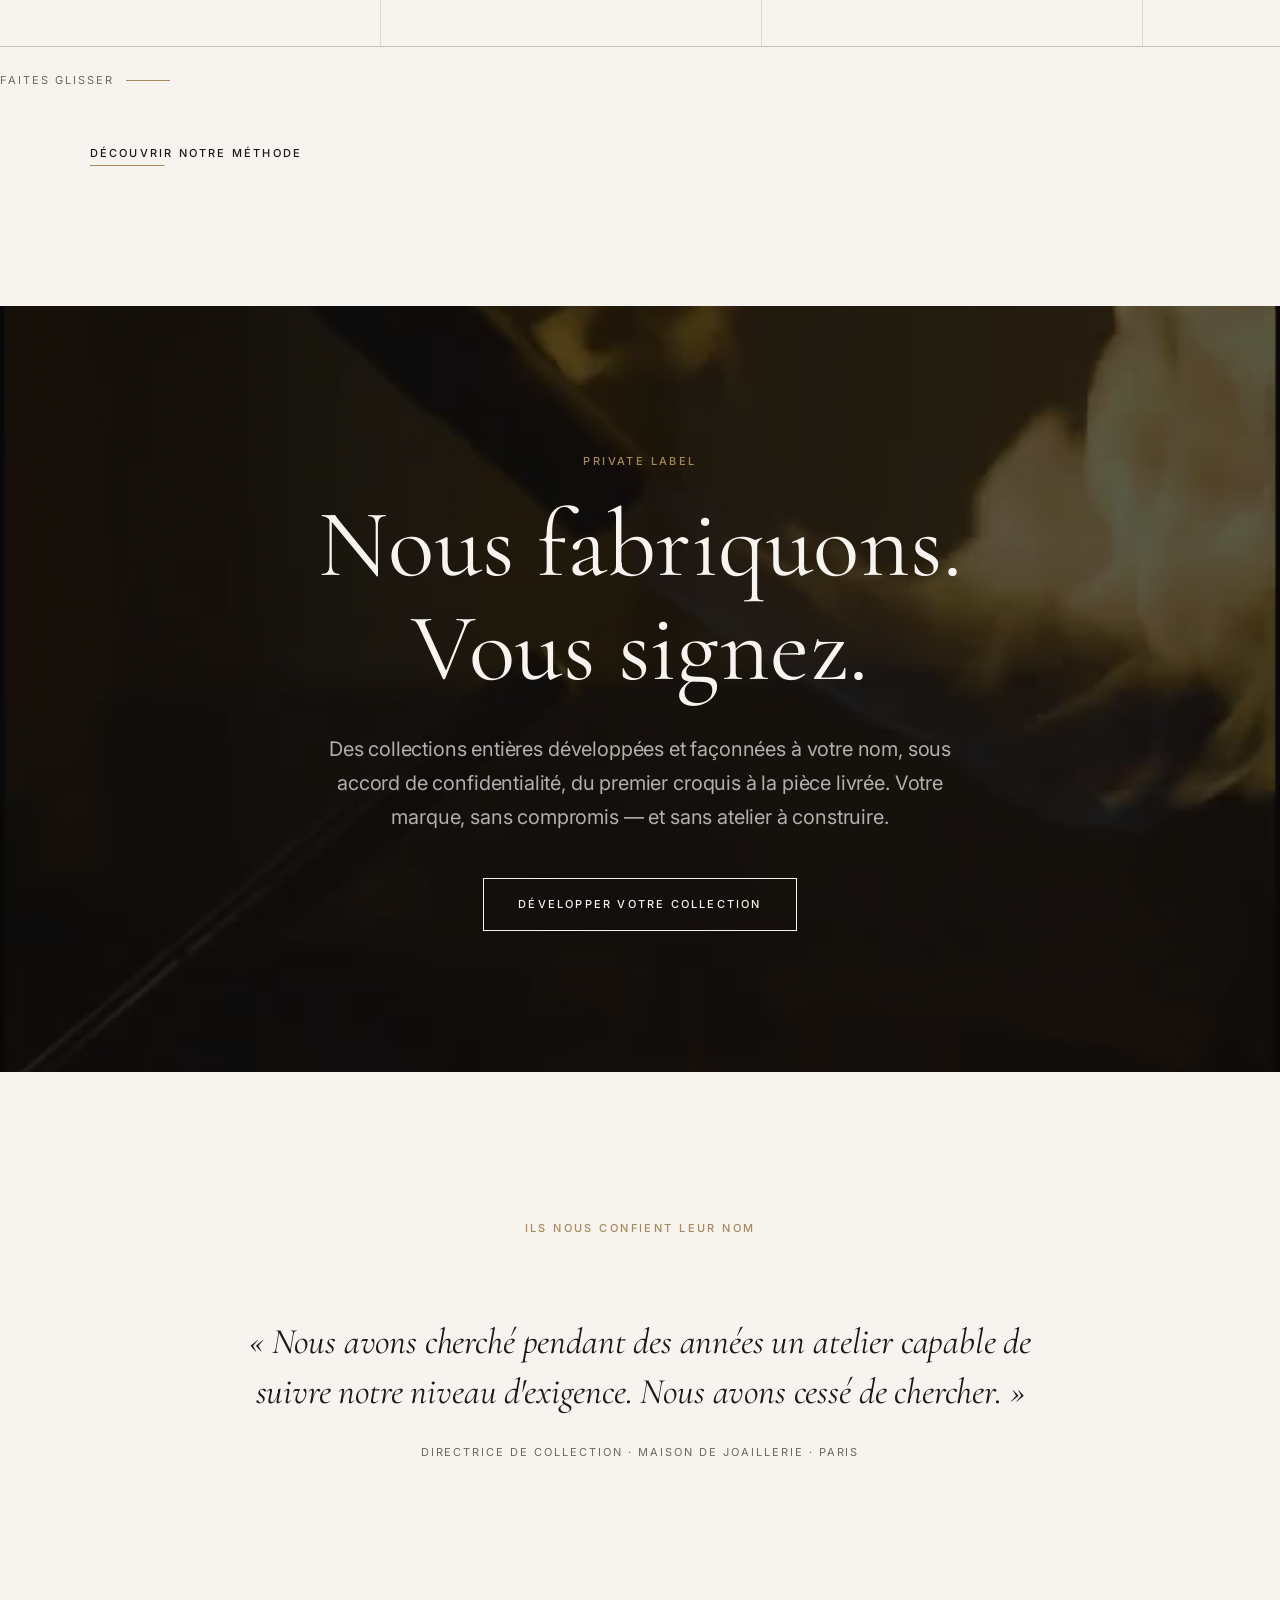
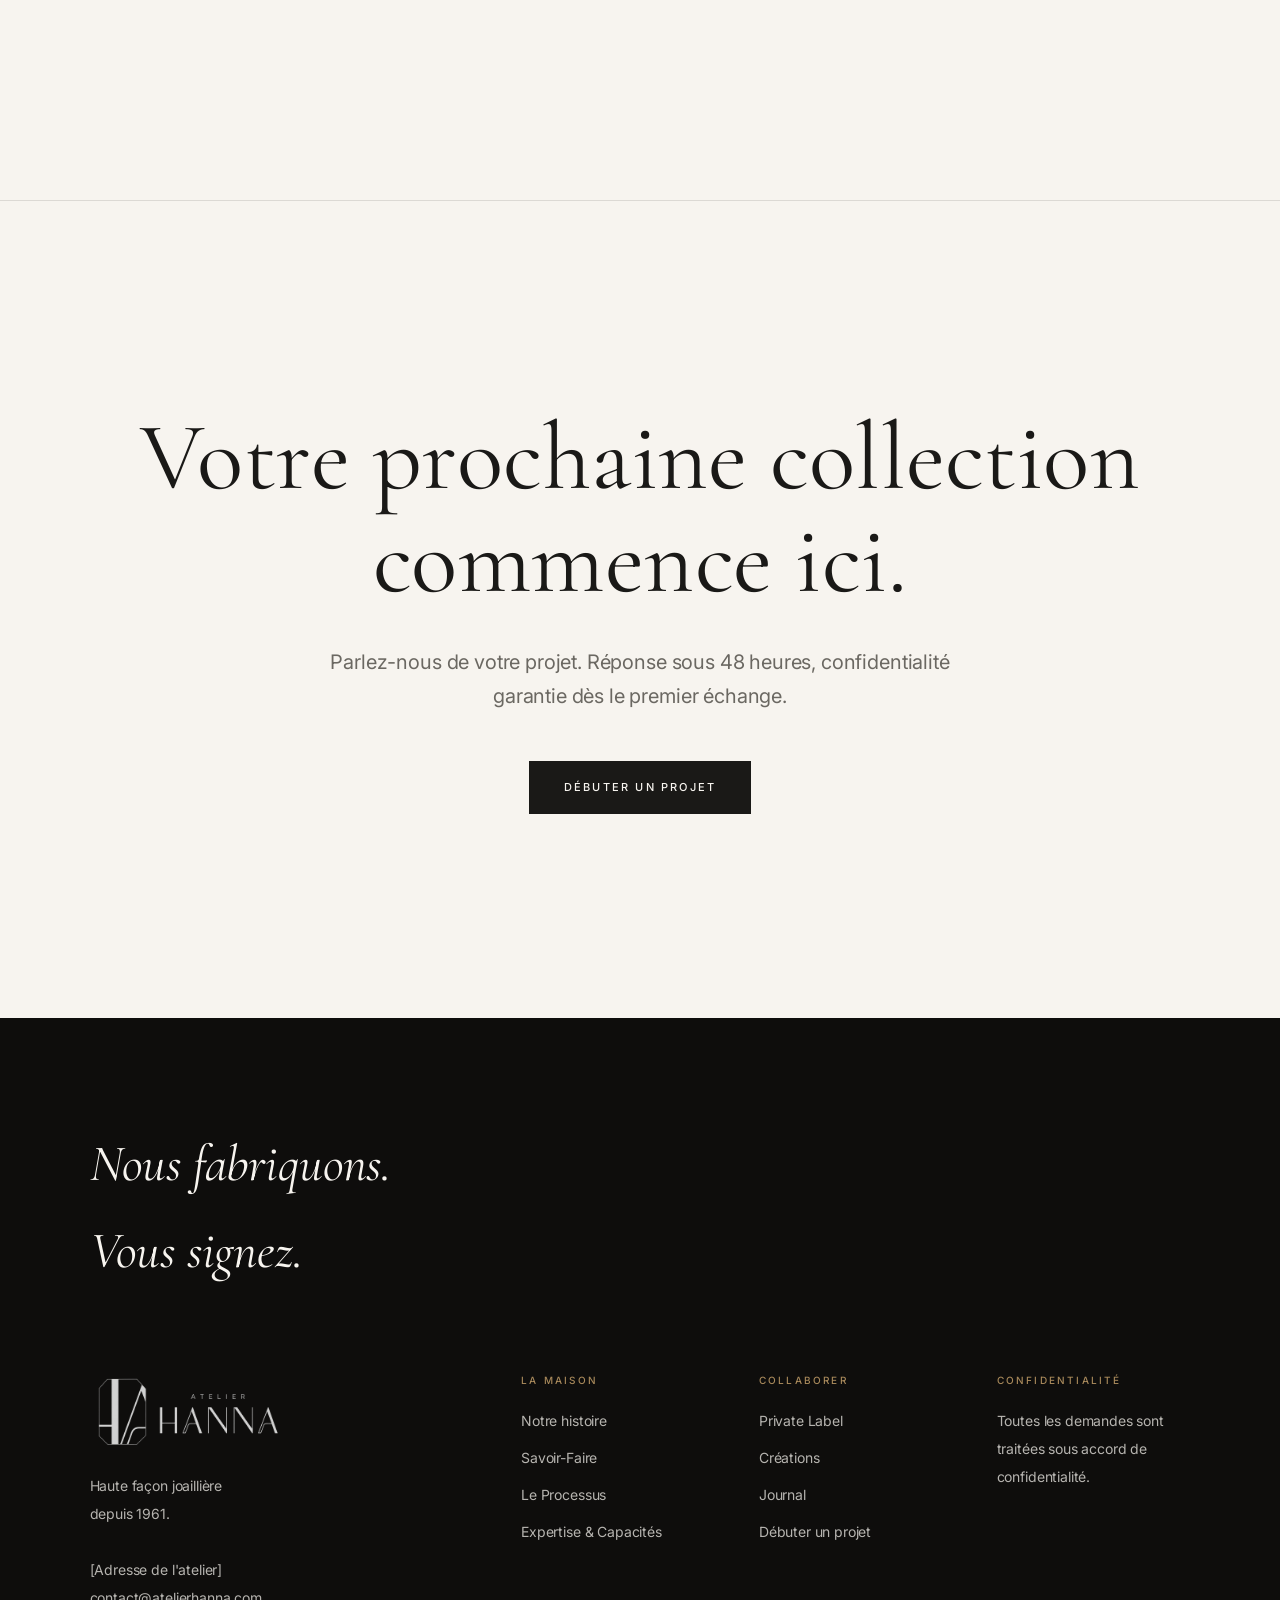
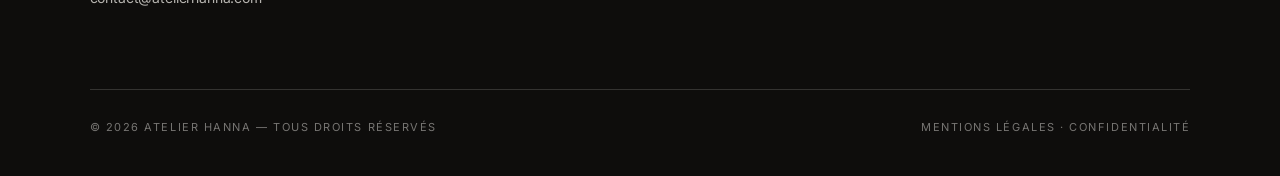
==== commit 7344b8ba: "12 gestes video integreé" ====
--- a/index.html
+++ b/index.html
@@ -14,7 +14,7 @@
 <link rel="preconnect" href="https://fonts.gstatic.com" crossorigin>
 <link rel="stylesheet" href="https://fonts.googleapis.com/css2?family=Cormorant+Garamond:ital,wght@0,300;0,400;0,500;1,400;1,500&family=Inter:wght@400;500;600&display=swap" media="print" onload="this.media='all'">
 <noscript><link rel="stylesheet" href="https://fonts.googleapis.com/css2?family=Cormorant+Garamond:ital,wght@0,300;0,400;0,500;1,400;1,500&family=Inter:wght@400;500;600&display=swap"></noscript>
-<link rel="stylesheet" href="/assets/css/style.css?v=6">
+<link rel="stylesheet" href="/assets/css/style.css?v=7">
 <script type="application/ld+json">
 {"@context":"https://schema.org","@type":"Organization","name":"Atelier Hanna",
 "description":"Private label fine jewelry manufacturer — design, CAD, prototyping, setting and production under one roof since 1961.",
@@ -277,6 +277,6 @@
   </div>
 </footer>
 
-<script src="/assets/js/main.js?v=6" defer></script>
+<script src="/assets/js/main.js?v=7" defer></script>
 </body>
 </html>
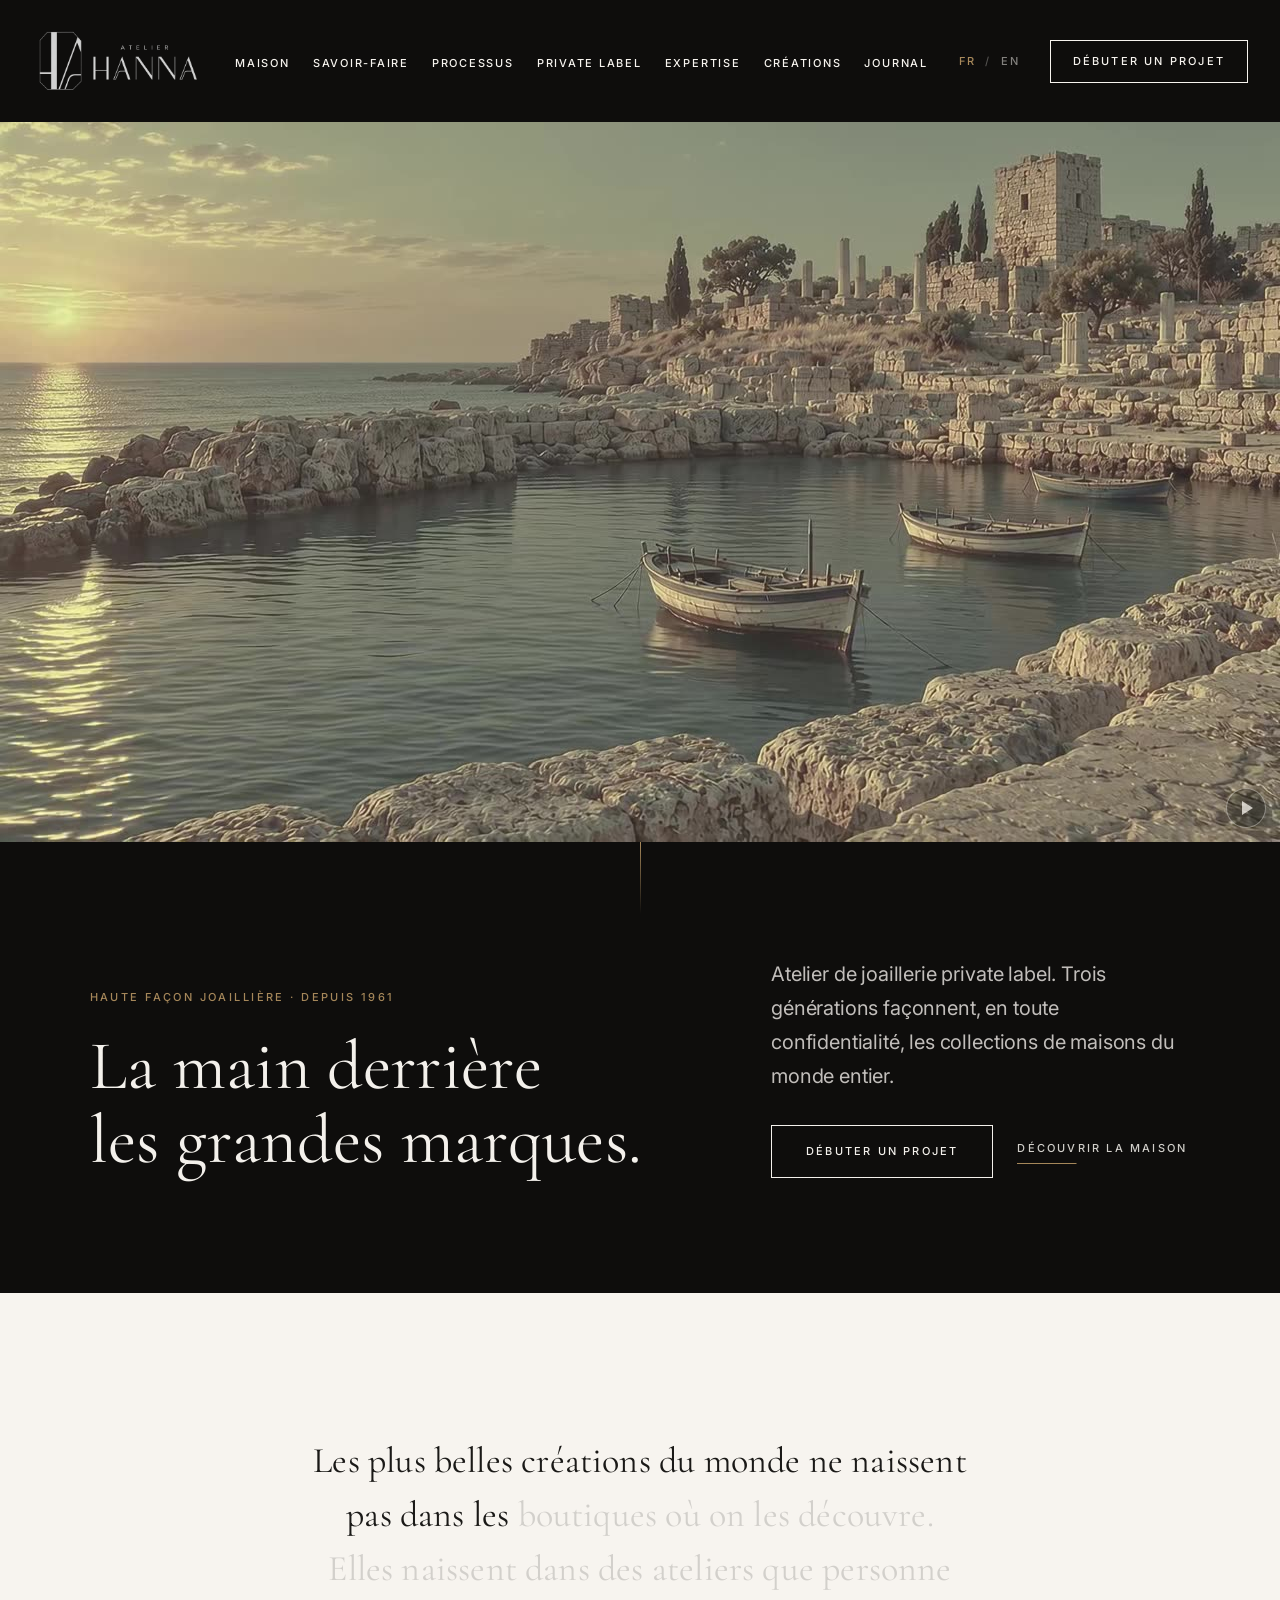
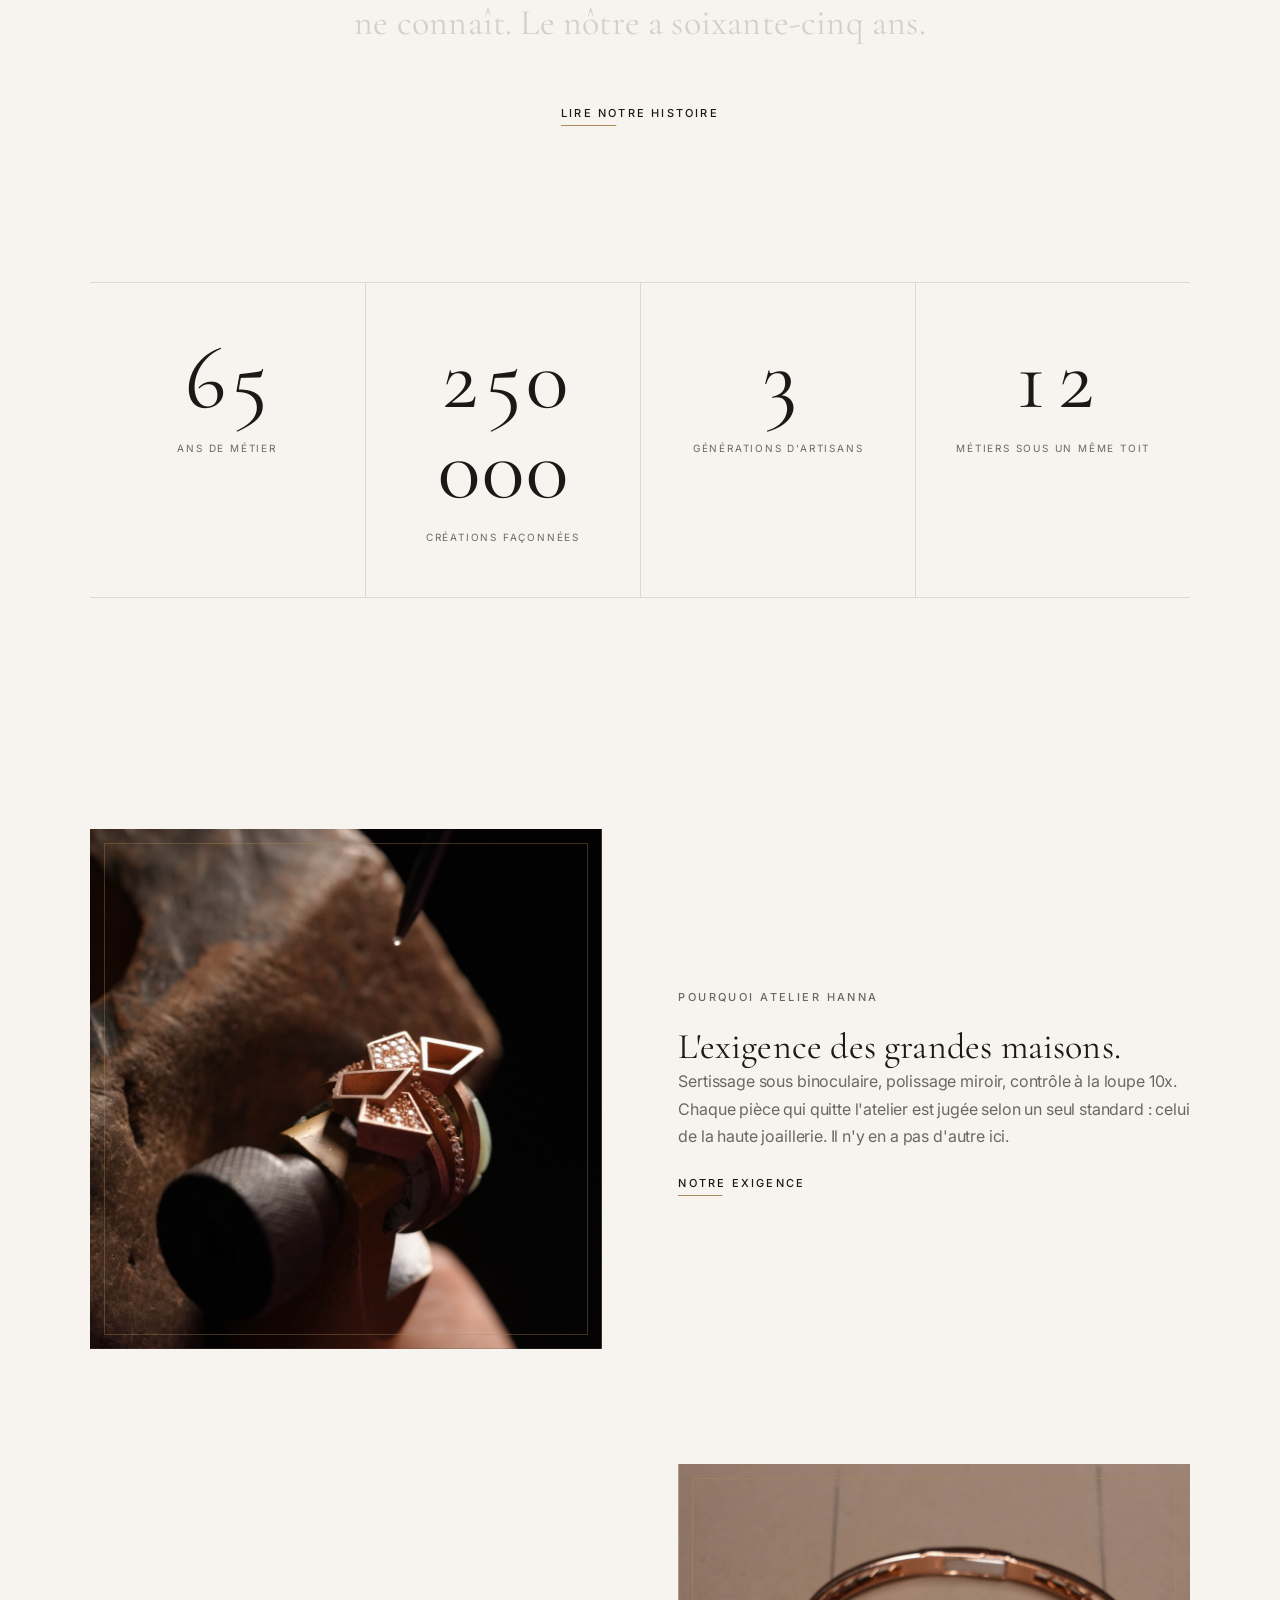
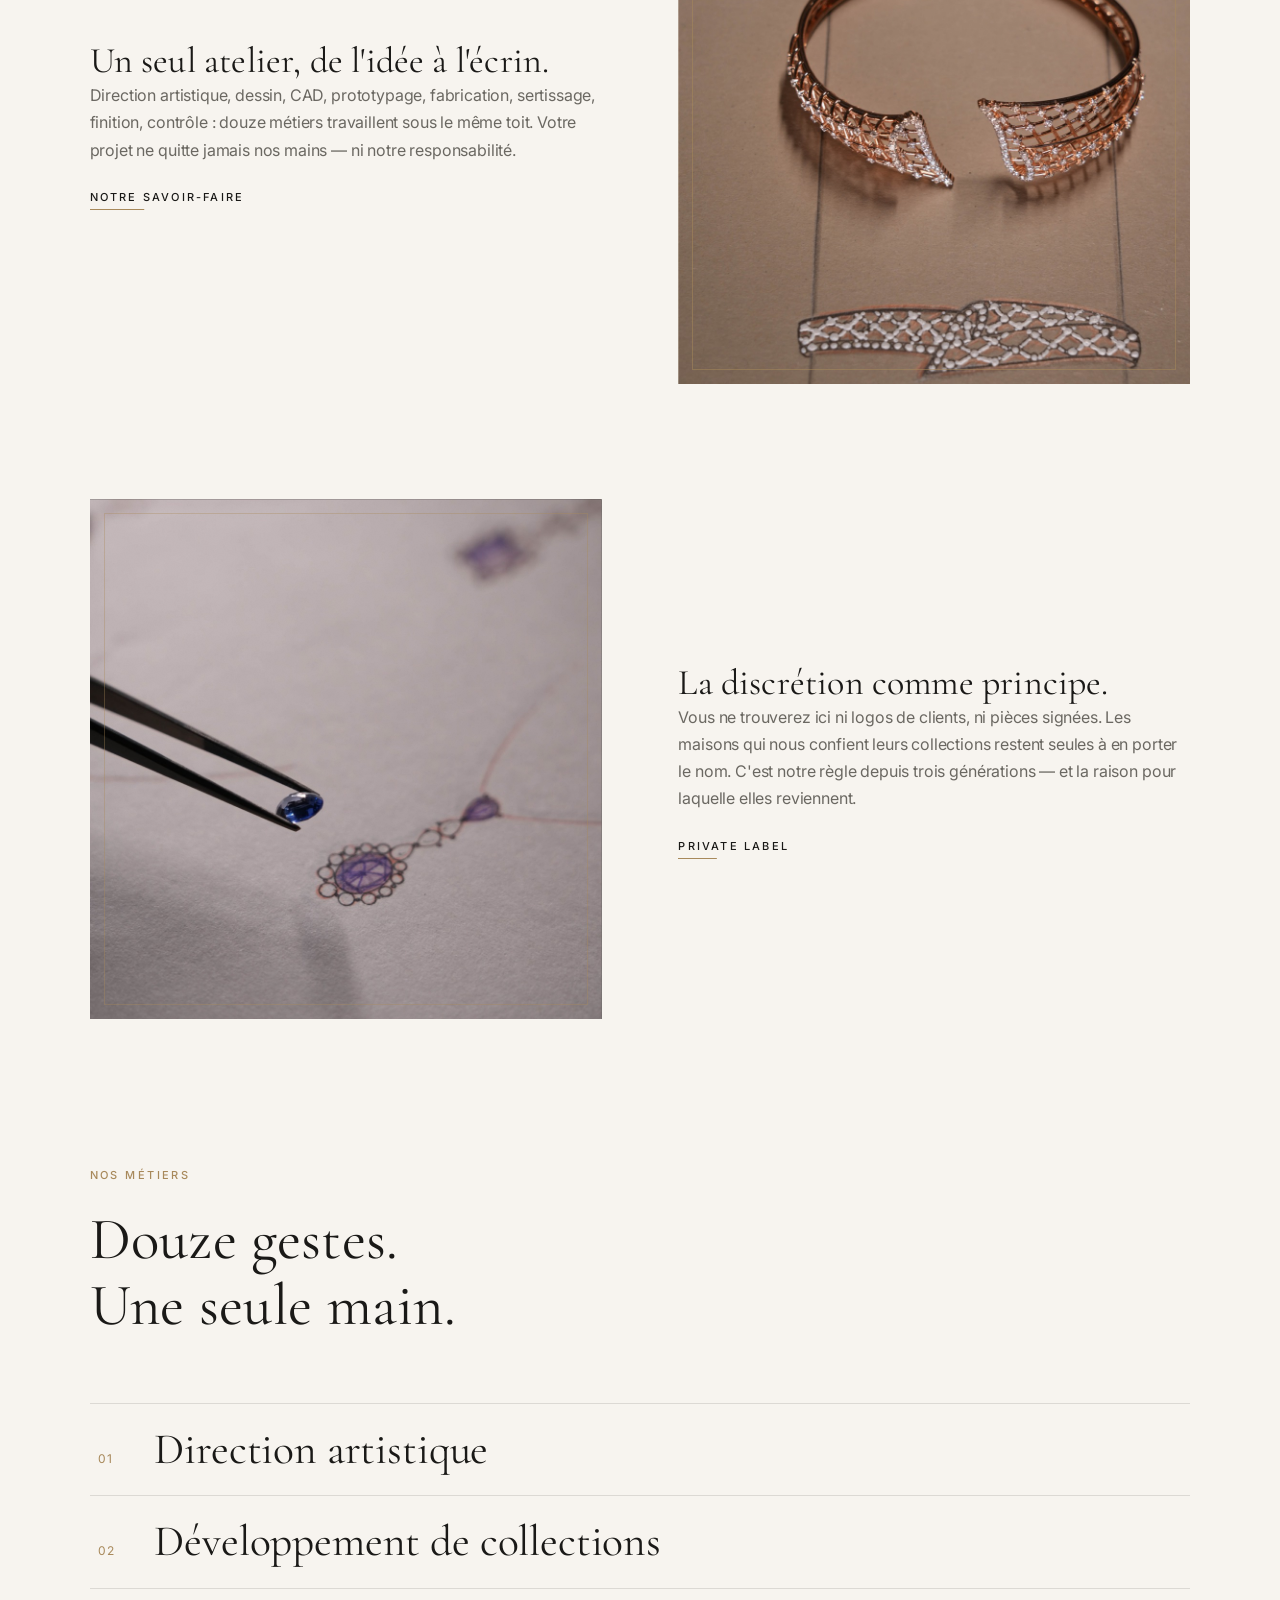
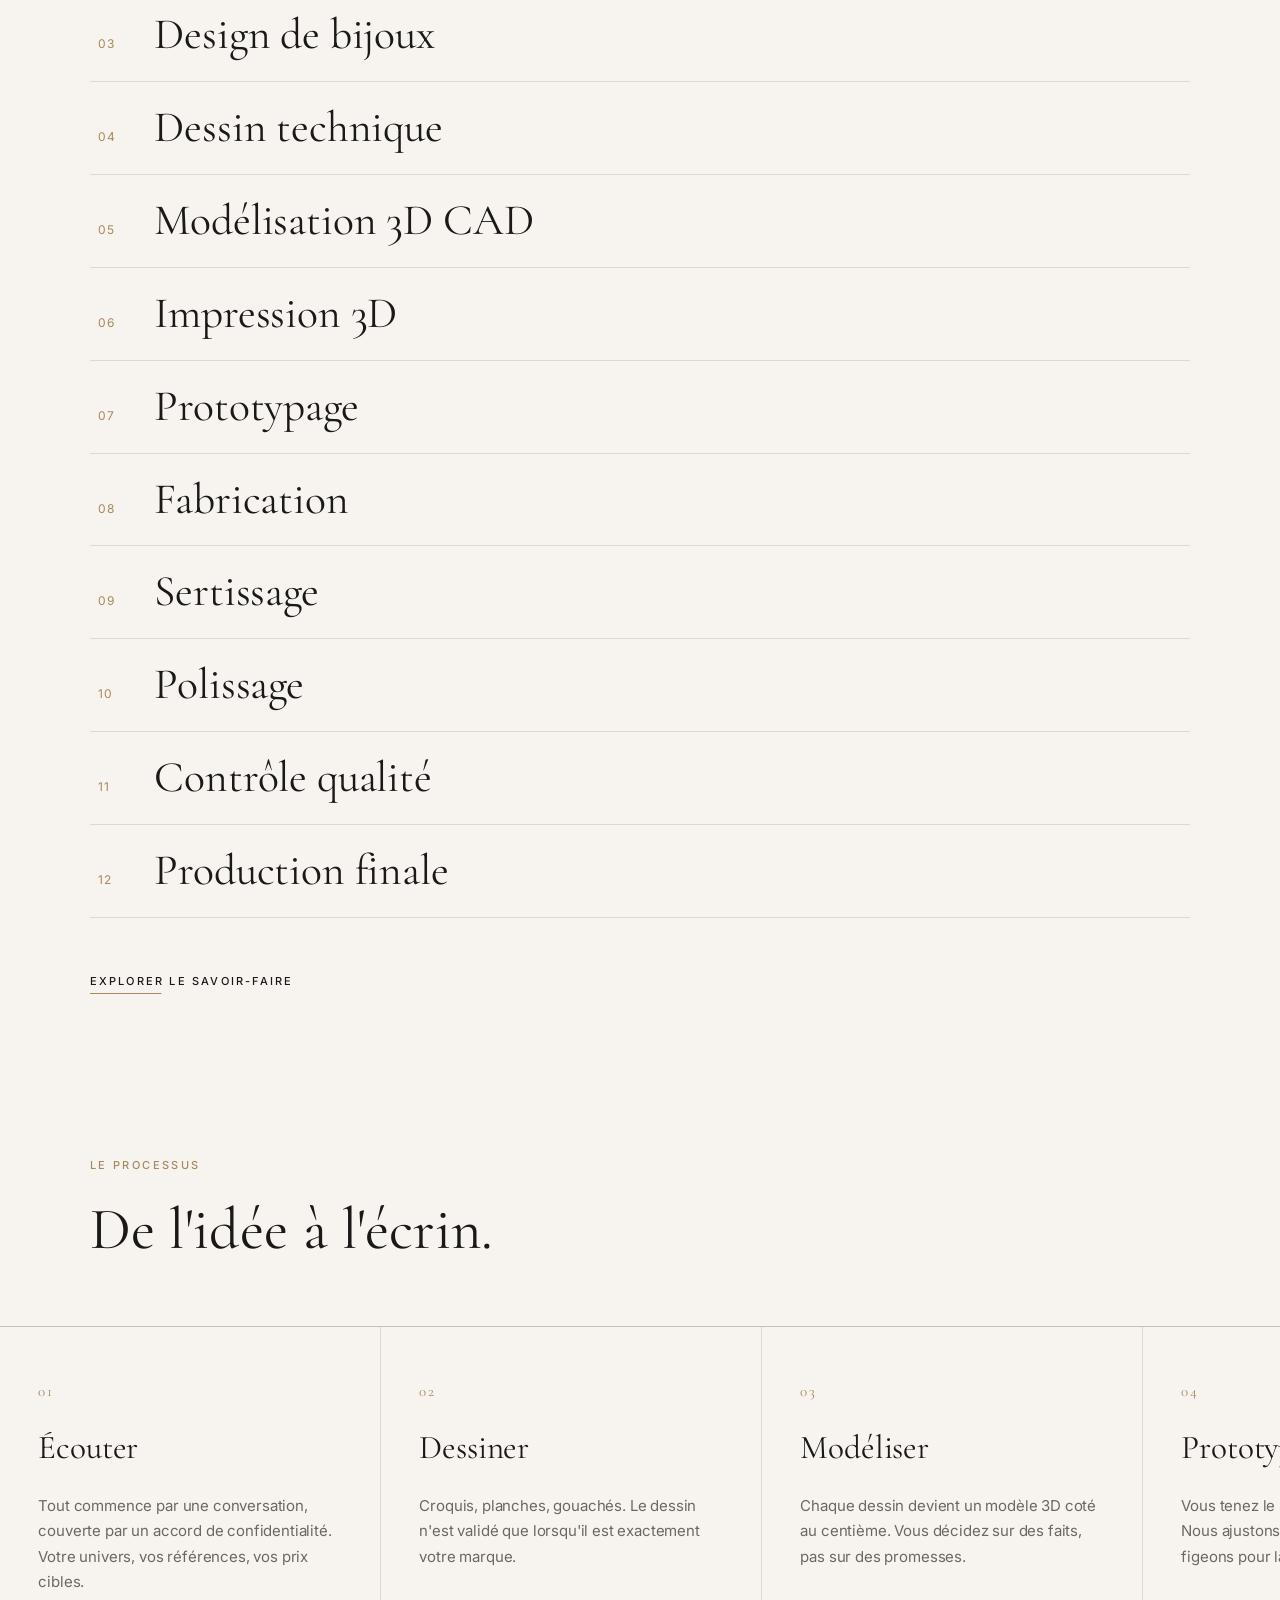
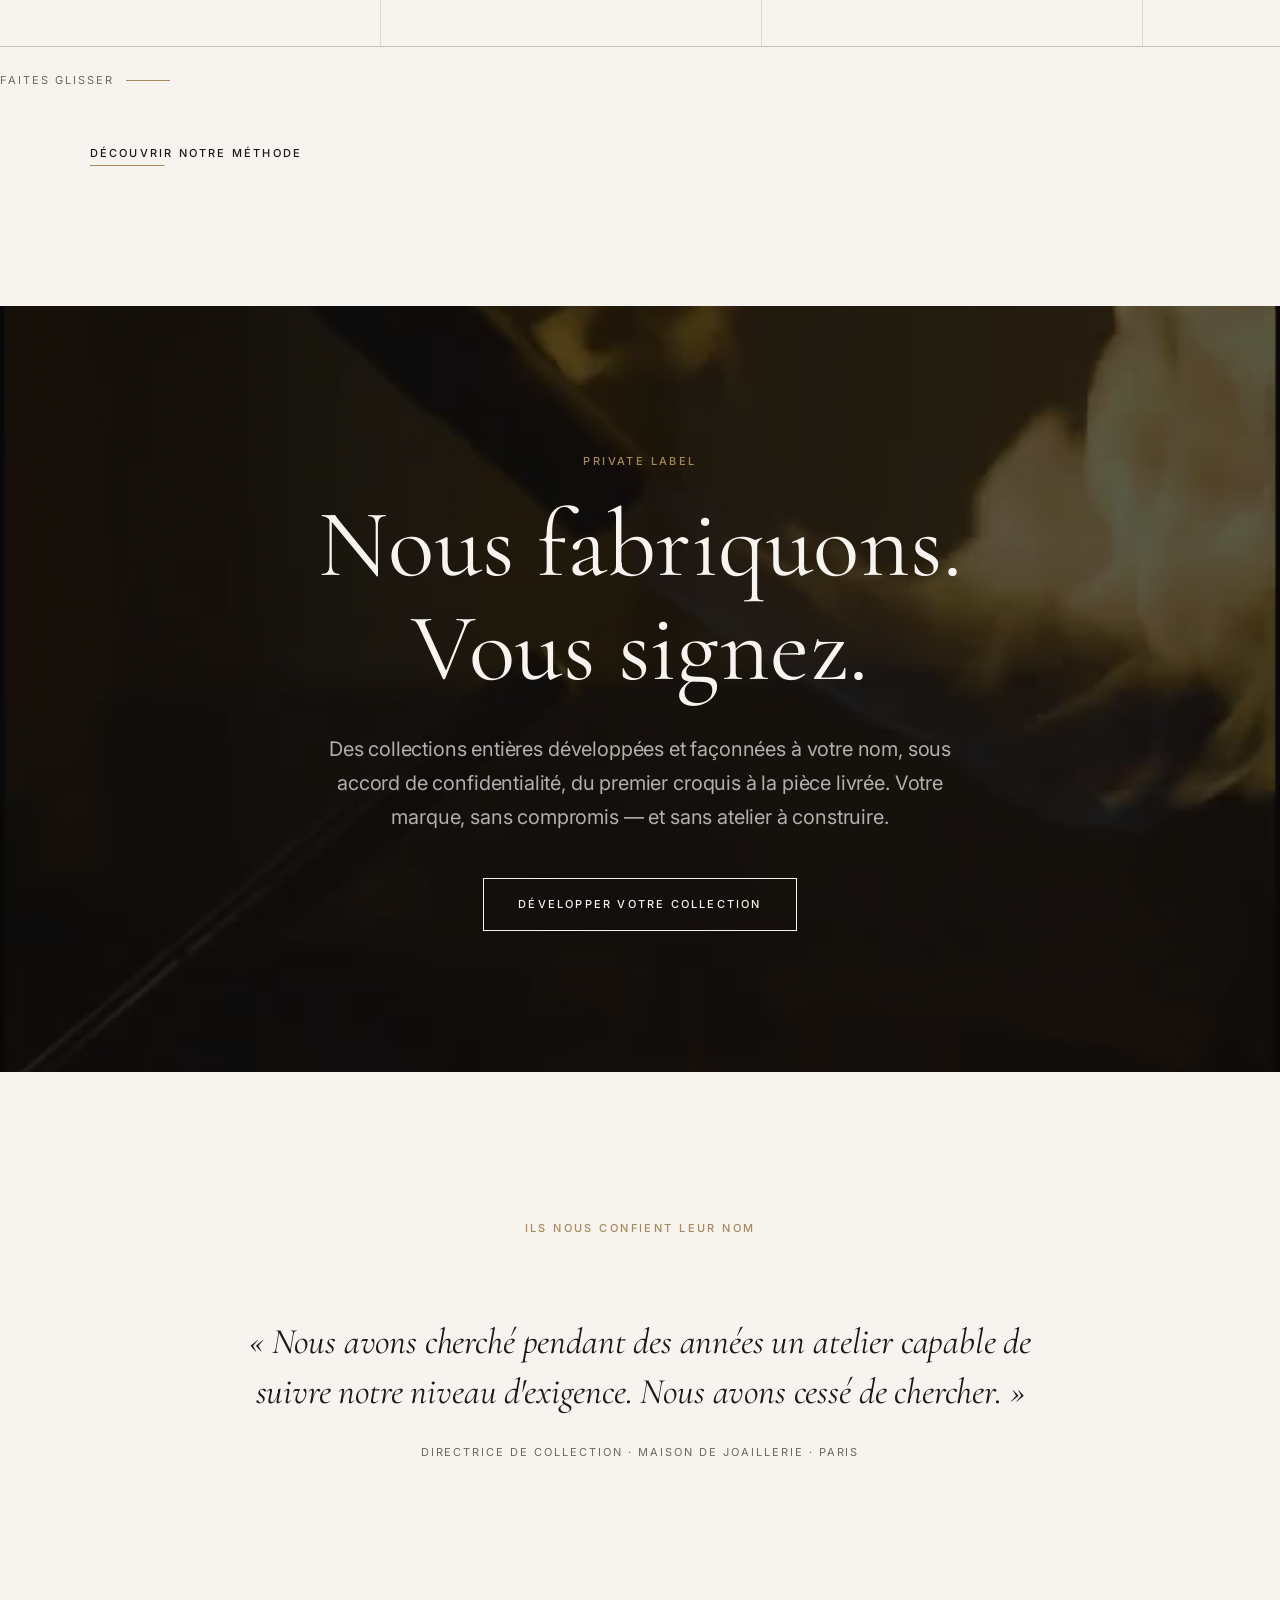
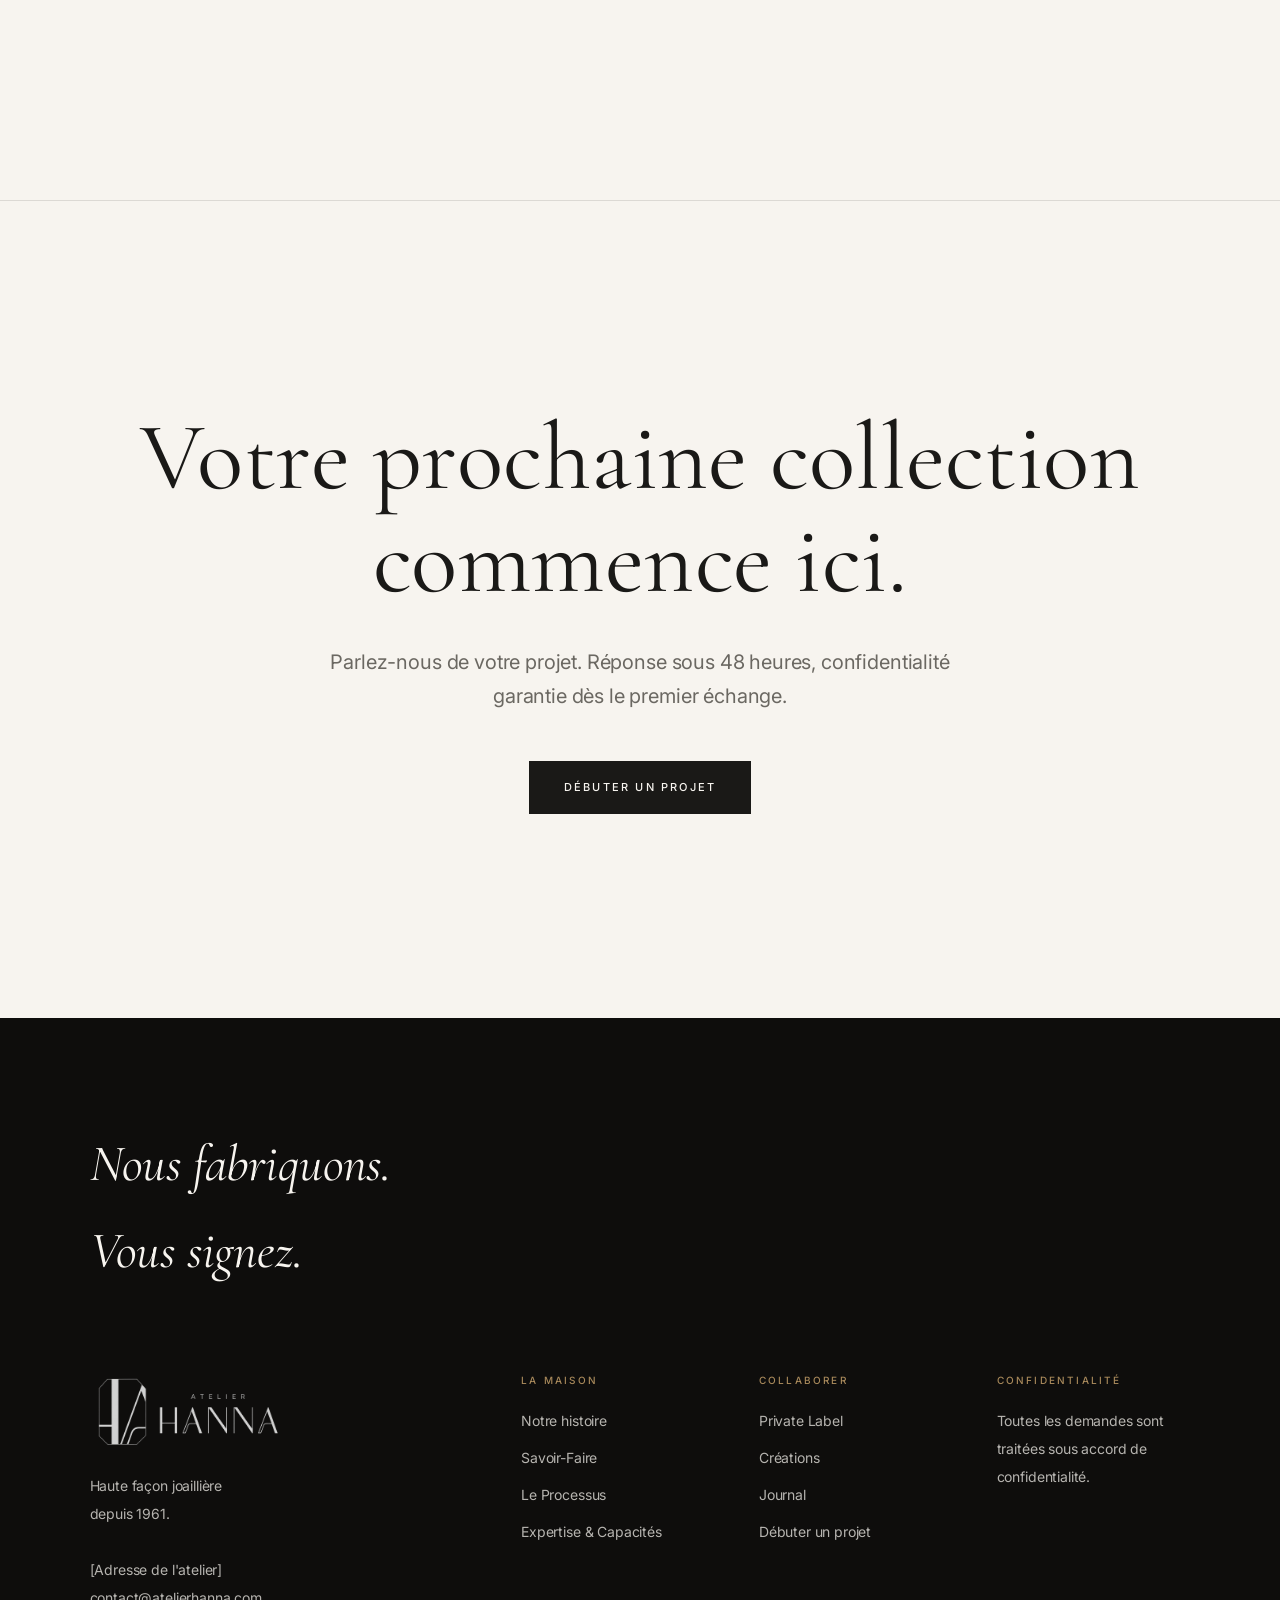
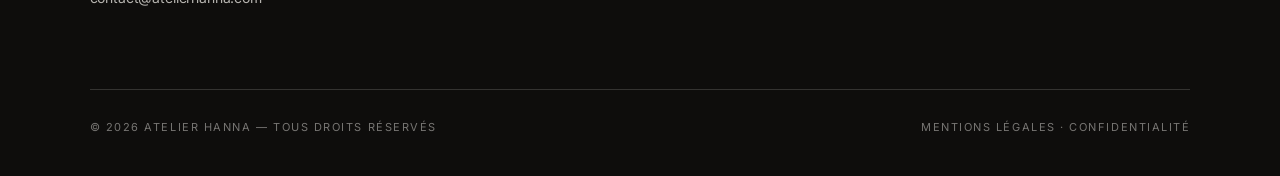
==== commit c8c347ab: "correction audit ok" ====
--- a/index.html
+++ b/index.html
@@ -14,7 +14,7 @@
 <link rel="preconnect" href="https://fonts.gstatic.com" crossorigin>
 <link rel="stylesheet" href="https://fonts.googleapis.com/css2?family=Cormorant+Garamond:ital,wght@0,300;0,400;0,500;1,400;1,500&family=Inter:wght@400;500;600&display=swap" media="print" onload="this.media='all'">
 <noscript><link rel="stylesheet" href="https://fonts.googleapis.com/css2?family=Cormorant+Garamond:ital,wght@0,300;0,400;0,500;1,400;1,500&family=Inter:wght@400;500;600&display=swap"></noscript>
-<link rel="stylesheet" href="/assets/css/style.css?v=7">
+<link rel="stylesheet" href="/assets/css/style.css?v=8">
 <script type="application/ld+json">
 {"@context":"https://schema.org","@type":"Organization","name":"Atelier Hanna",
 "description":"Private label fine jewelry manufacturer — design, CAD, prototyping, setting and production under one roof since 1961.",
@@ -31,6 +31,7 @@
       <li><a href="/savoir-faire/">Savoir-Faire</a></li>
       <li><a href="/processus/">Processus</a></li>
       <li><a href="/private-label/">Private Label</a></li>
+      <li><a href="/expertise/">Expertise</a></li>
       <li><a href="/creations/">Créations</a></li>
       <li><a href="/journal/">Journal</a></li>
     </ul>
@@ -56,7 +57,7 @@
      propres textes), le titre du site arrive juste en dessous. -->
 <section class="hero-film">
   <div class="hero-film-frame">
-    <video autoplay muted loop playsinline preload="metadata" poster="/assets/img/histoire-hanna-poster.jpg" aria-label="L’histoire d’Atelier Hanna, de 1961 à aujourd’hui">
+    <video data-pausable autoplay muted loop playsinline preload="metadata" poster="/assets/img/histoire-hanna-poster.jpg" aria-label="L’histoire d’Atelier Hanna, de 1961 à aujourd’hui">
       <!-- Le navigateur prend la première source qu'il sait lire :
            - mobile/tablette (≤ 820 px) : 720p, plus léger ;
            - ordinateur : 1080p.
@@ -111,7 +112,7 @@
 <section>
   <div class="container">
     <div class="alt">
-      <div class="alt-media" data-reveal="clip"><div class="ph t-or tall"><img class="real" src="/assets/img/sertissage-etau.jpg" alt="Sertissage sous binoculaire à l'atelier" loading="lazy"></div></div>
+      <div class="alt-media" data-reveal="clip"><div class="ph t-or tall"><img class="real" src="/assets/img/bague-pierres.jpg" alt="Sertissage d'une bague tenue en étau" loading="lazy"></div></div>
       <div class="txt" data-reveal>
         <p class="eyebrow">Pourquoi Atelier Hanna</p>
         <h2 class="d3">L'exigence des grandes maisons.</h2>
@@ -120,7 +121,7 @@
       </div>
     </div>
     <div class="alt flip">
-      <div class="alt-media" data-reveal="clip"><div class="ph t-papier tall"><img class="real" src="/assets/img/gouache-collier.jpg" alt="Collier posé sur son dessin gouaché" loading="lazy"></div></div>
+      <div class="alt-media" data-reveal="clip"><div class="ph t-papier tall"><img class="real" src="/assets/img/fonte-creuset.jpg" alt="Jonc ajouré posé sur son dessin" loading="lazy"></div></div>
       <div class="txt" data-reveal>
         <h2 class="d3">Un seul atelier, de l'idée à l'écrin.</h2>
         <p>Direction artistique, dessin, CAD, prototypage, fabrication, sertissage, finition, contrôle&nbsp;: douze métiers travaillent sous le même toit. Votre projet ne quitte jamais nos mains — ni notre responsabilité.</p>
@@ -128,7 +129,7 @@
       </div>
     </div>
     <div class="alt">
-      <div class="alt-media" data-reveal="clip"><div class="ph t-velours tall"><img class="real" src="/assets/img/ecrin-hanna.jpg" alt="Écrin signé Hanna" loading="lazy"></div></div>
+      <div class="alt-media" data-reveal="clip"><div class="ph t-velours tall"><img class="real" src="/assets/img/ecrin-hanna.jpg" alt="Saphir présenté sur le dessin d'un pendentif" loading="lazy"></div></div>
       <div class="txt" data-reveal>
         <h2 class="d3">La discrétion comme principe.</h2>
         <p>Vous ne trouverez ici ni logos de clients, ni pièces signées. Les maisons qui nous confient leurs collections restent seules à en porter le nom. C'est notre règle depuis trois générations — et la raison pour laquelle elles reviennent.</p>
@@ -146,18 +147,18 @@
       <h2 class="d2">Douze gestes.<br>Une seule main.</h2>
     </div>
     <ul class="metier-list" data-reveal>
-      <li data-tone="t-papier" data-label="Direction artistique" data-img="/assets/img/gouache-collier.jpg"><a href="/savoir-faire/#creer"><span class="num">01</span>Direction artistique</a></li>
-      <li data-tone="t-papier" data-label="Développement de collections" data-img="/assets/img/bague-finie.jpg"><a href="/savoir-faire/#creer"><span class="num">02</span>Développement de collections</a></li>
-      <li data-tone="t-papier" data-label="Design de bijoux · gouaché" data-img="/assets/img/dessin-encrage.jpg"><a href="/savoir-faire/#creer"><span class="num">03</span>Design de bijoux</a></li>
-      <li data-tone="t-papier" data-label="Dessin technique" data-img="/assets/img/outils-plan.jpg"><a href="/savoir-faire/#creer"><span class="num">04</span>Dessin technique</a></li>
-      <li data-tone="t-cire" data-label="Modélisation 3D CAD" data-img="/assets/img/bague-cire-crayon.jpg"><a href="/savoir-faire/#developper"><span class="num">05</span>Modélisation 3D CAD</a></li>
-      <li data-tone="t-cire" data-label="Impression 3D · cires calcinables" data-img="/assets/img/piece-cire.jpg"><a href="/savoir-faire/#developper"><span class="num">06</span>Impression 3D</a></li>
-      <li data-tone="t-cire" data-label="Prototypage" data-img="/assets/img/bague-doigts.jpg"><a href="/savoir-faire/#developper"><span class="num">07</span>Prototypage</a></li>
-      <li data-tone="t-etabli" data-label="Fabrication · montage" data-img="/assets/img/fonte-creuset.jpg"><a href="/savoir-faire/#faconner"><span class="num">08</span>Fabrication</a></li>
-      <li data-tone="t-or" data-label="Sertissage sous binoculaire" data-img="/assets/img/sertissage-etau.jpg"><a href="/savoir-faire/#faconner"><span class="num">09</span>Sertissage</a></li>
-      <li data-tone="t-or" data-label="Polissage · avivage" data-img="/assets/img/polissage-meule.jpg"><a href="/savoir-faire/#faconner"><span class="num">10</span>Polissage</a></li>
-      <li data-tone="t-velours" data-label="Contrôle qualité · loupe 10x" data-img="/assets/img/vapeur-nettoyage.jpg"><a href="/savoir-faire/#faconner"><span class="num">11</span>Contrôle qualité</a></li>
-      <li data-tone="t-velours" data-label="Production finale" data-img="/assets/img/bracelet-jonc.jpg"><a href="/savoir-faire/#faconner"><span class="num">12</span>Production finale</a></li>
+      <li data-tone="t-papier" data-label="Direction artistique" data-img="/assets/img/gestes/geste-01-direction-artistique.jpg"><a href="/savoir-faire/#creer"><span class="num">01</span>Direction artistique</a></li>
+      <li data-tone="t-papier" data-label="Développement de collections" data-img="/assets/img/gestes/geste-02-developpement-collections.jpg"><a href="/savoir-faire/#creer"><span class="num">02</span>Développement de collections</a></li>
+      <li data-tone="t-papier" data-label="Design de bijoux · gouaché" data-img="/assets/img/gestes/geste-03-design-bijoux.jpg"><a href="/savoir-faire/#creer"><span class="num">03</span>Design de bijoux</a></li>
+      <li data-tone="t-papier" data-label="Dessin technique" data-img="/assets/img/gestes/geste-04-dessin-technique.jpg"><a href="/savoir-faire/#creer"><span class="num">04</span>Dessin technique</a></li>
+      <li data-tone="t-cire" data-label="Modélisation 3D CAD" data-img="/assets/img/gestes/geste-05-modelisation-3d.jpg"><a href="/savoir-faire/#developper"><span class="num">05</span>Modélisation 3D CAD</a></li>
+      <li data-tone="t-cire" data-label="Impression 3D · cires calcinables" data-img="/assets/img/gestes/geste-06-impression-3d.jpg"><a href="/savoir-faire/#developper"><span class="num">06</span>Impression 3D</a></li>
+      <li data-tone="t-cire" data-label="Prototypage" data-img="/assets/img/gestes/geste-07-prototypage.jpg"><a href="/savoir-faire/#developper"><span class="num">07</span>Prototypage</a></li>
+      <li data-tone="t-etabli" data-label="Fabrication · montage" data-img="/assets/img/gestes/geste-08-fabrication.jpg"><a href="/savoir-faire/#faconner"><span class="num">08</span>Fabrication</a></li>
+      <li data-tone="t-or" data-label="Sertissage sous binoculaire" data-img="/assets/img/gestes/geste-09-sertissage.jpg"><a href="/savoir-faire/#faconner"><span class="num">09</span>Sertissage</a></li>
+      <li data-tone="t-or" data-label="Polissage · avivage" data-img="/assets/img/gestes/geste-10-polissage.jpg"><a href="/savoir-faire/#faconner"><span class="num">10</span>Polissage</a></li>
+      <li data-tone="t-velours" data-label="Contrôle qualité · loupe 10x" data-img="/assets/img/gestes/geste-11-controle-qualite.jpg"><a href="/savoir-faire/#faconner"><span class="num">11</span>Contrôle qualité</a></li>
+      <li data-tone="t-velours" data-label="Production finale" data-img="/assets/img/gestes/geste-12-production-finale.jpg"><a href="/savoir-faire/#faconner"><span class="num">12</span>Production finale</a></li>
     </ul>
     <p style="margin-top:48px" data-reveal><a class="link-more" href="/savoir-faire/">Explorer le savoir-faire</a></p>
   </div>
@@ -277,6 +278,6 @@
   </div>
 </footer>
 
-<script src="/assets/js/main.js?v=7" defer></script>
+<script src="/assets/js/main.js?v=8" defer></script>
 </body>
 </html>
--- a/assets/css/style.css
+++ b/assets/css/style.css
@@ -602,3 +602,48 @@
 .crafts-video { width: 100%; height: auto; aspect-ratio:1080/602; object-fit:cover; display: block; }
 .ph video.real{width:100%;height:100%;object-fit:cover;display:block}
 @media(max-width:640px){.crafts-frame{margin-inline:calc(var(--pad,24px) * -1)}}
+
+/* ---------- Créations : pièces en vedette ----------
+   Animations en grand, au format de la vidéo (16:9) : le bijou
+   reste entier sur tous les écrans, sans recadrage. */
+.feature{display:grid;grid-template-columns:1.5fr 1fr;gap:clamp(36px,5vw,90px);align-items:center;margin-bottom:clamp(70px,8vw,130px)}
+.feature:last-child{margin-bottom:0}
+.feature.flip{grid-template-columns:1fr 1.5fr}
+.feature.flip .feature-media{order:2}
+.feature-media .ph{min-height:0;aspect-ratio:16/9}
+.feature h3{margin:0 0 18px}
+.feature .txt p{color:var(--graphite)}
+.feature .txt .feature-details{margin-top:22px;font-size:11px;letter-spacing:.16em;text-transform:uppercase;color:var(--or);font-weight:500}
+@media (max-width:880px){.feature,.feature.flip{grid-template-columns:1fr}.feature.flip .feature-media{order:0}}
+
+/* ---------- Créations : étapes de l'étude de cas ----------
+   5 colonnes sur grand écran, moins sur les petits (avant : 5 colonnes
+   partout, illisible sur mobile). */
+.gallery.gallery-steps{columns:5}
+@media (max-width:1240px){.gallery.gallery-steps{columns:3}}
+@media (max-width:640px){
+  .gallery.gallery-steps{columns:2}
+  /* filtres : moins d'espace pour tenir sur une ligne quand c'est possible */
+  .filters{gap:12px 20px}
+}
+
+/* ---------- Bouton lecture / pause (vidéos longues) ---------- */
+.video-toggle{
+  position:absolute;right:14px;bottom:14px;z-index:4;width:40px;height:40px;border-radius:50%;
+  border:1px solid rgba(247,244,239,.55);background:rgba(10,9,8,.45);cursor:pointer;
+  display:flex;align-items:center;justify-content:center;gap:4px;padding:0;
+  opacity:.7;transition:opacity .3s var(--ease)
+}
+.video-toggle:hover,.video-toggle:focus-visible{opacity:1}
+.video-toggle::before,.video-toggle::after{content:"";width:3px;height:12px;background:var(--ivoire)}
+.video-toggle[aria-pressed="true"]::before{width:0;height:0;margin-left:3px;background:none;border-style:solid;border-width:7px 0 7px 11px;border-color:transparent transparent transparent var(--ivoire)}
+.video-toggle[aria-pressed="true"]::after{display:none}
+
+/* ---------- Expertise : visuels des cartes « Les outils du geste » ---------- */
+.cards3 .card-media{min-height:0;aspect-ratio:16/9;margin-bottom:26px}
+
+/* ---------- Menu mobile fermé : retiré du clavier et des lecteurs d'écran ---------- */
+@media (max-width:1240px){
+  .mobile-menu{visibility:hidden;transition:opacity .35s var(--ease),visibility 0s linear .35s}
+  .menu-open ~ .mobile-menu,body.menu-open .mobile-menu{visibility:visible;transition:opacity .35s var(--ease),visibility 0s}
+}
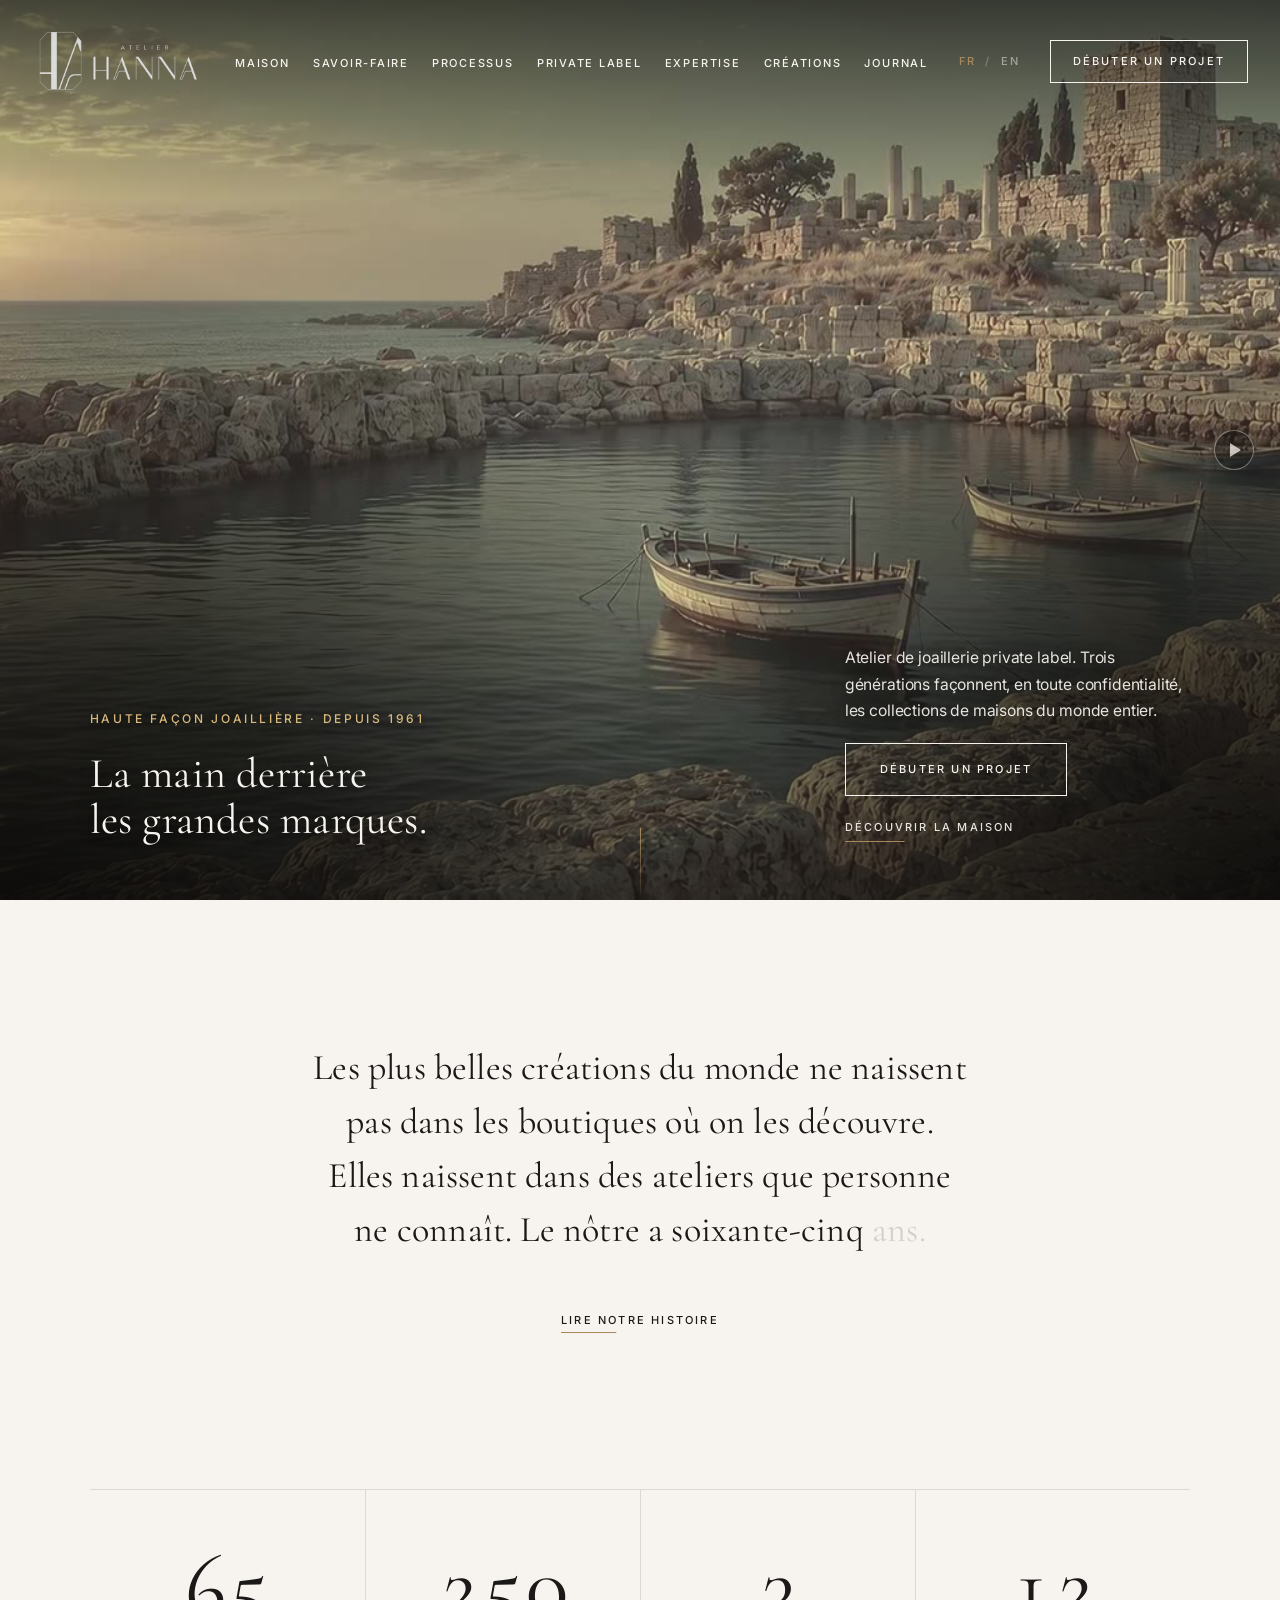
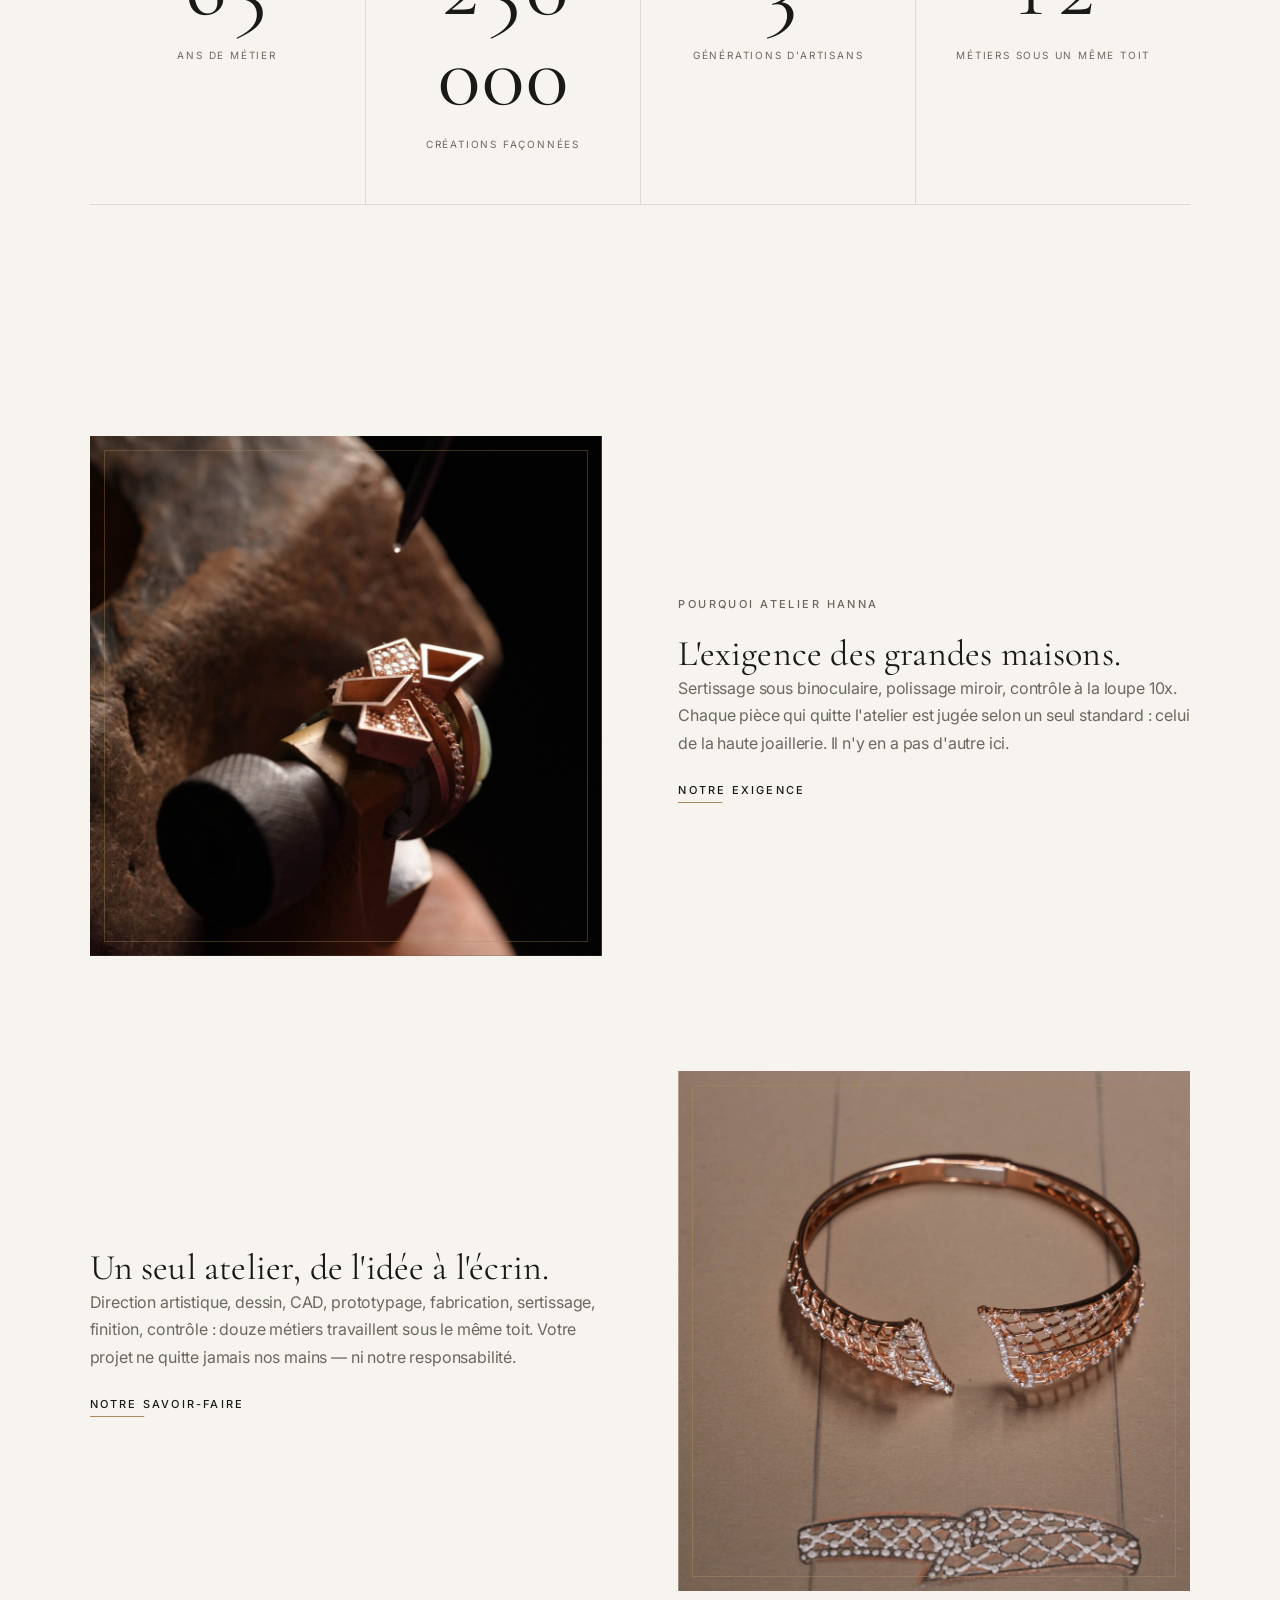
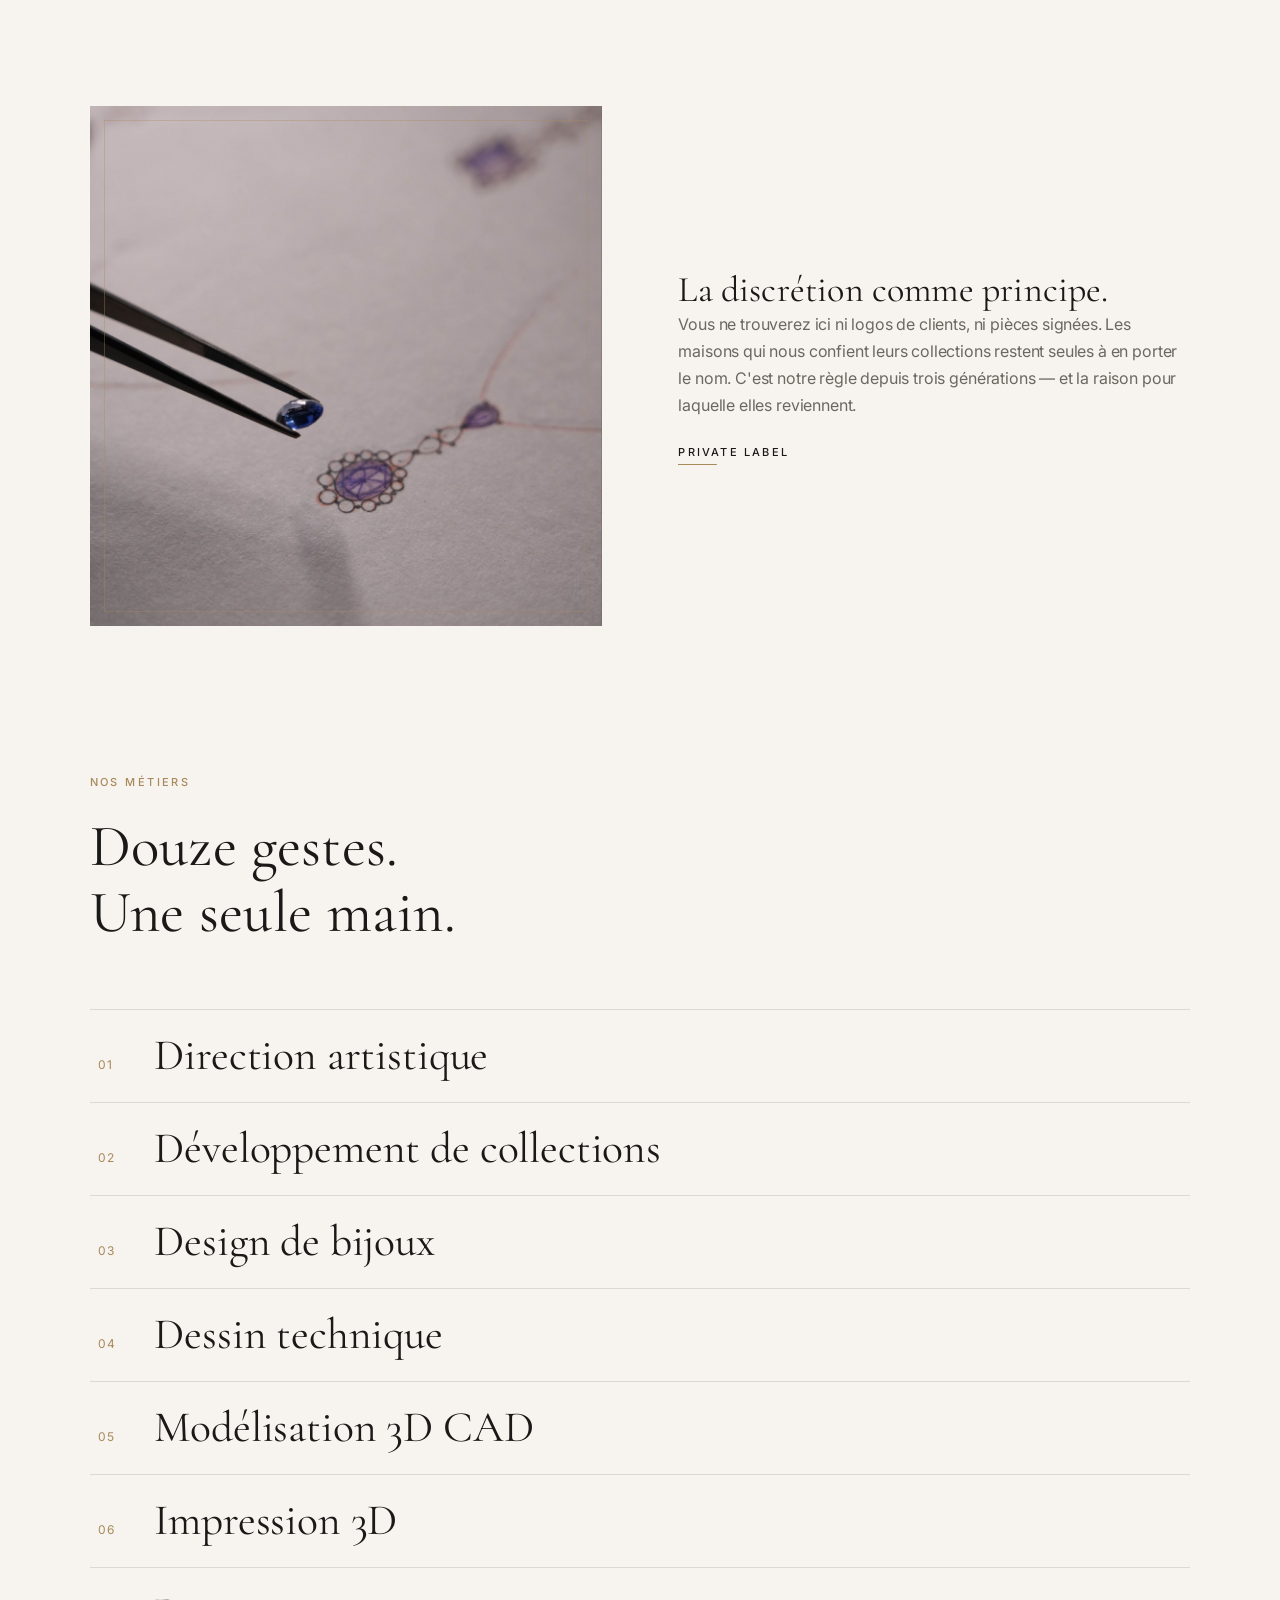
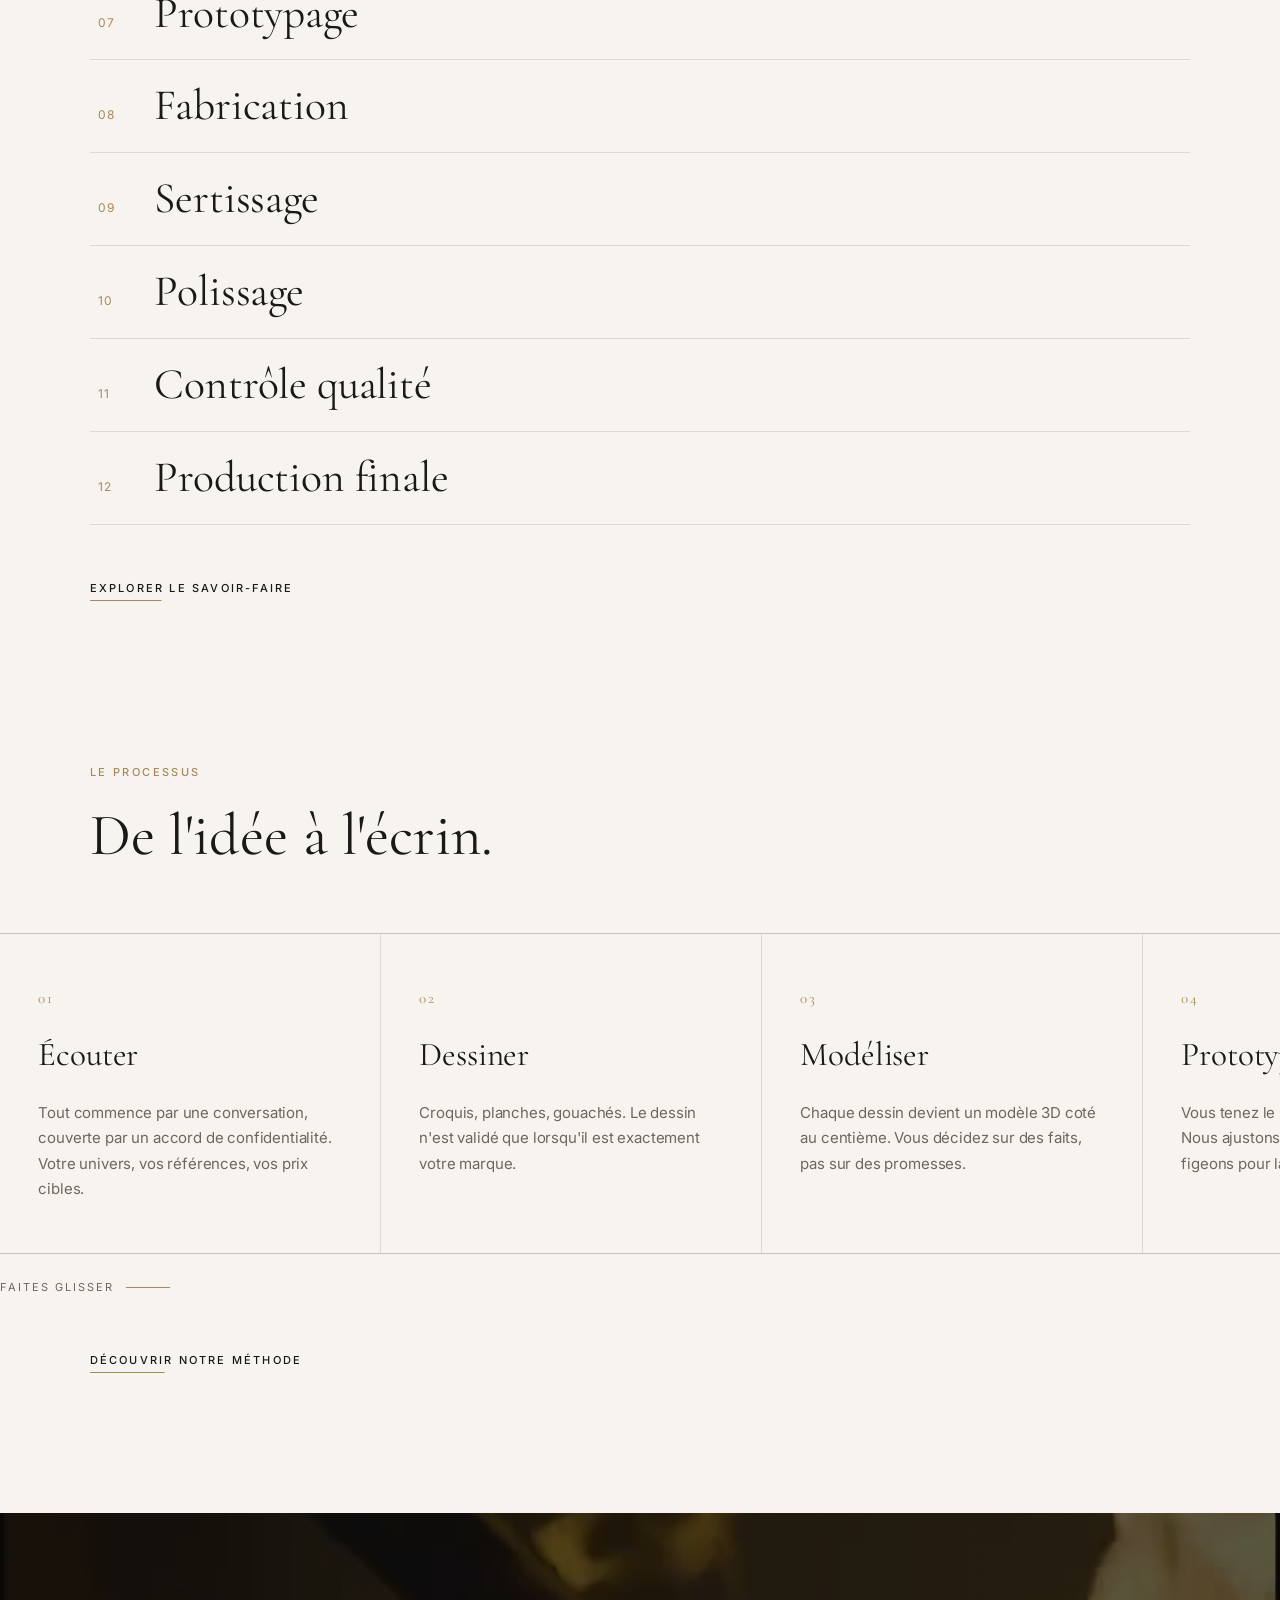
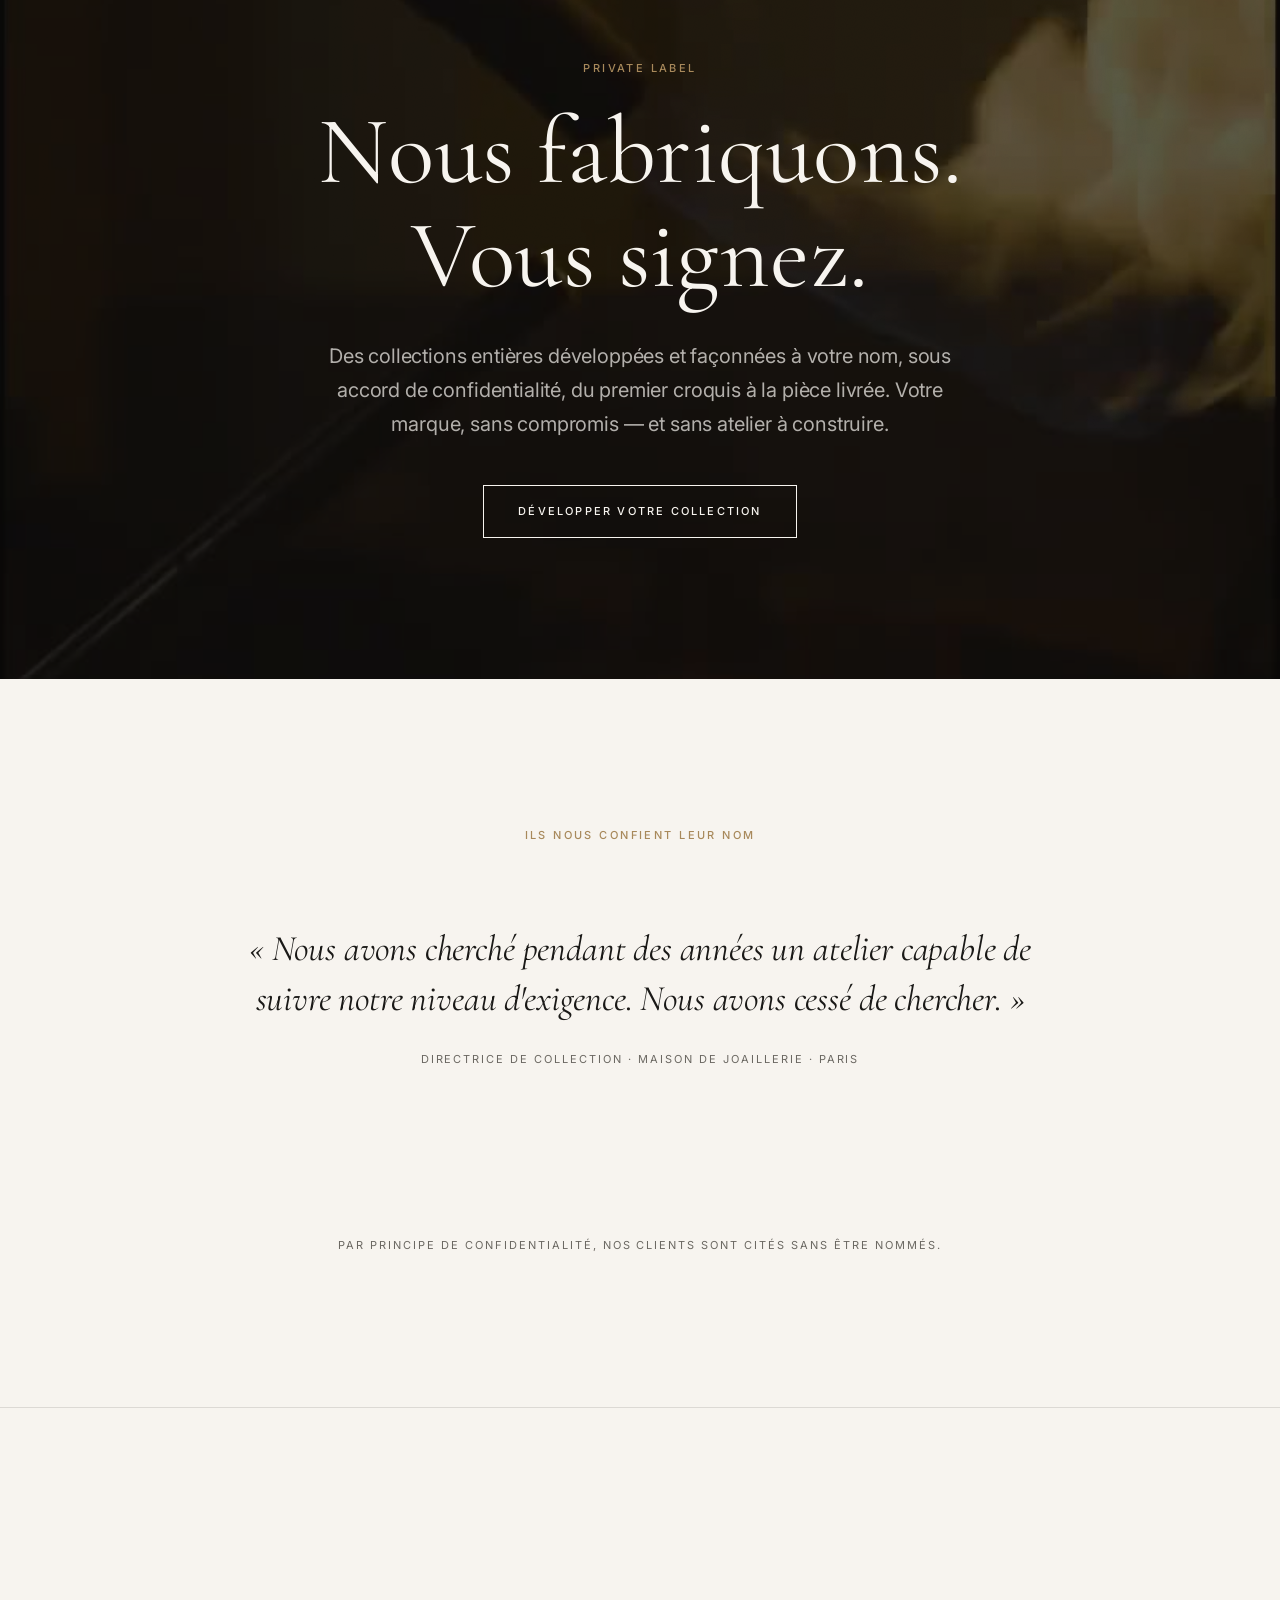
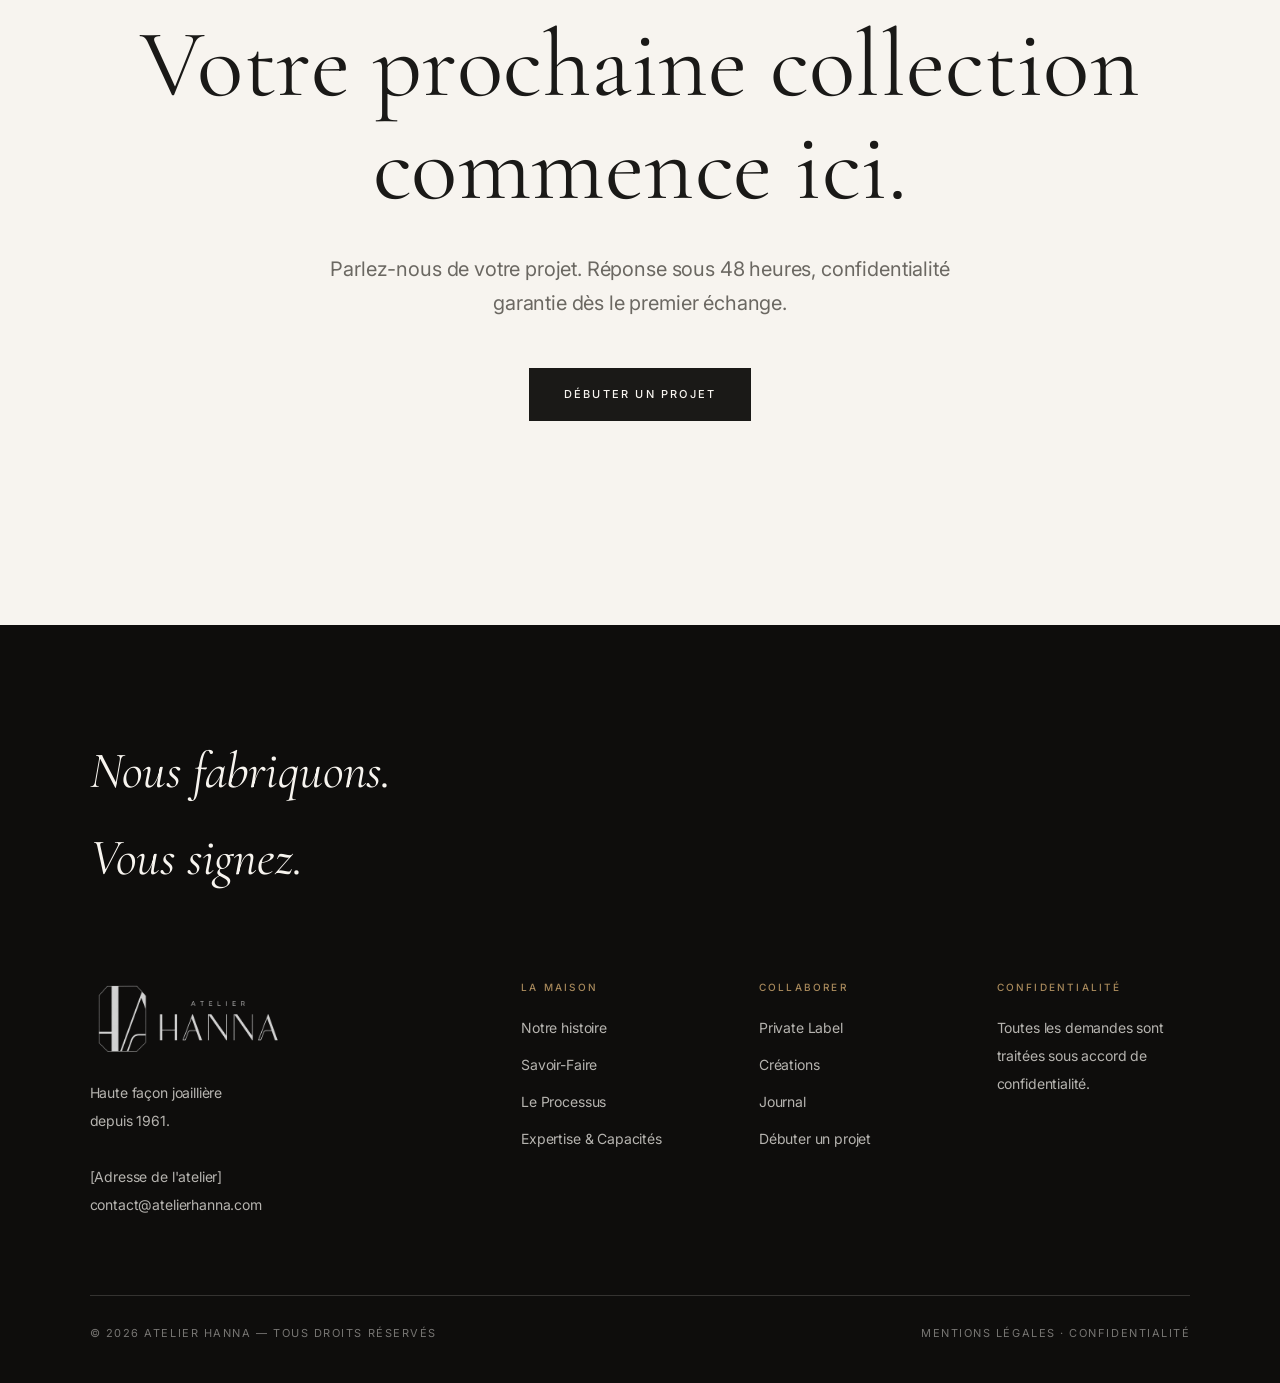
==== commit e4c43fb3: "accueil choix" ====
--- a/index.html
+++ b/index.html
@@ -14,14 +14,14 @@
 <link rel="preconnect" href="https://fonts.gstatic.com" crossorigin>
 <link rel="stylesheet" href="https://fonts.googleapis.com/css2?family=Cormorant+Garamond:ital,wght@0,300;0,400;0,500;1,400;1,500&family=Inter:wght@400;500;600&display=swap" media="print" onload="this.media='all'">
 <noscript><link rel="stylesheet" href="https://fonts.googleapis.com/css2?family=Cormorant+Garamond:ital,wght@0,300;0,400;0,500;1,400;1,500&family=Inter:wght@400;500;600&display=swap"></noscript>
-<link rel="stylesheet" href="/assets/css/style.css?v=8">
+<link rel="stylesheet" href="/assets/css/style.css?v=9">
 <script type="application/ld+json">
 {"@context":"https://schema.org","@type":"Organization","name":"Atelier Hanna",
 "description":"Private label fine jewelry manufacturer — design, CAD, prototyping, setting and production under one roof since 1961.",
 "foundingDate":"1961","slogan":"Nous fabriquons. Vous signez.","url":"https://atelierhanna.com"}
 </script>
 </head>
-<body class="dark-hero film-hero">
+<body class="dark-hero">
 
 <header class="site-header" id="siteHeader">
   <nav class="nav" aria-label="Navigation principale">
@@ -53,10 +53,10 @@
 <main>
 
 <!-- ============ HÉRO ============ -->
-<!-- Film d'ouverture : la vidéo est seule à l'écran (elle contient ses
-     propres textes), le titre du site arrive juste en dessous. -->
-<section class="hero-film">
-  <div class="hero-film-frame">
+<!-- Vidéo en fond ; le texte du site est posé dans les coins bas pour
+     laisser le centre libre (la vidéo y affiche ses propres textes). -->
+<section class="hero hero-split grain">
+  <div class="hero-media">
     <video data-pausable autoplay muted loop playsinline preload="metadata" poster="/assets/img/histoire-hanna-poster.jpg" aria-label="L’histoire d’Atelier Hanna, de 1961 à aujourd’hui">
       <!-- Le navigateur prend la première source qu'il sait lire :
            - mobile/tablette (≤ 820 px) : 720p, plus léger ;
@@ -69,16 +69,12 @@
       <source src="/assets/video/histoire-hanna-1080-h264.mp4" type="video/mp4">
     </video>
   </div>
-</section>
-
-<section class="hero-intro grain">
-  <div class="hero-scroll" aria-hidden="true"></div>
-  <div class="container hero-intro-inner">
-    <div class="hero-intro-title">
+  <div class="container hero-split-inner">
+    <div class="hero-split-title">
       <p class="eyebrow" data-reveal>Haute façon joaillière · Depuis 1961</p>
       <h1 class="d1" data-reveal style="transition-delay:.15s">La main derrière<br>les grandes marques.</h1>
     </div>
-    <div class="hero-intro-side">
+    <div class="hero-split-side">
       <p class="lead" data-reveal style="transition-delay:.3s">Atelier de joaillerie private label. Trois générations façonnent, en&nbsp;toute confidentialité, les collections de maisons du monde entier.</p>
       <div class="hero-actions" data-reveal style="transition-delay:.45s">
         <a class="btn light" href="/contact/">Débuter un projet</a>
@@ -86,6 +82,7 @@
       </div>
     </div>
   </div>
+  <div class="hero-scroll" aria-hidden="true"></div>
 </section>
 
 <!-- ============ MANIFESTE ============ -->
@@ -278,6 +275,6 @@
   </div>
 </footer>
 
-<script src="/assets/js/main.js?v=8" defer></script>
+<script src="/assets/js/main.js?v=9" defer></script>
 </body>
 </html>
--- a/assets/css/style.css
+++ b/assets/css/style.css
@@ -213,37 +213,44 @@
 .ph img.real,.ph video.real{position:absolute;inset:0;width:100%;height:100%;object-fit:cover;display:block}
 .ph:has(.real)::after{opacity:.22}
 
-/* ---------- Film d'ouverture (accueil) ----------
-   La vidéo contient ses propres textes : elle est affichée seule,
-   entière (jamais rognée), sous l'en-tête. Le titre du site
-   arrive dans la section .hero-intro juste en dessous.
+/* ---------- Héros vidéo de l'accueil ----------
+   Ordinateur : la vidéo emplit le fond ; le texte du site est posé dans
+   les coins bas pour laisser le centre libre (la vidéo y affiche ses
+   propres textes). Dégradés haut et bas : logo et titre restent lisibles
+   même sur les plans à fond blanc.
+   Mobile : la vidéo entière (16:9) sous l'en-tête, puis le texte.
    --header-h est mesuré par main.js (repli : 112px). */
-.hero-film{background:var(--velours);padding:var(--header-h,112px) 0 0}
-.hero-film-frame{
-  position:relative;margin-inline:auto;
-  width:min(100%,calc((100svh - var(--header-h,112px)) * 16 / 9));
-  aspect-ratio:16/9;background:#000;
-}
-.hero-film-frame video{position:absolute;inset:0;width:100%;height:100%;object-fit:cover;display:block}
-/* en-tête opaque tant qu'il est au-dessus du film :
-   le logo ivoire ne se perd plus sur les plans à fond blanc */
-body.film-hero .site-header:not(.scrolled):not(.menu-open){background:var(--velours)}
-
-.hero-intro{position:relative;background:var(--velours);color:var(--ivoire);padding-block:clamp(72px,9vw,140px)}
-.hero-intro .hero-scroll{top:0;bottom:auto}
-.hero-intro-inner{display:flex;justify-content:space-between;align-items:flex-end;gap:clamp(32px,6vw,96px)}
-.hero-intro-title{flex:1 1 55%}
-.hero-intro-title .d1{font-size:clamp(40px,5.4vw,84px);margin:0}
-.hero-intro-side{flex:0 1 420px}
-.hero-intro .eyebrow{color:var(--or)}
-.hero-intro .lead{color:rgba(247,244,239,.78);margin:0}
-.hero-intro .hero-actions{margin-top:32px;gap:24px}
-.hero-intro .link-more{color:rgba(247,244,239,.85)}
+.hero-split .hero-media::after{
+  background:
+    linear-gradient(180deg,rgba(10,9,8,.62) 0,rgba(10,9,8,0) 22%),
+    radial-gradient(ellipse 62% 72% at 0% 100%,rgba(10,9,8,.94) 0,rgba(10,9,8,.7) 42%,rgba(10,9,8,0) 100%),
+    radial-gradient(ellipse 56% 70% at 100% 100%,rgba(10,9,8,.92) 0,rgba(10,9,8,.66) 42%,rgba(10,9,8,0) 100%),
+    linear-gradient(0deg,rgba(10,9,8,.4) 0,rgba(10,9,8,0) 34%);
+}
+.hero-split-inner{width:100%;box-sizing:border-box;display:flex;justify-content:space-between;align-items:flex-end;gap:40px;max-width:none}
+/* largeurs limitées : le centre (≈ 30 % de l'écran) reste libre pour les
+   textes de la vidéo (années, compteur, logo) */
+/* le texte reste bas (sous ~70 % de la hauteur) : la ligne de texte de la
+   vidéo (« Craftsmanship… », « Expansion… ») passe vers 55-62 % */
+.hero.hero-split{padding-bottom:clamp(40px,4.5vw,64px)}
+.hero-split-title{max-width:32vw}
+.hero-split-title .d1{font-size:clamp(2rem,3.3vw,3.6rem);margin:0}
+.hero-split-side{max-width:27vw}
+.hero-split .eyebrow{color:#d9b97c;font-size:clamp(.75rem,.85vw,.85rem)}
+.hero-split .lead{font-size:clamp(.98rem,1.1vw,1.15rem);color:rgba(247,244,239,.92);margin:0}
+.hero-split .hero-actions{margin-top:18px;gap:22px}
+.hero-split .link-more{color:rgba(247,244,239,.92)}
+.hero-split h1,.hero-split .lead,.hero-split .eyebrow{text-shadow:0 1px 14px rgba(10,9,8,.6)}
+/* bouton pause à droite, à mi-hauteur : les coins bas portent le texte */
+.hero-split .video-toggle{top:50%;bottom:auto;right:clamp(16px,2vw,32px);transform:translateY(-50%)}
 @media(max-width:820px){
-  .hero-intro{padding-block:48px 72px}
-  .hero-intro-inner{flex-direction:column;align-items:flex-start;gap:24px}
-  .hero-intro-side{flex-basis:auto}
-  .hero-intro .hero-scroll{display:none}
+  .hero.hero-split{min-height:0;justify-content:flex-start;padding:var(--header-h,112px) 0 72px}
+  .hero-split .hero-media{position:relative;inset:auto;aspect-ratio:16/9}
+  .hero-split .hero-media::after{display:none}
+  .hero-split-inner{flex-direction:column;align-items:flex-start;gap:24px;margin-top:44px}
+  .hero-split-title,.hero-split-side{max-width:none;width:100%}
+  .hero-split .hero-scroll{display:none}
+  .hero-split .video-toggle{top:auto;bottom:12px;right:12px;transform:none}
 }
 
 /* ---------- Vidéos de fond (héros & bandes sombres) ---------- */
@@ -647,3 +654,15 @@
   .mobile-menu{visibility:hidden;transition:opacity .35s var(--ease),visibility 0s linear .35s}
   .menu-open ~ .mobile-menu,body.menu-open .mobile-menu{visibility:visible;transition:opacity .35s var(--ease),visibility 0s}
 }
+
+/* ---------- Menu mobile ouvert : liens sous l'en-tête ----------
+   Avant : liens centrés sur toute la hauteur → « Maison » passait sous
+   l'en-tête. Désormais le menu commence sous l'en-tête (--menu-top, mesuré
+   par main.js) et défile si l'écran est petit. */
+@media (max-width:1240px){
+  .mobile-menu{justify-content:flex-start;padding-top:calc(var(--menu-top,116px) + 12px);padding-bottom:40px;overflow-y:auto;overscroll-behavior:contain}
+}
+@media (max-width:1240px) and (max-height:720px){
+  .mobile-menu a{font-size:24px;padding:7px 0}
+  .mobile-menu .cta-mobile{margin-top:18px;padding:13px}
+}
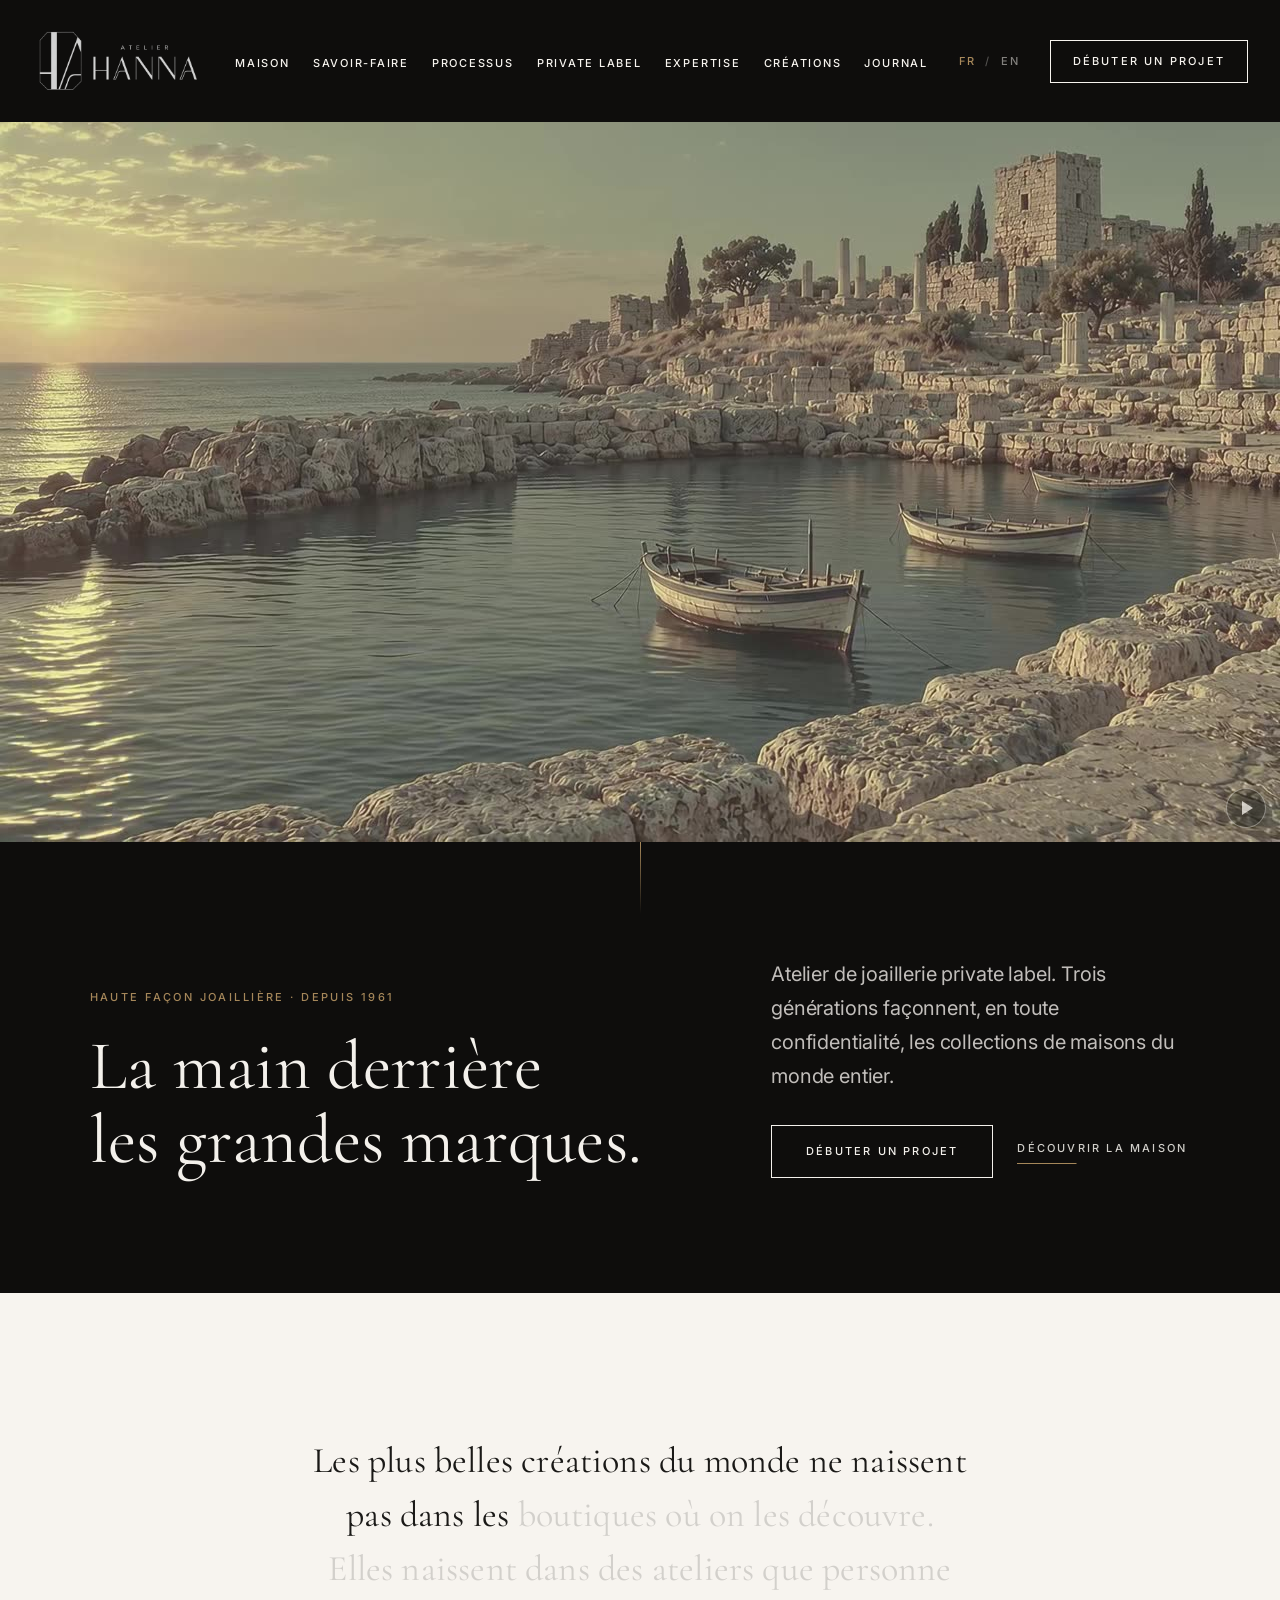
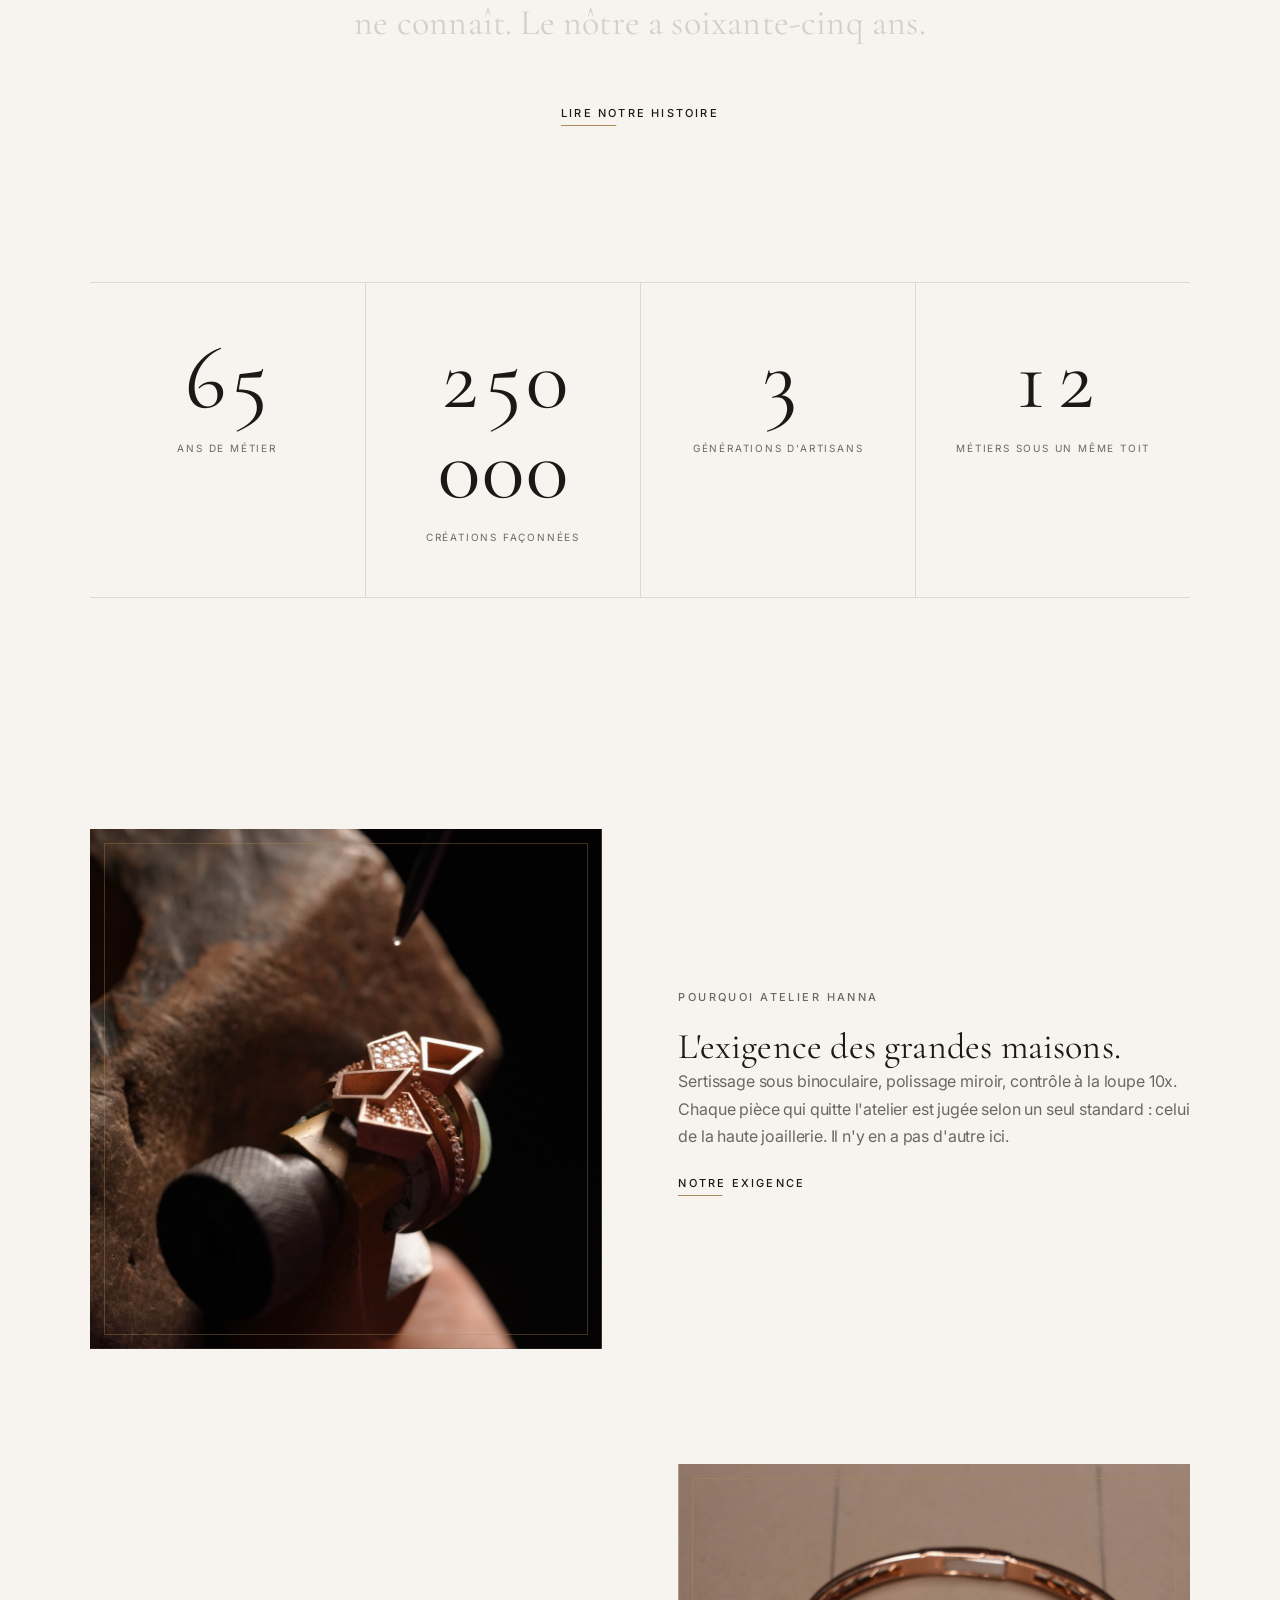
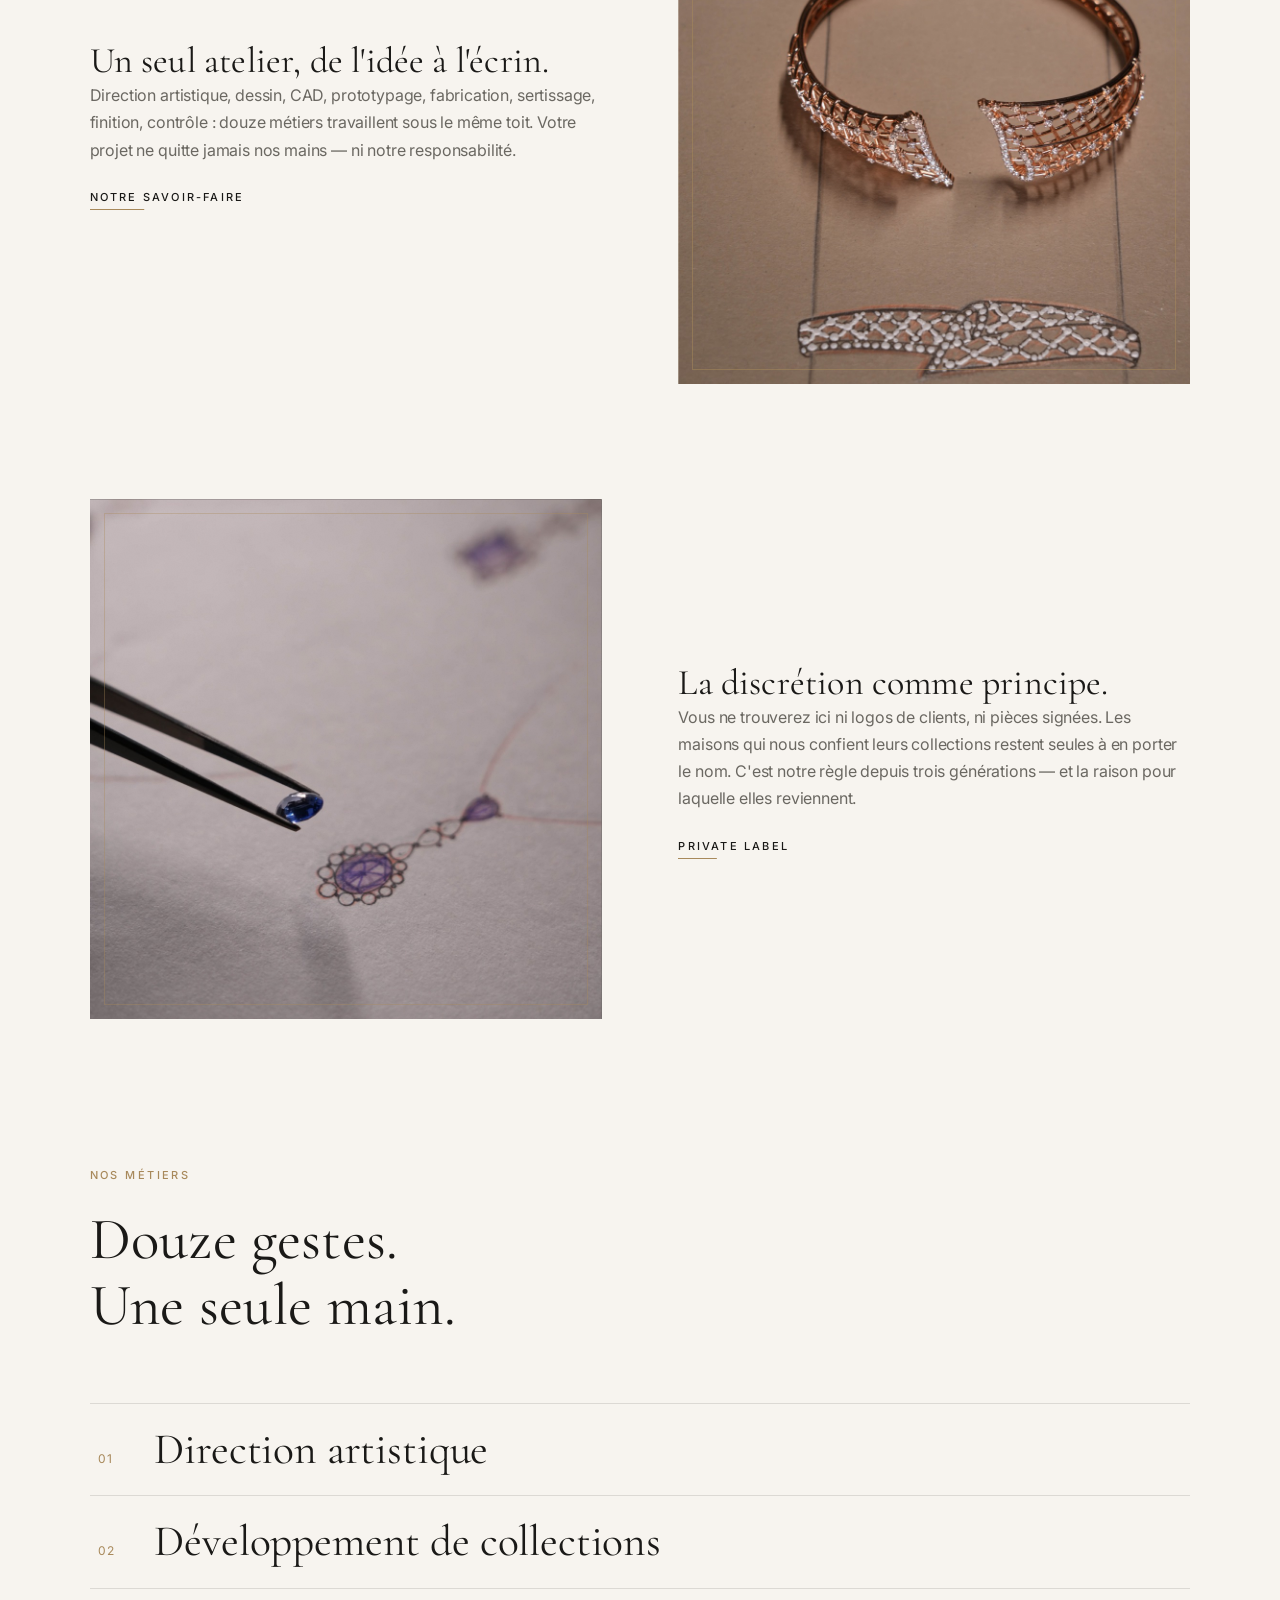
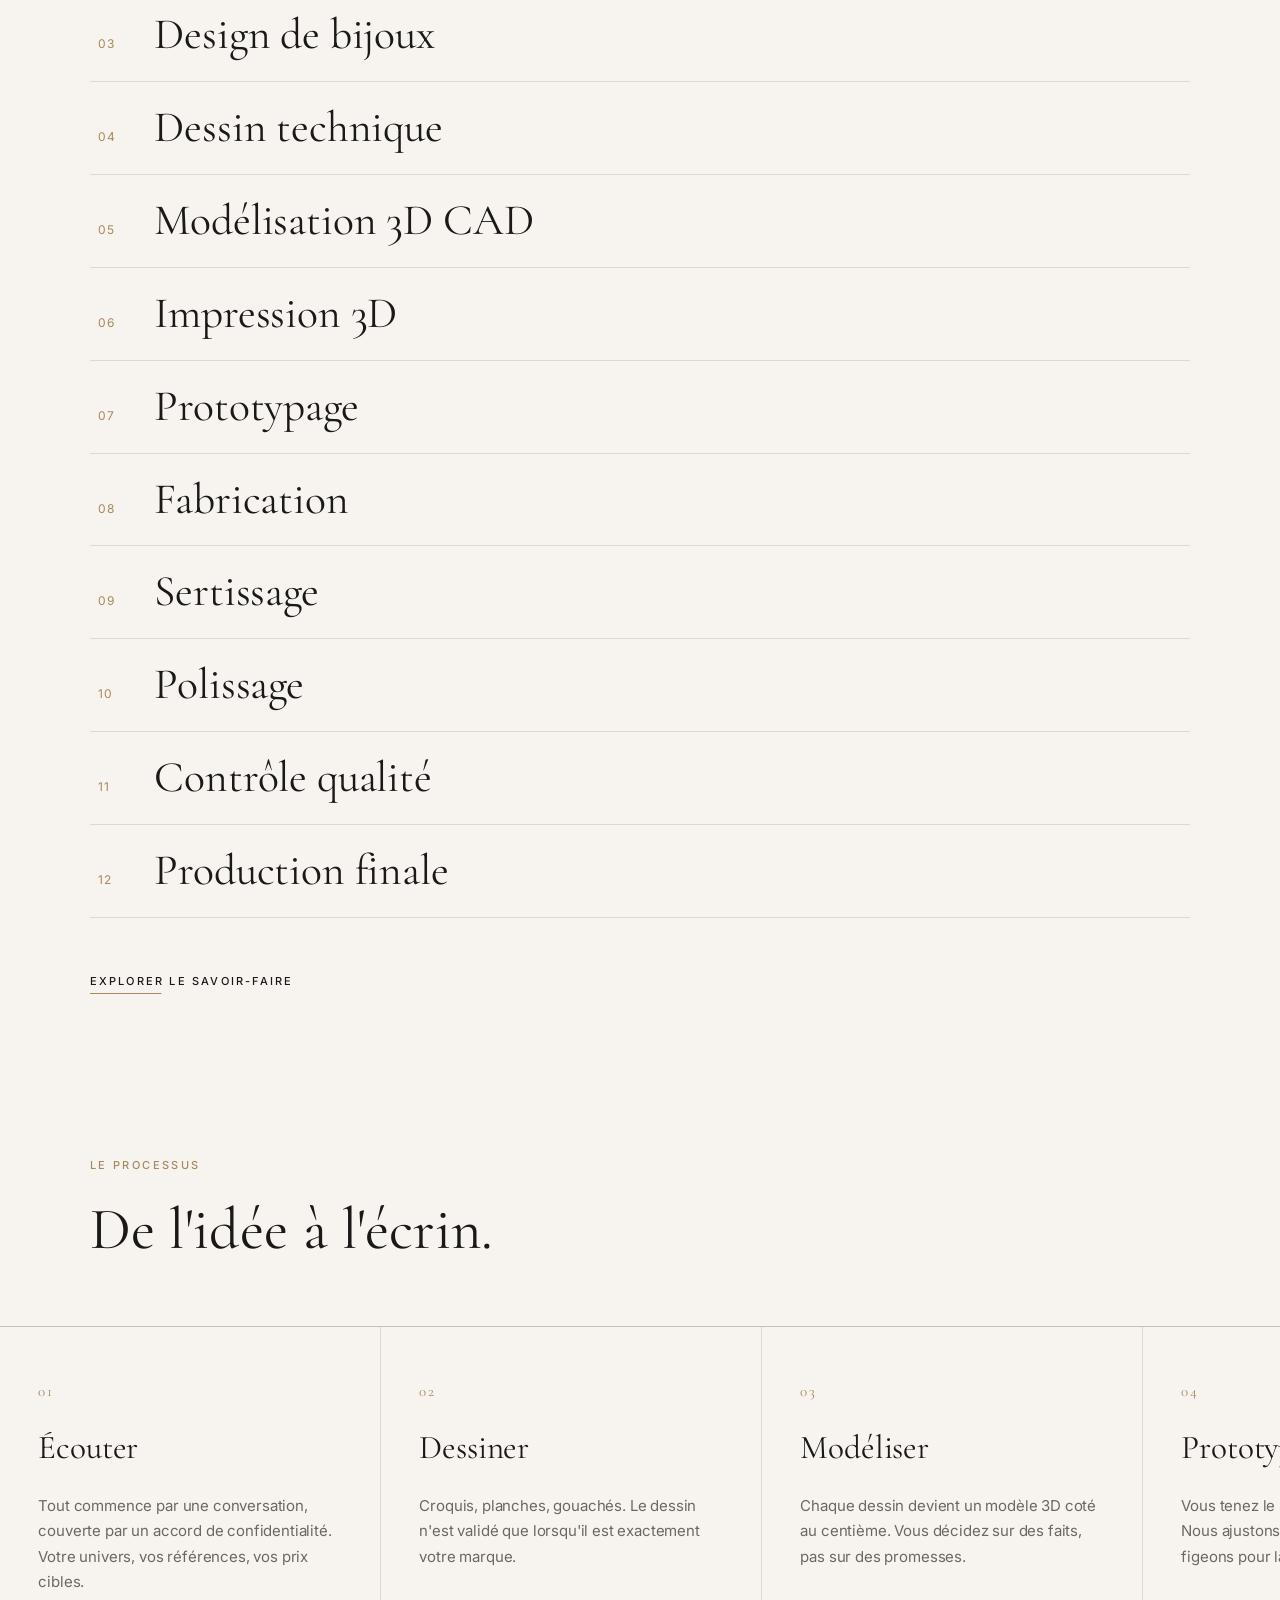
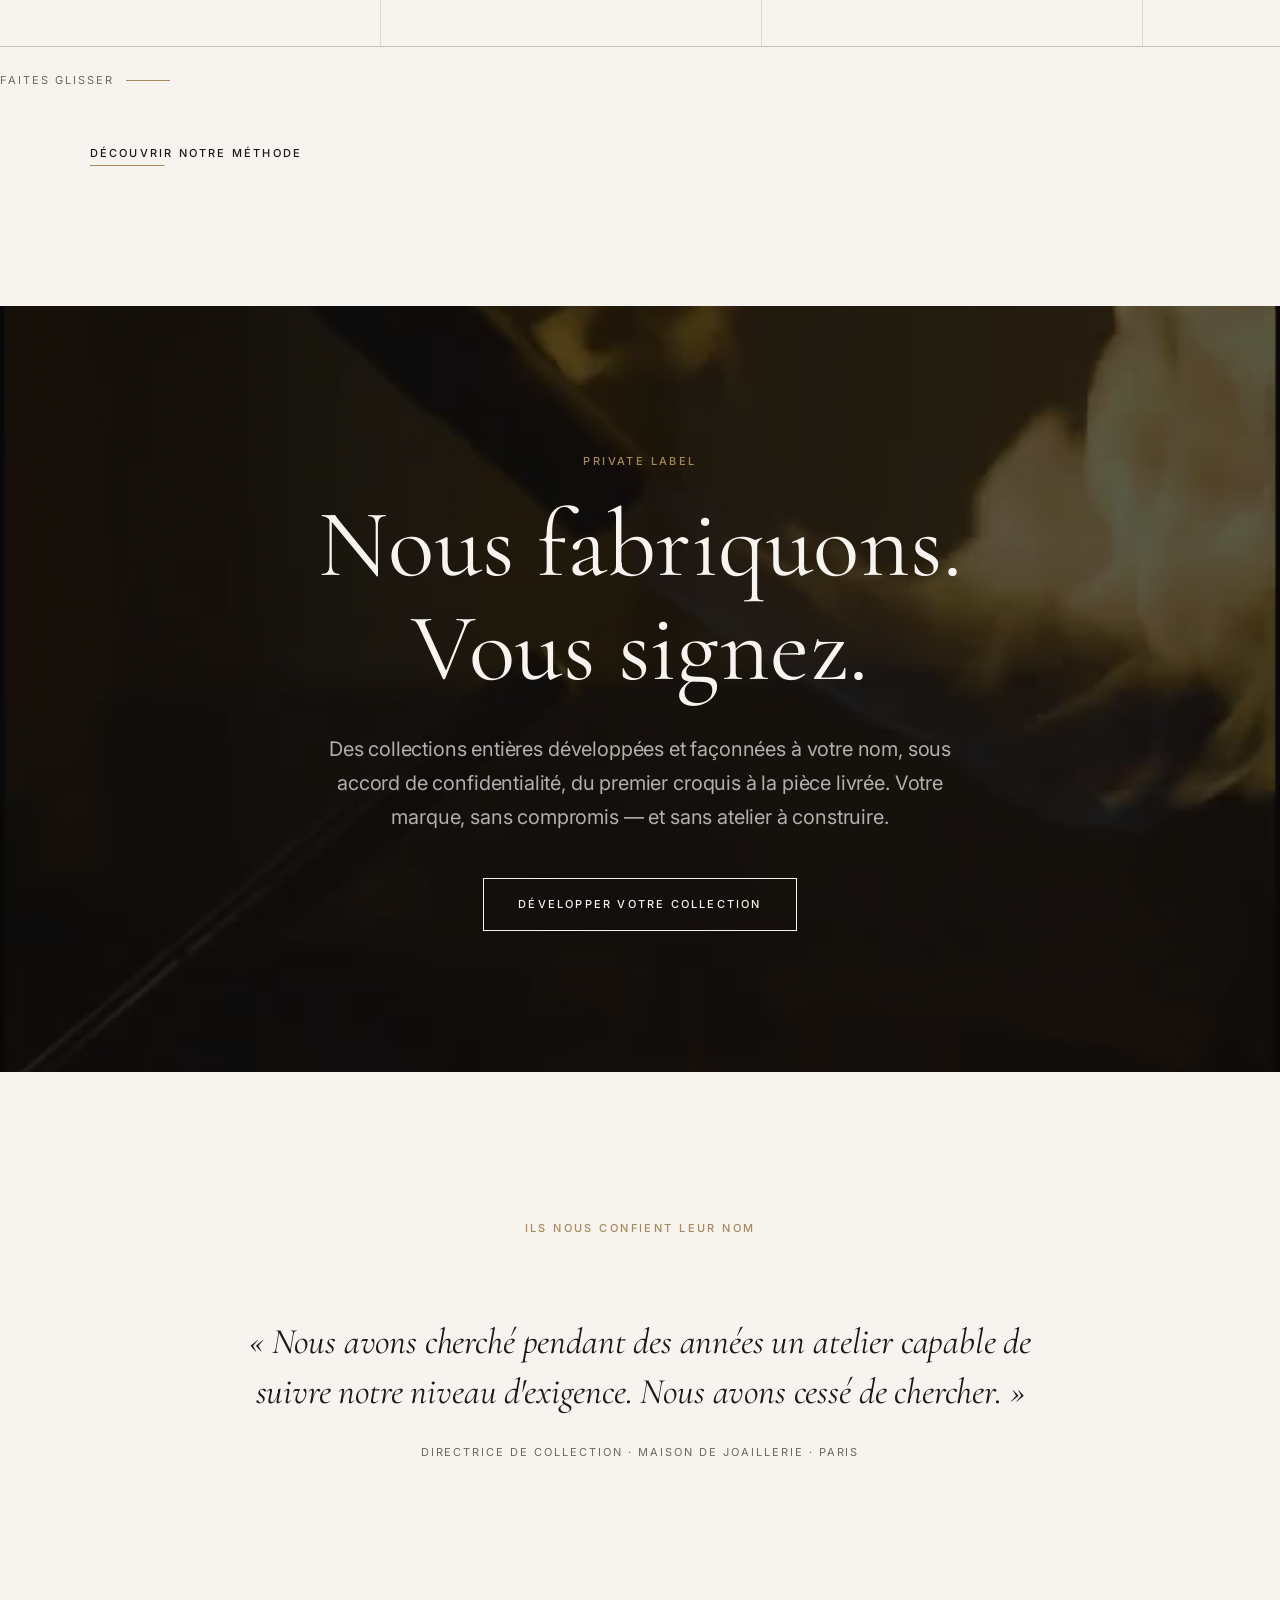
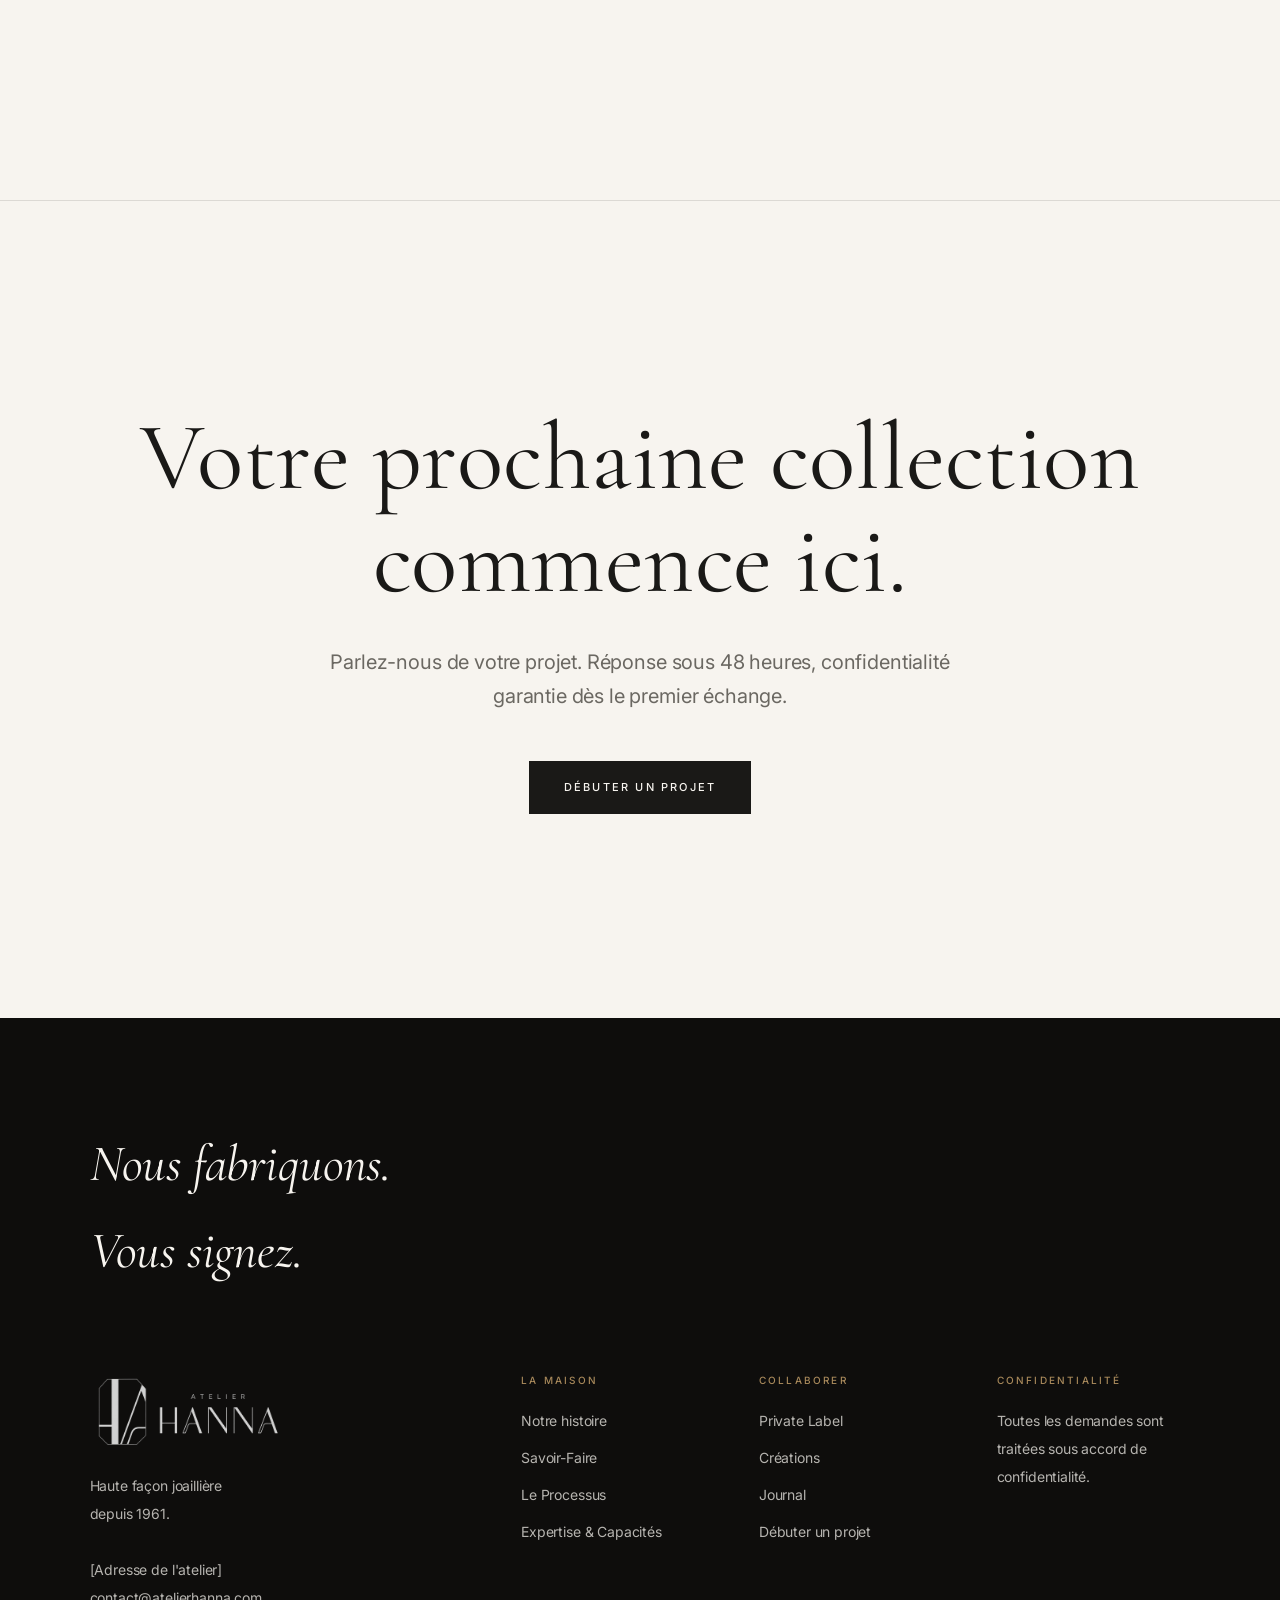
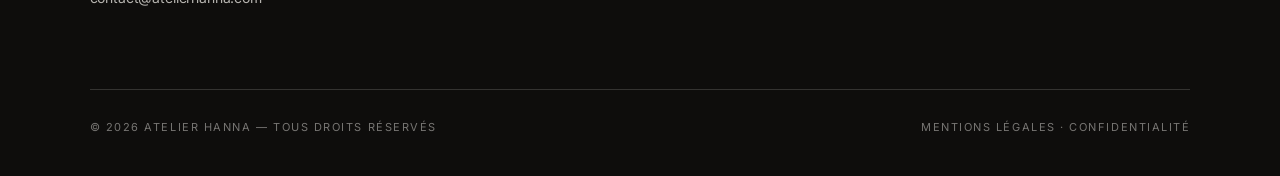
==== commit dd8de093: "correction mobil menu" ====
--- a/index.html
+++ b/index.html
@@ -21,7 +21,7 @@
 "foundingDate":"1961","slogan":"Nous fabriquons. Vous signez.","url":"https://atelierhanna.com"}
 </script>
 </head>
-<body class="dark-hero">
+<body class="dark-hero film-hero">
 
 <header class="site-header" id="siteHeader">
   <nav class="nav" aria-label="Navigation principale">
@@ -53,10 +53,10 @@
 <main>
 
 <!-- ============ HÉRO ============ -->
-<!-- Vidéo en fond ; le texte du site est posé dans les coins bas pour
-     laisser le centre libre (la vidéo y affiche ses propres textes). -->
-<section class="hero hero-split grain">
-  <div class="hero-media">
+<!-- Film d'ouverture : la vidéo est seule à l'écran (elle contient ses
+     propres textes), le titre du site arrive juste en dessous. -->
+<section class="hero-film">
+  <div class="hero-film-frame">
     <video data-pausable autoplay muted loop playsinline preload="metadata" poster="/assets/img/histoire-hanna-poster.jpg" aria-label="L’histoire d’Atelier Hanna, de 1961 à aujourd’hui">
       <!-- Le navigateur prend la première source qu'il sait lire :
            - mobile/tablette (≤ 820 px) : 720p, plus léger ;
@@ -69,12 +69,16 @@
       <source src="/assets/video/histoire-hanna-1080-h264.mp4" type="video/mp4">
     </video>
   </div>
-  <div class="container hero-split-inner">
-    <div class="hero-split-title">
+</section>
+
+<section class="hero-intro grain">
+  <div class="hero-scroll" aria-hidden="true"></div>
+  <div class="container hero-intro-inner">
+    <div class="hero-intro-title">
       <p class="eyebrow" data-reveal>Haute façon joaillière · Depuis 1961</p>
       <h1 class="d1" data-reveal style="transition-delay:.15s">La main derrière<br>les grandes marques.</h1>
     </div>
-    <div class="hero-split-side">
+    <div class="hero-intro-side">
       <p class="lead" data-reveal style="transition-delay:.3s">Atelier de joaillerie private label. Trois générations façonnent, en&nbsp;toute confidentialité, les collections de maisons du monde entier.</p>
       <div class="hero-actions" data-reveal style="transition-delay:.45s">
         <a class="btn light" href="/contact/">Débuter un projet</a>
@@ -82,7 +86,6 @@
       </div>
     </div>
   </div>
-  <div class="hero-scroll" aria-hidden="true"></div>
 </section>
 
 <!-- ============ MANIFESTE ============ -->
--- a/assets/css/style.css
+++ b/assets/css/style.css
@@ -213,44 +213,37 @@
 .ph img.real,.ph video.real{position:absolute;inset:0;width:100%;height:100%;object-fit:cover;display:block}
 .ph:has(.real)::after{opacity:.22}
 
-/* ---------- Héros vidéo de l'accueil ----------
-   Ordinateur : la vidéo emplit le fond ; le texte du site est posé dans
-   les coins bas pour laisser le centre libre (la vidéo y affiche ses
-   propres textes). Dégradés haut et bas : logo et titre restent lisibles
-   même sur les plans à fond blanc.
-   Mobile : la vidéo entière (16:9) sous l'en-tête, puis le texte.
+/* ---------- Film d'ouverture (accueil) ----------
+   La vidéo contient ses propres textes : elle est affichée seule,
+   entière (jamais rognée), sous l'en-tête. Le titre du site
+   arrive dans la section .hero-intro juste en dessous.
    --header-h est mesuré par main.js (repli : 112px). */
-.hero-split .hero-media::after{
-  background:
-    linear-gradient(180deg,rgba(10,9,8,.62) 0,rgba(10,9,8,0) 22%),
-    radial-gradient(ellipse 62% 72% at 0% 100%,rgba(10,9,8,.94) 0,rgba(10,9,8,.7) 42%,rgba(10,9,8,0) 100%),
-    radial-gradient(ellipse 56% 70% at 100% 100%,rgba(10,9,8,.92) 0,rgba(10,9,8,.66) 42%,rgba(10,9,8,0) 100%),
-    linear-gradient(0deg,rgba(10,9,8,.4) 0,rgba(10,9,8,0) 34%);
-}
-.hero-split-inner{width:100%;box-sizing:border-box;display:flex;justify-content:space-between;align-items:flex-end;gap:40px;max-width:none}
-/* largeurs limitées : le centre (≈ 30 % de l'écran) reste libre pour les
-   textes de la vidéo (années, compteur, logo) */
-/* le texte reste bas (sous ~70 % de la hauteur) : la ligne de texte de la
-   vidéo (« Craftsmanship… », « Expansion… ») passe vers 55-62 % */
-.hero.hero-split{padding-bottom:clamp(40px,4.5vw,64px)}
-.hero-split-title{max-width:32vw}
-.hero-split-title .d1{font-size:clamp(2rem,3.3vw,3.6rem);margin:0}
-.hero-split-side{max-width:27vw}
-.hero-split .eyebrow{color:#d9b97c;font-size:clamp(.75rem,.85vw,.85rem)}
-.hero-split .lead{font-size:clamp(.98rem,1.1vw,1.15rem);color:rgba(247,244,239,.92);margin:0}
-.hero-split .hero-actions{margin-top:18px;gap:22px}
-.hero-split .link-more{color:rgba(247,244,239,.92)}
-.hero-split h1,.hero-split .lead,.hero-split .eyebrow{text-shadow:0 1px 14px rgba(10,9,8,.6)}
-/* bouton pause à droite, à mi-hauteur : les coins bas portent le texte */
-.hero-split .video-toggle{top:50%;bottom:auto;right:clamp(16px,2vw,32px);transform:translateY(-50%)}
+.hero-film{background:var(--velours);padding:var(--header-h,112px) 0 0}
+.hero-film-frame{
+  position:relative;margin-inline:auto;
+  width:min(100%,calc((100svh - var(--header-h,112px)) * 16 / 9));
+  aspect-ratio:16/9;background:#000;
+}
+.hero-film-frame video{position:absolute;inset:0;width:100%;height:100%;object-fit:cover;display:block}
+/* en-tête opaque tant qu'il est au-dessus du film :
+   le logo ivoire ne se perd plus sur les plans à fond blanc */
+body.film-hero .site-header:not(.scrolled):not(.menu-open){background:var(--velours)}
+
+.hero-intro{position:relative;background:var(--velours);color:var(--ivoire);padding-block:clamp(72px,9vw,140px)}
+.hero-intro .hero-scroll{top:0;bottom:auto}
+.hero-intro-inner{display:flex;justify-content:space-between;align-items:flex-end;gap:clamp(32px,6vw,96px)}
+.hero-intro-title{flex:1 1 55%}
+.hero-intro-title .d1{font-size:clamp(40px,5.4vw,84px);margin:0}
+.hero-intro-side{flex:0 1 420px}
+.hero-intro .eyebrow{color:var(--or)}
+.hero-intro .lead{color:rgba(247,244,239,.78);margin:0}
+.hero-intro .hero-actions{margin-top:32px;gap:24px}
+.hero-intro .link-more{color:rgba(247,244,239,.85)}
 @media(max-width:820px){
-  .hero.hero-split{min-height:0;justify-content:flex-start;padding:var(--header-h,112px) 0 72px}
-  .hero-split .hero-media{position:relative;inset:auto;aspect-ratio:16/9}
-  .hero-split .hero-media::after{display:none}
-  .hero-split-inner{flex-direction:column;align-items:flex-start;gap:24px;margin-top:44px}
-  .hero-split-title,.hero-split-side{max-width:none;width:100%}
-  .hero-split .hero-scroll{display:none}
-  .hero-split .video-toggle{top:auto;bottom:12px;right:12px;transform:none}
+  .hero-intro{padding-block:48px 72px}
+  .hero-intro-inner{flex-direction:column;align-items:flex-start;gap:24px}
+  .hero-intro-side{flex-basis:auto}
+  .hero-intro .hero-scroll{display:none}
 }
 
 /* ---------- Vidéos de fond (héros & bandes sombres) ---------- */
